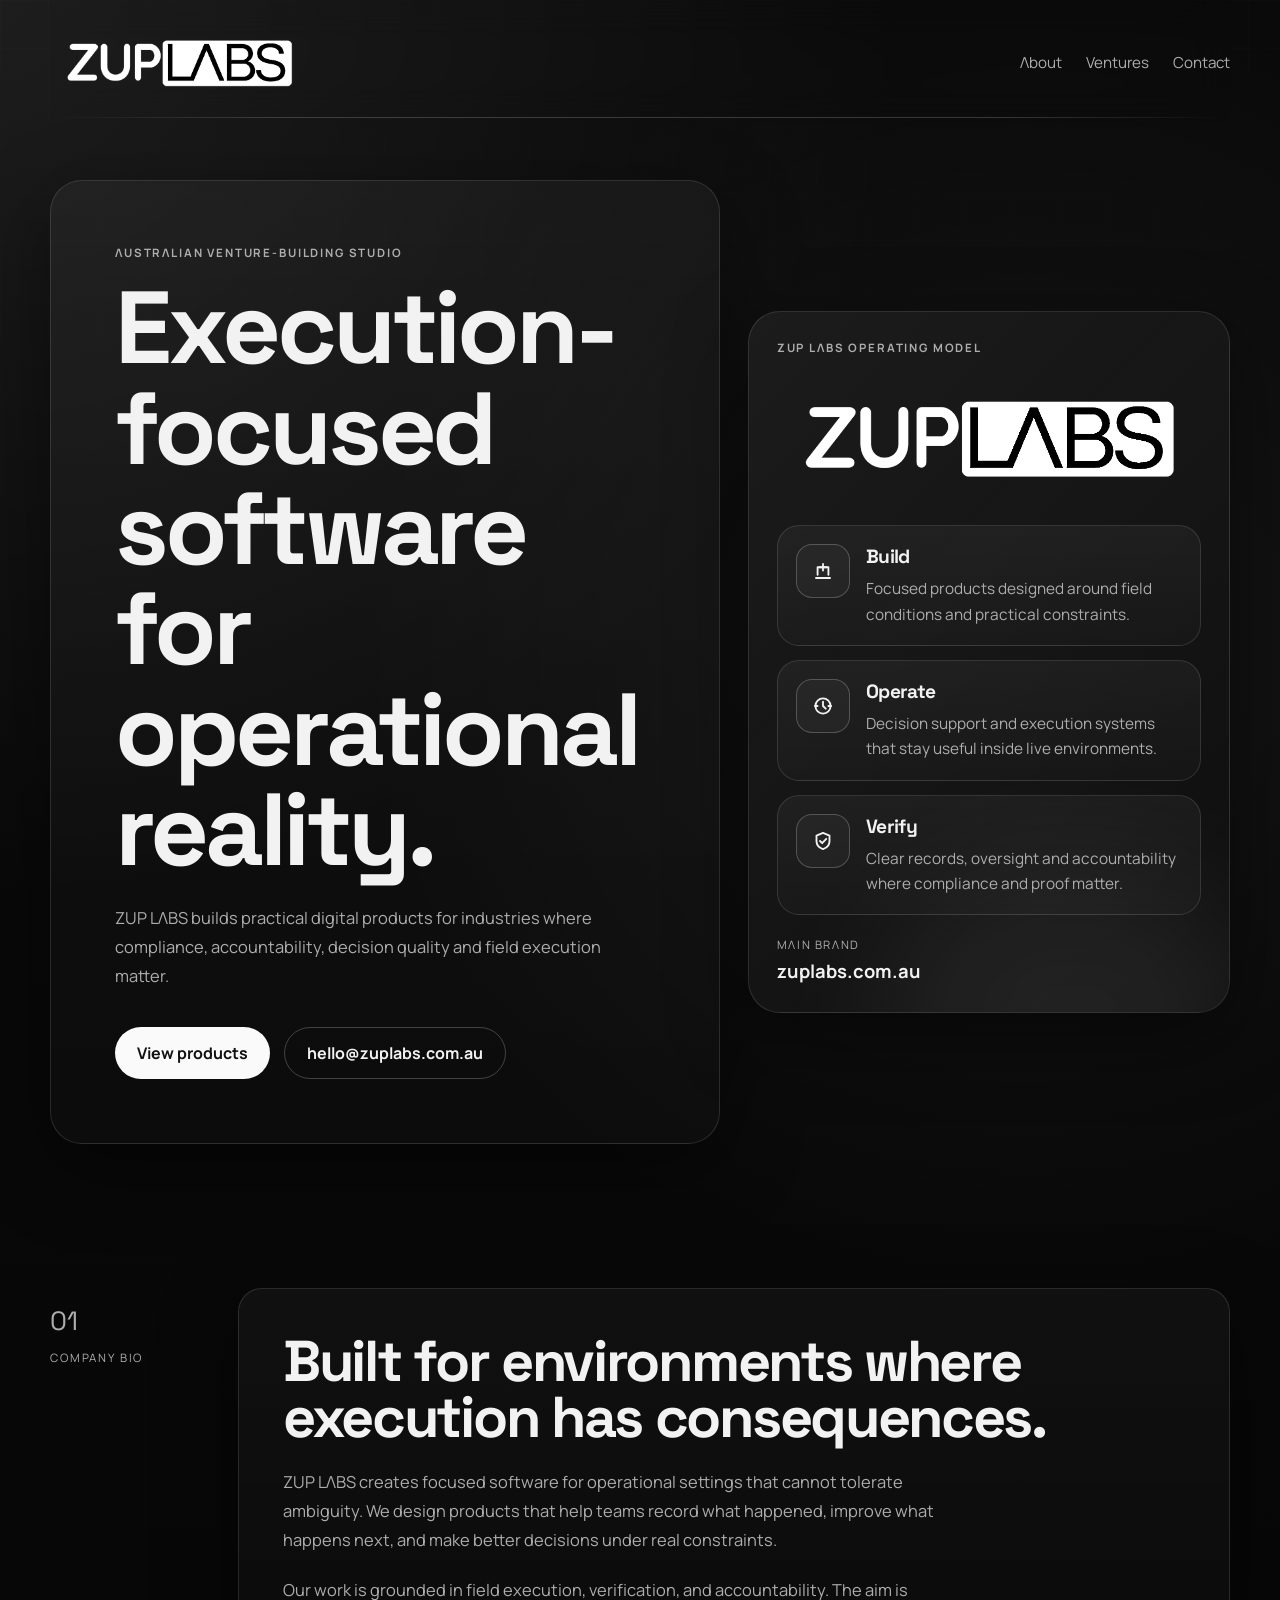
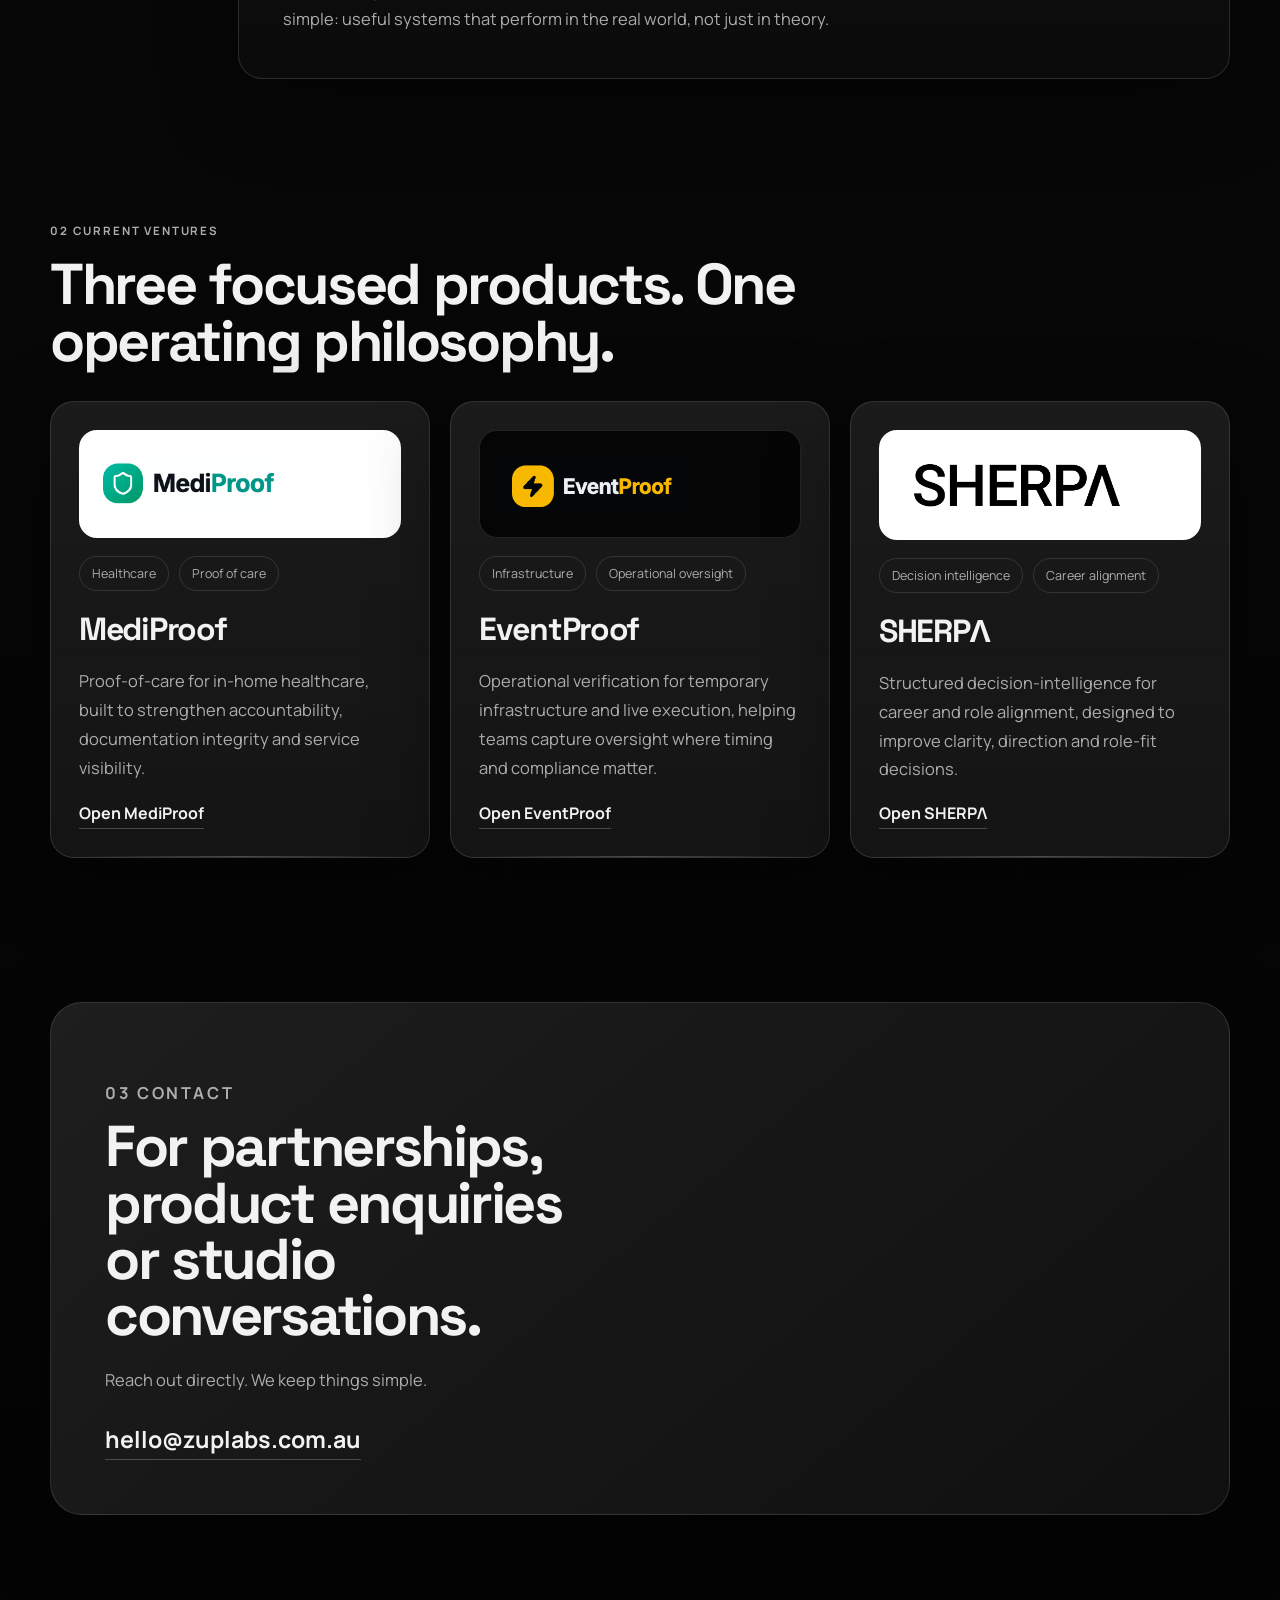
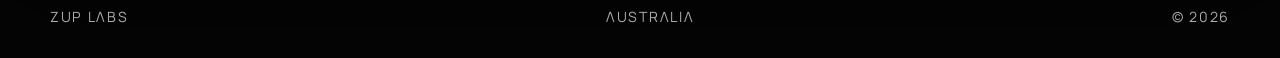
==== index.html @ 75ecc870 "Refine branding and add style guide" ====
<!DOCTYPE html>
<html lang="en">
  <head>
    <meta charset="UTF-8" />
    <meta name="viewport" content="width=device-width, initial-scale=1.0" />
    <meta
      name="description"
      content="ZUP LΛBS is an Australian venture-building studio creating execution-focused software for real-world operational problems."
    />
    <title>ZUP LΛBS</title>
    <link rel="preconnect" href="https://fonts.googleapis.com" />
    <link rel="preconnect" href="https://fonts.gstatic.com" crossorigin />
    <link
      href="https://fonts.googleapis.com/css2?family=Manrope:wght@400;500;600;700;800&amp;family=Space+Grotesk:wght@500;700&amp;display=swap"
      rel="stylesheet"
    />
    <link rel="stylesheet" href="style.css" />
  </head>
  <body>
    <div class="page-shell">
      <header class="site-header">
        <a class="brand" href="#top" aria-label="ZUP LΛBS home">
          <img src="assets/zup-labs-logo-white.png" alt="ZUP LΛBS" />
        </a>
        <nav class="site-nav" aria-label="Primary navigation">
          <a href="#about">Λbout</a>
          <a href="#ventures">Ventures</a>
          <a href="#contact">Contact</a>
        </nav>
      </header>

      <main id="top">
        <section class="hero section reveal">
          <div class="hero-copy">
            <p class="eyebrow">ΛUSTRΛLIAN VENTURE-BUILDING STUDIO</p>
            <h1>Execution-focused software for operational reality.</h1>
            <p class="hero-text">
              ZUP LΛBS builds practical digital products for industries where
              compliance, accountability, decision quality and field execution
              matter.
            </p>
            <div class="hero-actions">
              <a class="button button-primary" href="#ventures">View products</a>
              <a class="button button-secondary" href="mailto:hello@zuplabs.com.au"
                >hello@zuplabs.com.au</a
              >
            </div>
          </div>

          <aside class="hero-panel" aria-label="Brand positioning">
            <div class="hero-panel-header">
              <p class="eyebrow hero-panel-eyebrow">ZUP LΛBS operating model</p>
              <img
                class="hero-panel-brandmark"
                src="assets/zup-labs-logo-white.png"
                alt="ZUP LΛBS logo"
              />
            </div>

            <div class="hero-system-grid">
              <article class="hero-system-card">
                <div class="system-icon" aria-hidden="true">
                  <svg viewBox="0 0 24 24" fill="none">
                    <path d="M5.5 18.5h13" />
                    <path d="M7 15.5V8.5h10v7" />
                    <path d="M12 5.5v6" />
                    <path d="M9 8.5h6" />
                  </svg>
                </div>
                <div>
                  <h3>Build</h3>
                  <p>Focused products designed around field conditions and practical constraints.</p>
                </div>
              </article>

              <article class="hero-system-card">
                <div class="system-icon" aria-hidden="true">
                  <svg viewBox="0 0 24 24" fill="none">
                    <circle cx="12" cy="12" r="7" />
                    <path d="M12 8v4l2.5 2.5" />
                    <path d="M4.5 12h2.5" />
                    <path d="M17 12h2.5" />
                  </svg>
                </div>
                <div>
                  <h3>Operate</h3>
                  <p>Decision support and execution systems that stay useful inside live environments.</p>
                </div>
              </article>

              <article class="hero-system-card">
                <div class="system-icon" aria-hidden="true">
                  <svg viewBox="0 0 24 24" fill="none">
                    <path d="M12 4.5 18 7v5c0 3.7-2.2 6.3-6 7.5-3.8-1.2-6-3.8-6-7.5V7l6-2.5Z" />
                    <path d="m9.25 12 2 2 3.75-4" />
                  </svg>
                </div>
                <div>
                  <h3>Verify</h3>
                  <p>Clear records, oversight and accountability where compliance and proof matter.</p>
                </div>
              </article>
            </div>

            <div class="hero-panel-copy">
              <p>MΛIN BRΛND</p>
              <strong>zuplabs.com.au</strong>
            </div>
          </aside>
        </section>

        <section id="about" class="section section-grid reveal">
          <div class="section-label">
            <p>01</p>
            <span>Company bio</span>
          </div>
          <div class="section-content">
            <h2>Built for environments where execution has consequences.</h2>
            <p>
              ZUP LΛBS creates focused software for operational settings that
              cannot tolerate ambiguity. We design products that help teams
              record what happened, improve what happens next, and make better
              decisions under real constraints.
            </p>
            <p>
              Our work is grounded in field execution, verification, and
              accountability. The aim is simple: useful systems that perform in
              the real world, not just in theory.
            </p>
          </div>
        </section>

        <section id="ventures" class="section ventures reveal">
          <div class="section-heading">
            <p class="eyebrow">02 Current ventures</p>
            <h2>Three focused products. One operating philosophy.</h2>
          </div>

          <div class="venture-grid">
            <article class="venture-card">
              <div class="venture-logo-wrap venture-logo-wrap-light">
                <img
                  class="venture-logo venture-logo-mediproof"
                  src="assets/mediproof-logo.png"
                  alt="MediProof logo"
                />
              </div>
              <div class="venture-meta">
                <span>Healthcare</span>
                <span>Proof of care</span>
              </div>
              <h3>MediProof</h3>
              <p>
                Proof-of-care for in-home healthcare, built to strengthen
                accountability, documentation integrity and service visibility.
              </p>
              <a href="https://mediproof.zuplabs.com.au" target="_blank" rel="noreferrer"
                >Open MediProof</a
              >
            </article>

            <article class="venture-card">
              <div class="venture-logo-wrap venture-logo-wrap-dark">
                <img
                  class="venture-logo venture-logo-eventproof"
                  src="assets/eventproof-logo.png"
                  alt="EventProof logo"
                />
              </div>
              <div class="venture-meta">
                <span>Infrastructure</span>
                <span>Operational oversight</span>
              </div>
              <h3>EventProof</h3>
              <p>
                Operational verification for temporary infrastructure and live
                execution, helping teams capture oversight where timing and
                compliance matter.
              </p>
              <a
                href="https://eventproof.zuplabs.com.au"
                target="_blank"
                rel="noreferrer"
                >Open EventProof</a
              >
            </article>

            <article class="venture-card">
              <div class="venture-logo-wrap venture-logo-wrap-light">
                <img
                  class="venture-logo venture-logo-sherpa"
                  src="assets/sherpa-logo-clean.png"
                  alt="SHERPΛ logo"
                />
              </div>
              <div class="venture-meta">
                <span>Decision intelligence</span>
                <span>Career alignment</span>
              </div>
              <h3>SHERPΛ</h3>
              <p>
                Structured decision-intelligence for career and role alignment,
                designed to improve clarity, direction and role-fit decisions.
              </p>
              <a href="https://yoursherpa.app" target="_blank" rel="noreferrer"
                >Open SHERPΛ</a
              >
            </article>
          </div>
        </section>

        <section id="contact" class="section contact reveal">
          <div class="contact-card">
            <p class="eyebrow">03 Contact</p>
            <h2>For partnerships, product enquiries or studio conversations.</h2>
            <p>
              Reach out directly. We keep things simple.
            </p>
            <a class="contact-link" href="mailto:hello@zuplabs.com.au"
              >hello@zuplabs.com.au</a
            >
          </div>
        </section>
      </main>

      <footer class="site-footer">
        <p>ZUP LΛBS</p>
        <p>ΛUSTRΛLIΛ</p>
        <p>&copy; <span id="year"></span></p>
      </footer>
    </div>

    <script src="script.js"></script>
  </body>
</html>
---- style.css ----
:root {
  --bg: #050505;
  --surface: #0f0f0f;
  --surface-strong: #141414;
  --surface-soft: #1b1b1b;
  --text: #f2f2f2;
  --text-muted: #adadad;
  --line: rgba(255, 255, 255, 0.12);
  --line-strong: rgba(255, 255, 255, 0.22);
  --shadow: 0 24px 80px rgba(0, 0, 0, 0.45);
  --radius-xl: 32px;
  --radius-lg: 24px;
  --radius-md: 18px;
  --container: 1180px;
}

* {
  box-sizing: border-box;
}

html {
  scroll-behavior: smooth;
}

body {
  margin: 0;
  min-width: 320px;
  background:
    radial-gradient(circle at top left, rgba(255, 255, 255, 0.08), transparent 26%),
    radial-gradient(circle at 80% 20%, rgba(255, 255, 255, 0.05), transparent 24%),
    linear-gradient(180deg, #0a0a0a 0%, #040404 100%);
  color: var(--text);
  font-family: "Manrope", sans-serif;
}

img {
  display: block;
  max-width: 100%;
}

a {
  color: inherit;
  text-decoration: none;
}

.page-shell {
  position: relative;
  overflow: hidden;
}

.page-shell::before {
  content: "";
  position: fixed;
  inset: 0;
  pointer-events: none;
  background-image:
    linear-gradient(rgba(255, 255, 255, 0.03) 1px, transparent 1px),
    linear-gradient(90deg, rgba(255, 255, 255, 0.03) 1px, transparent 1px);
  background-size: 48px 48px;
  mask-image: linear-gradient(180deg, rgba(0, 0, 0, 0.35), transparent 80%);
}

.site-header,
.section,
.site-footer {
  width: min(calc(100% - 32px), var(--container));
  margin: 0 auto;
}

.site-header {
  position: sticky;
  top: 0;
  z-index: 10;
  display: flex;
  align-items: center;
  justify-content: space-between;
  gap: 24px;
  padding: 22px 0;
  backdrop-filter: blur(18px);
}

.site-header::after {
  content: "";
  position: absolute;
  left: 0;
  right: 0;
  bottom: 6px;
  height: 1px;
  background: linear-gradient(
    90deg,
    transparent 0%,
    rgba(255, 255, 255, 0.18) 20%,
    rgba(255, 255, 255, 0.18) 80%,
    transparent 100%
  );
}

.brand {
  width: clamp(205px, 20vw, 320px);
}

.brand img {
  width: 100%;
}

.site-nav {
  display: flex;
  gap: 24px;
  color: var(--text-muted);
  font-size: 0.95rem;
}

.site-nav a {
  transition: color 180ms ease;
}

.site-nav a:hover,
.site-nav a:focus-visible {
  color: var(--text);
}

.section {
  padding: 72px 0;
}

.hero {
  display: grid;
  grid-template-columns: minmax(0, 1.25fr) minmax(300px, 0.9fr);
  gap: 28px;
  padding-top: 56px;
  min-height: calc(100vh - 96px);
  align-items: center;
}

.hero-copy,
.hero-panel,
.venture-card,
.contact-card,
.section-content {
  background: linear-gradient(180deg, rgba(255, 255, 255, 0.04), rgba(255, 255, 255, 0.02));
  border: 1px solid var(--line);
  box-shadow: var(--shadow);
}

.hero-copy {
  padding: clamp(32px, 5vw, 64px);
  border-radius: var(--radius-xl);
}

.eyebrow {
  margin: 0 0 18px;
  color: var(--text-muted);
  text-transform: uppercase;
  letter-spacing: 0.16em;
  font-size: 0.72rem;
  font-weight: 700;
}

.hero h1,
.section-content h2,
.section-heading h2,
.contact-card h2 {
  margin: 0;
  font-family: "Space Grotesk", sans-serif;
  letter-spacing: -0.04em;
  line-height: 0.98;
}

.hero h1 {
  max-width: 12ch;
  font-size: clamp(3.4rem, 8vw, 7rem);
}

.hero-text,
.section-content p,
.venture-card p,
.contact-card p {
  color: var(--text-muted);
  line-height: 1.75;
  font-size: 1.03rem;
}

.hero-text {
  max-width: 58ch;
  margin: 24px 0 0;
}

.hero-actions {
  display: flex;
  flex-wrap: wrap;
  gap: 14px;
  margin-top: 36px;
}

.button {
  display: inline-flex;
  align-items: center;
  justify-content: center;
  min-height: 52px;
  padding: 0 22px;
  border-radius: 999px;
  font-weight: 700;
  transition:
    transform 180ms ease,
    border-color 180ms ease,
    background 180ms ease;
}

.button:hover,
.button:focus-visible,
.venture-card a:hover,
.venture-card a:focus-visible,
.contact-link:hover,
.contact-link:focus-visible {
  transform: translateY(-2px);
}

.button-primary {
  background: #fafafa;
  color: #111111;
}

.button-secondary {
  border: 1px solid var(--line-strong);
  color: var(--text);
}

.hero-panel {
  position: relative;
  display: grid;
  grid-template-rows: auto 1fr auto;
  gap: 22px;
  min-height: 560px;
  padding: 28px;
  border-radius: var(--radius-xl);
  overflow: hidden;
  background:
    linear-gradient(135deg, rgba(255, 255, 255, 0.08), rgba(255, 255, 255, 0.02)),
    #090909;
}

.hero-panel::before {
  content: "";
  position: absolute;
  inset: auto -8% -20% 28%;
  height: 280px;
  border-radius: 50%;
  background: rgba(255, 255, 255, 0.08);
  filter: blur(72px);
}

.hero-panel-header {
  position: relative;
  z-index: 1;
  display: grid;
  gap: 16px;
}

.hero-panel-eyebrow {
  margin-bottom: 0;
}

.hero-panel-brandmark {
  position: relative;
  z-index: 1;
  width: min(100%, 420px);
}

.hero-system-grid {
  position: relative;
  z-index: 1;
  display: grid;
  gap: 14px;
  align-content: center;
}

.hero-system-card {
  display: grid;
  grid-template-columns: 54px minmax(0, 1fr);
  gap: 16px;
  align-items: start;
  padding: 18px;
  border: 1px solid var(--line);
  border-radius: 22px;
  background: linear-gradient(180deg, rgba(255, 255, 255, 0.045), rgba(255, 255, 255, 0.02));
}

.system-icon {
  display: grid;
  place-items: center;
  width: 54px;
  height: 54px;
  border: 1px solid var(--line-strong);
  border-radius: 16px;
  color: var(--text);
  background: rgba(255, 255, 255, 0.03);
}

.system-icon svg {
  width: 26px;
  height: 26px;
  stroke: currentColor;
  stroke-width: 1.7;
  stroke-linecap: round;
  stroke-linejoin: round;
}

.hero-system-card h3,
.hero-system-card p {
  margin: 0;
}

.hero-system-card h3 {
  font-family: "Space Grotesk", sans-serif;
  font-size: 1.2rem;
  letter-spacing: -0.03em;
}

.hero-system-card p {
  margin-top: 7px;
  color: var(--text-muted);
  line-height: 1.65;
  font-size: 0.96rem;
}

.hero-panel-copy {
  position: relative;
  z-index: 1;
  display: grid;
  gap: 6px;
  align-self: end;
}

.hero-panel-copy p,
.hero-panel-copy strong {
  margin: 0;
}

.hero-panel-copy p {
  color: var(--text-muted);
  letter-spacing: 0.14em;
  font-size: 0.72rem;
}

.hero-panel-copy strong {
  font-size: 1.15rem;
  font-weight: 700;
}

.section-grid {
  display: grid;
  grid-template-columns: 160px minmax(0, 1fr);
  gap: 28px;
  align-items: start;
}

.section-label {
  padding-top: 16px;
  color: var(--text-muted);
}

.section-label p,
.section-label span {
  margin: 0;
}

.section-label p {
  font-family: "Space Grotesk", sans-serif;
  font-size: 1.65rem;
}

.section-label span {
  display: block;
  margin-top: 12px;
  text-transform: uppercase;
  letter-spacing: 0.16em;
  font-size: 0.72rem;
}

.section-content {
  padding: clamp(28px, 4vw, 44px);
  border-radius: var(--radius-lg);
}

.section-content h2,
.section-heading h2,
.contact-card h2 {
  font-size: clamp(2rem, 4.5vw, 3.6rem);
}

.section-content p {
  max-width: 68ch;
  margin: 22px 0 0;
}

.section-heading {
  max-width: 780px;
}

.section-heading h2 {
  margin-top: 8px;
}

.venture-grid {
  display: grid;
  grid-template-columns: repeat(3, minmax(0, 1fr));
  gap: 20px;
  margin-top: 32px;
}

.venture-card {
  position: relative;
  display: flex;
  flex-direction: column;
  gap: 18px;
  padding: 28px;
  border-radius: var(--radius-lg);
  min-height: 320px;
  background:
    linear-gradient(180deg, rgba(255, 255, 255, 0.05), rgba(255, 255, 255, 0.02)),
    var(--surface);
}

.venture-logo-wrap {
  display: flex;
  align-items: center;
  min-height: 108px;
  padding: 18px;
  border: 1px solid var(--line);
  border-radius: 18px;
  overflow: hidden;
}

.venture-logo-wrap-light {
  background: #ffffff;
}

.venture-logo-wrap-dark {
  background: #050505;
}

.venture-logo {
  width: auto;
  max-width: 100%;
  height: auto;
}

.venture-logo-mediproof {
  max-height: 56px;
}

.venture-logo-eventproof {
  max-height: 58px;
}

.venture-logo-sherpa {
  max-height: 72px;
}

.venture-card::after {
  content: "";
  position: absolute;
  inset: auto 28px 0;
  height: 1px;
  background: linear-gradient(90deg, transparent, rgba(255, 255, 255, 0.24), transparent);
}

.venture-meta {
  display: flex;
  flex-wrap: wrap;
  gap: 10px;
}

.venture-meta span {
  display: inline-flex;
  padding: 8px 12px;
  border: 1px solid var(--line);
  border-radius: 999px;
  font-size: 0.78rem;
  color: var(--text-muted);
}

.venture-card h3 {
  margin: 0;
  font-family: "Space Grotesk", sans-serif;
  font-size: 2rem;
  letter-spacing: -0.04em;
}

.venture-card p {
  margin: 0;
  flex: 1;
}

.venture-card a,
.contact-link {
  display: inline-flex;
  width: fit-content;
  padding-bottom: 4px;
  border-bottom: 1px solid var(--line-strong);
  font-weight: 700;
  transition:
    transform 180ms ease,
    border-color 180ms ease,
    color 180ms ease;
}

.venture-card a:hover,
.venture-card a:focus-visible,
.contact-link:hover,
.contact-link:focus-visible {
  border-color: rgba(255, 255, 255, 0.9);
  color: #ffffff;
}

.contact {
  padding-bottom: 92px;
}

.contact-card {
  padding: clamp(30px, 5vw, 54px);
  border-radius: var(--radius-xl);
  background:
    linear-gradient(140deg, rgba(255, 255, 255, 0.08), rgba(255, 255, 255, 0.02)),
    #0b0b0b;
}

.contact-card h2 {
  max-width: 14ch;
  margin-top: 10px;
}

.contact-card p {
  max-width: 56ch;
  margin: 22px 0 0;
}

.contact-link {
  margin-top: 28px;
  font-size: clamp(1.1rem, 2vw, 1.45rem);
}

.site-footer {
  display: flex;
  justify-content: space-between;
  gap: 12px;
  padding: 0 0 32px;
  color: var(--text-muted);
  font-size: 0.88rem;
  text-transform: uppercase;
  letter-spacing: 0.12em;
}

.site-footer p {
  margin: 0;
}

.reveal {
  opacity: 0;
  transform: translateY(24px);
  transition:
    opacity 700ms ease,
    transform 700ms ease;
}

.reveal.is-visible {
  opacity: 1;
  transform: translateY(0);
}

@media (max-width: 1080px) {
  .hero,
  .section-grid,
  .venture-grid {
    grid-template-columns: 1fr;
  }

  .hero {
    min-height: auto;
  }

  .hero-panel {
    min-height: auto;
  }

  .section-label {
    padding-top: 0;
  }

  .hero-system-grid {
    grid-template-columns: repeat(3, minmax(0, 1fr));
  }

  .hero-system-card {
    grid-template-columns: 1fr;
  }
}

@media (max-width: 720px) {
  .site-header {
    flex-direction: column;
    align-items: flex-start;
    padding: 18px 0;
  }

  .site-nav {
    gap: 18px;
    flex-wrap: wrap;
  }

  .section {
    padding: 54px 0;
  }

  .hero {
    padding-top: 24px;
  }

  .hero-copy,
  .hero-panel,
  .section-content,
  .venture-card,
  .contact-card {
    padding: 24px;
    border-radius: 22px;
  }

  .site-footer {
    flex-direction: column;
    align-items: flex-start;
  }

  .hero-panel-brandmark {
    width: 100%;
  }

  .hero h1 {
    font-size: clamp(2.7rem, 16vw, 4.4rem);
  }

  .hero-system-grid {
    grid-template-columns: 1fr;
  }

  .hero-system-card {
    grid-template-columns: 54px minmax(0, 1fr);
  }
}

@media (prefers-reduced-motion: reduce) {
  html {
    scroll-behavior: auto;
  }

  *,
  *::before,
  *::after {
    animation: none !important;
    transition: none !important;
  }

  .reveal {
    opacity: 1;
    transform: none;
  }
}
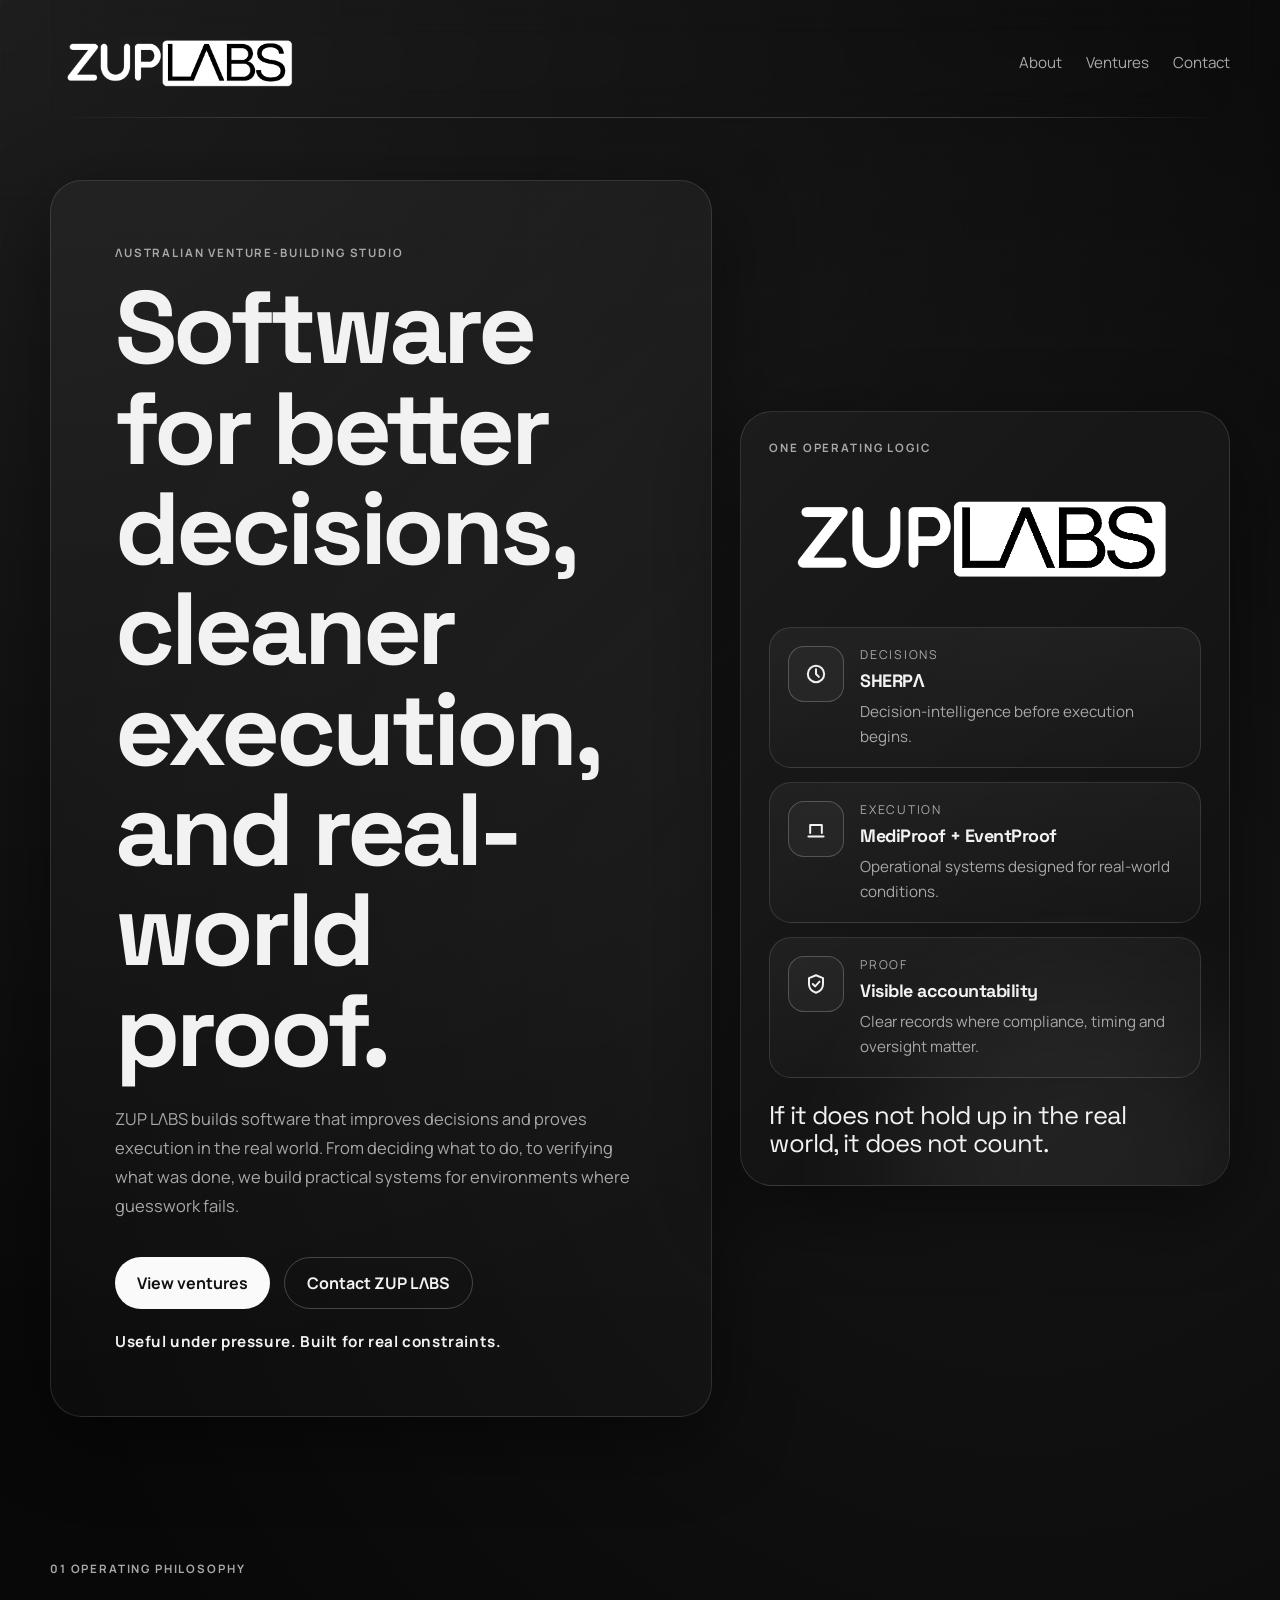
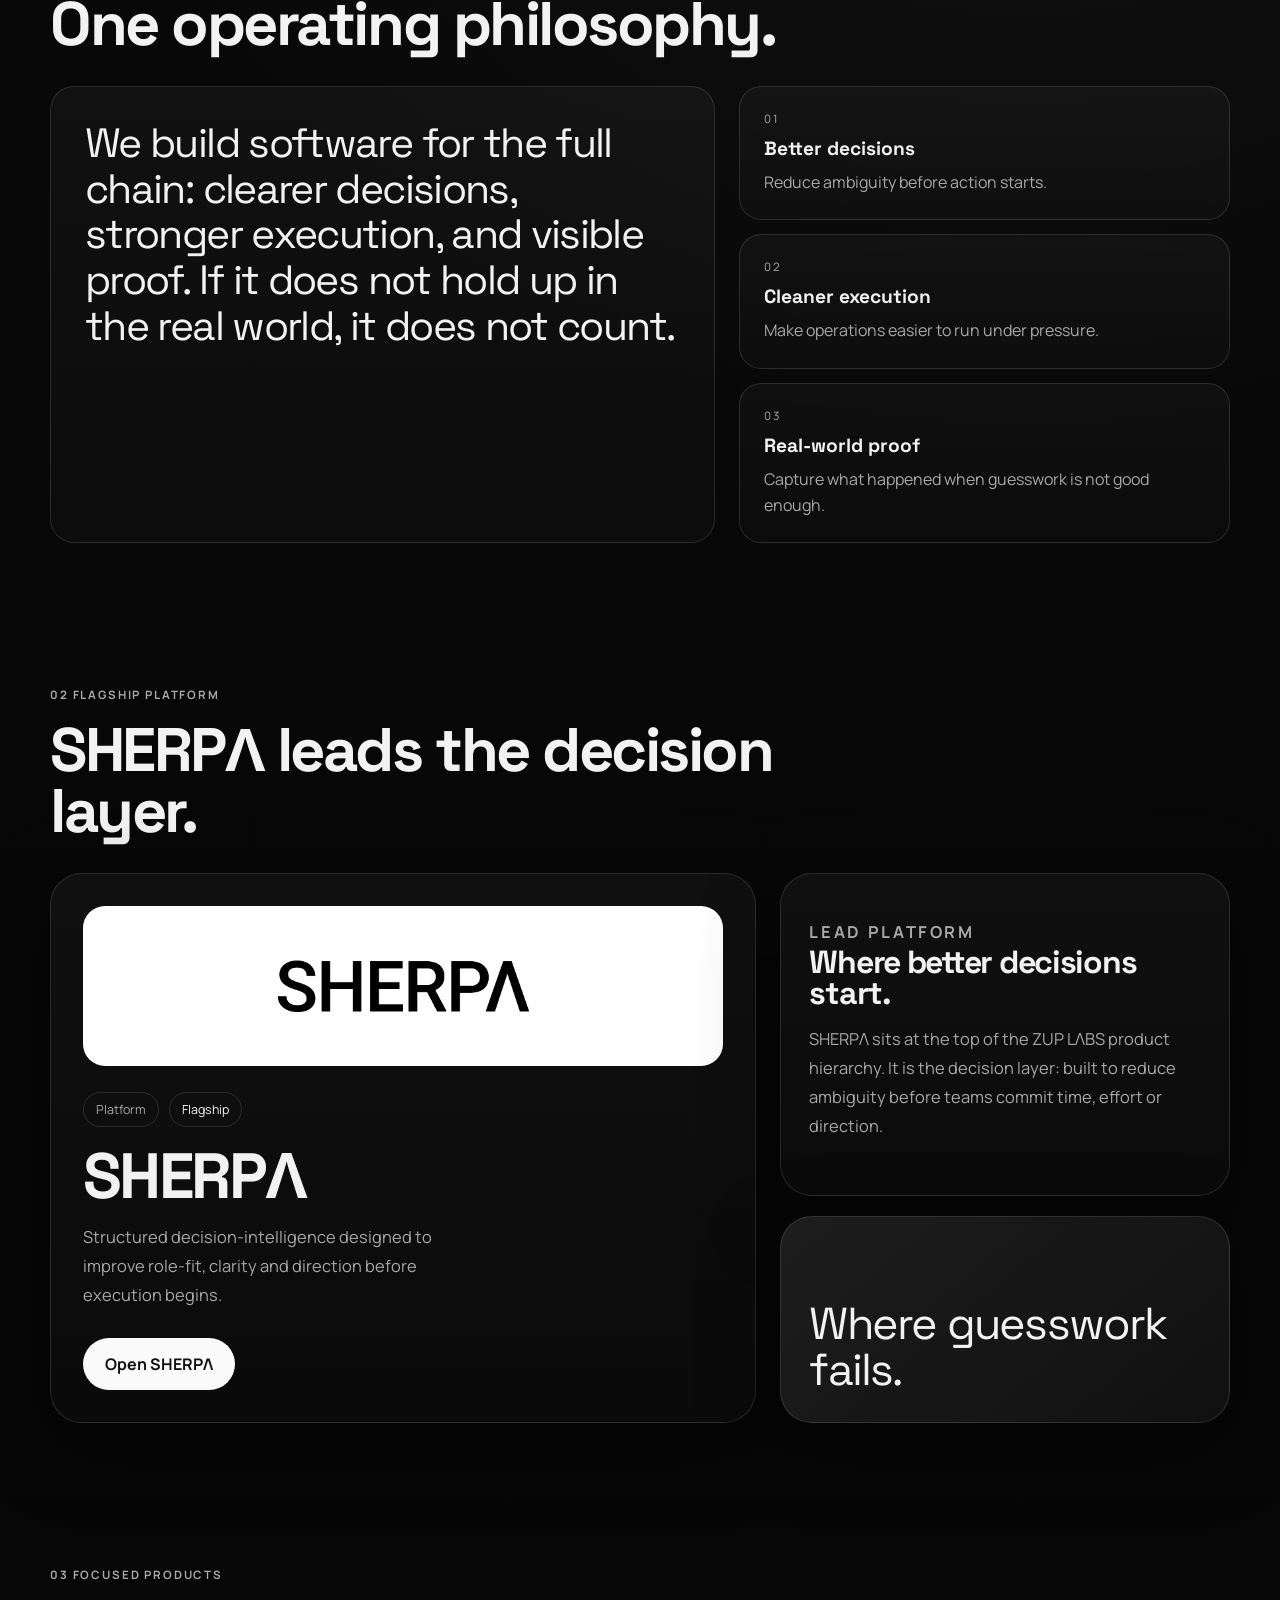
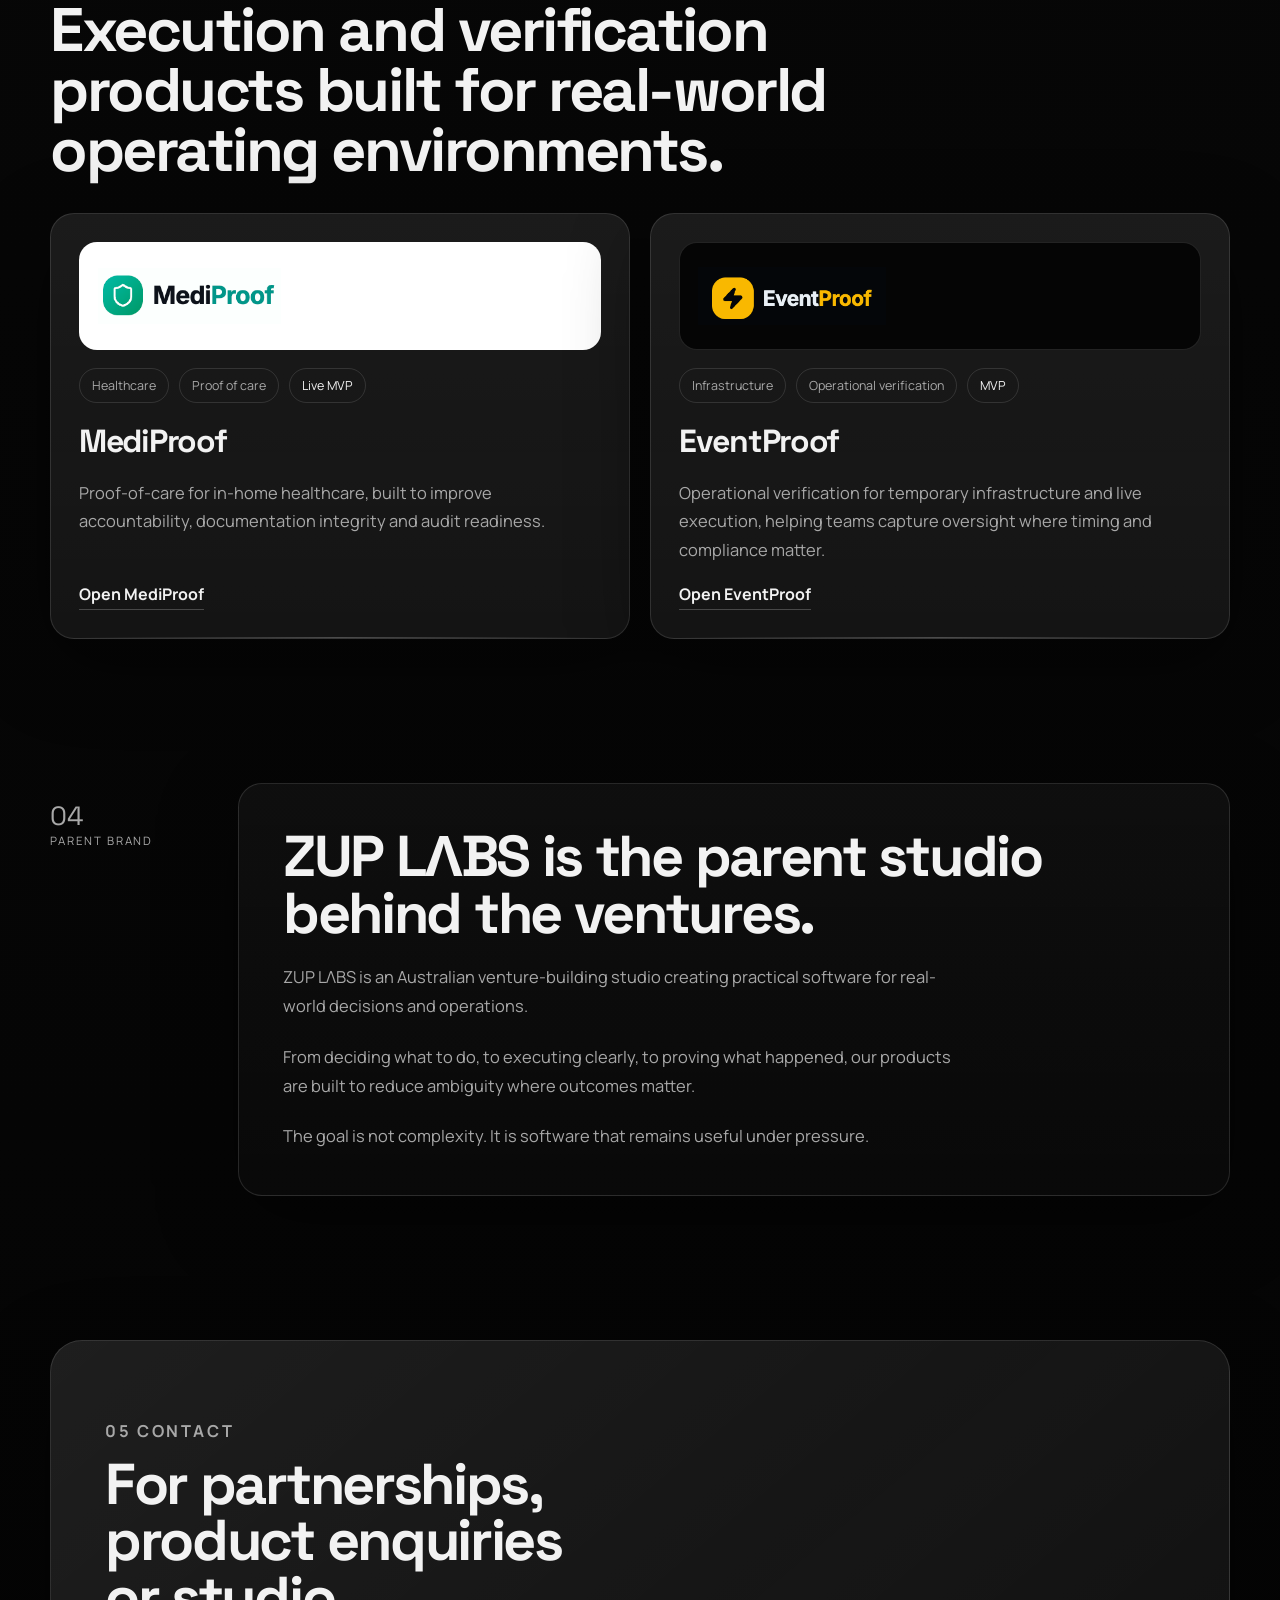
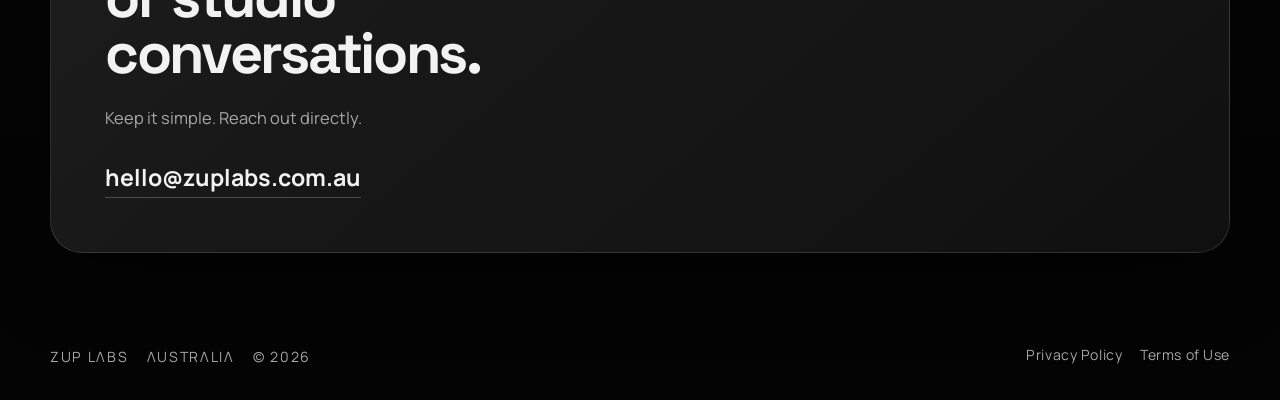
==== commit 5b21a115: "Refine hierarchy and add legal pages" ====
--- a/index.html
+++ b/index.html
@@ -5,7 +5,7 @@
     <meta name="viewport" content="width=device-width, initial-scale=1.0" />
     <meta
       name="description"
-      content="ZUP LΛBS is an Australian venture-building studio creating execution-focused software for real-world operational problems."
+      content="ZUP LΛBS builds software for better decisions, cleaner execution, and real-world proof."
     />
     <title>ZUP LΛBS</title>
     <link rel="preconnect" href="https://fonts.googleapis.com" />
@@ -23,7 +23,7 @@
           <img src="assets/zup-labs-logo-white.png" alt="ZUP LΛBS" />
         </a>
         <nav class="site-nav" aria-label="Primary navigation">
-          <a href="#about">Λbout</a>
+          <a href="#about">About</a>
           <a href="#ventures">Ventures</a>
           <a href="#contact">Contact</a>
         </nav>
@@ -32,24 +32,31 @@
       <main id="top">
         <section class="hero section reveal">
           <div class="hero-copy">
-            <p class="eyebrow">ΛUSTRΛLIAN VENTURE-BUILDING STUDIO</p>
-            <h1>Execution-focused software for operational reality.</h1>
+            <p class="eyebrow">Λustralian venture-building studio</p>
+            <h1>
+              Software for better decisions, cleaner execution, and real-world
+              proof.
+            </h1>
             <p class="hero-text">
-              ZUP LΛBS builds practical digital products for industries where
-              compliance, accountability, decision quality and field execution
-              matter.
+              ZUP LΛBS builds software that improves decisions and proves
+              execution in the real world. From deciding what to do, to
+              verifying what was done, we build practical systems for
+              environments where guesswork fails.
             </p>
             <div class="hero-actions">
-              <a class="button button-primary" href="#ventures">View products</a>
-              <a class="button button-secondary" href="mailto:hello@zuplabs.com.au"
-                >hello@zuplabs.com.au</a
+              <a class="button button-primary" href="#ventures">View ventures</a>
+              <a class="button button-secondary" href="#contact"
+                >Contact ZUP LΛBS</a
               >
             </div>
-          </div>
-
-          <aside class="hero-panel" aria-label="Brand positioning">
+            <p class="hero-kicker">
+              Useful under pressure. Built for real constraints.
+            </p>
+          </div>
+
+          <aside class="hero-panel" aria-label="Operating model">
             <div class="hero-panel-header">
-              <p class="eyebrow hero-panel-eyebrow">ZUP LΛBS operating model</p>
+              <p class="eyebrow hero-panel-eyebrow">One operating logic</p>
               <img
                 class="hero-panel-brandmark"
                 src="assets/zup-labs-logo-white.png"
@@ -57,86 +64,142 @@
               />
             </div>
 
-            <div class="hero-system-grid">
-              <article class="hero-system-card">
-                <div class="system-icon" aria-hidden="true">
+            <div class="chain-list">
+              <article class="chain-card">
+                <div class="chain-icon" aria-hidden="true">
+                  <svg viewBox="0 0 24 24" fill="none">
+                    <circle cx="12" cy="12" r="7" />
+                    <path d="M12 8v4l2.5 2.5" />
+                  </svg>
+                </div>
+                <div>
+                  <p class="chain-label">Decisions</p>
+                  <strong>SHERPΛ</strong>
+                  <span>Decision-intelligence before execution begins.</span>
+                </div>
+              </article>
+
+              <article class="chain-card">
+                <div class="chain-icon" aria-hidden="true">
                   <svg viewBox="0 0 24 24" fill="none">
                     <path d="M5.5 18.5h13" />
                     <path d="M7 15.5V8.5h10v7" />
-                    <path d="M12 5.5v6" />
                     <path d="M9 8.5h6" />
                   </svg>
                 </div>
                 <div>
-                  <h3>Build</h3>
-                  <p>Focused products designed around field conditions and practical constraints.</p>
-                </div>
-              </article>
-
-              <article class="hero-system-card">
-                <div class="system-icon" aria-hidden="true">
-                  <svg viewBox="0 0 24 24" fill="none">
-                    <circle cx="12" cy="12" r="7" />
-                    <path d="M12 8v4l2.5 2.5" />
-                    <path d="M4.5 12h2.5" />
-                    <path d="M17 12h2.5" />
-                  </svg>
-                </div>
-                <div>
-                  <h3>Operate</h3>
-                  <p>Decision support and execution systems that stay useful inside live environments.</p>
-                </div>
-              </article>
-
-              <article class="hero-system-card">
-                <div class="system-icon" aria-hidden="true">
+                  <p class="chain-label">Execution</p>
+                  <strong>MediProof + EventProof</strong>
+                  <span>Operational systems designed for real-world conditions.</span>
+                </div>
+              </article>
+
+              <article class="chain-card">
+                <div class="chain-icon" aria-hidden="true">
                   <svg viewBox="0 0 24 24" fill="none">
                     <path d="M12 4.5 18 7v5c0 3.7-2.2 6.3-6 7.5-3.8-1.2-6-3.8-6-7.5V7l6-2.5Z" />
                     <path d="m9.25 12 2 2 3.75-4" />
                   </svg>
                 </div>
                 <div>
-                  <h3>Verify</h3>
-                  <p>Clear records, oversight and accountability where compliance and proof matter.</p>
+                  <p class="chain-label">Proof</p>
+                  <strong>Visible accountability</strong>
+                  <span>Clear records where compliance, timing and oversight matter.</span>
                 </div>
               </article>
             </div>
 
             <div class="hero-panel-copy">
-              <p>MΛIN BRΛND</p>
-              <strong>zuplabs.com.au</strong>
+              <p>If it does not hold up in the real world, it does not count.</p>
             </div>
           </aside>
         </section>
 
-        <section id="about" class="section section-grid reveal">
-          <div class="section-label">
-            <p>01</p>
-            <span>Company bio</span>
-          </div>
-          <div class="section-content">
-            <h2>Built for environments where execution has consequences.</h2>
-            <p>
-              ZUP LΛBS creates focused software for operational settings that
-              cannot tolerate ambiguity. We design products that help teams
-              record what happened, improve what happens next, and make better
-              decisions under real constraints.
-            </p>
-            <p>
-              Our work is grounded in field execution, verification, and
-              accountability. The aim is simple: useful systems that perform in
-              the real world, not just in theory.
-            </p>
-          </div>
-        </section>
-
-        <section id="ventures" class="section ventures reveal">
+        <section class="section philosophy reveal">
           <div class="section-heading">
-            <p class="eyebrow">02 Current ventures</p>
-            <h2>Three focused products. One operating philosophy.</h2>
-          </div>
-
-          <div class="venture-grid">
+            <p class="eyebrow">01 Operating philosophy</p>
+            <h2>One operating philosophy.</h2>
+          </div>
+
+          <div class="philosophy-grid">
+            <p class="philosophy-lead">
+              We build software for the full chain: clearer decisions, stronger
+              execution, and visible proof. If it does not hold up in the real
+              world, it does not count.
+            </p>
+            <div class="philosophy-points">
+              <article class="philosophy-point">
+                <span>01</span>
+                <strong>Better decisions</strong>
+                <p>Reduce ambiguity before action starts.</p>
+              </article>
+              <article class="philosophy-point">
+                <span>02</span>
+                <strong>Cleaner execution</strong>
+                <p>Make operations easier to run under pressure.</p>
+              </article>
+              <article class="philosophy-point">
+                <span>03</span>
+                <strong>Real-world proof</strong>
+                <p>Capture what happened when guesswork is not good enough.</p>
+              </article>
+            </div>
+          </div>
+        </section>
+
+        <section id="ventures" class="section flagship reveal">
+          <div class="section-heading">
+            <p class="eyebrow">02 Flagship platform</p>
+            <h2>SHERPΛ leads the decision layer.</h2>
+          </div>
+
+          <div class="flagship-layout">
+            <article class="flagship-card">
+              <div class="flagship-logo-wrap">
+                <img
+                  class="flagship-logo"
+                  src="assets/sherpa-logo-clean.png"
+                  alt="SHERPΛ logo"
+                />
+              </div>
+              <div class="flagship-meta">
+                <span class="tag">Platform</span>
+                <span class="tag status-platform">Flagship</span>
+              </div>
+              <h3>SHERPΛ</h3>
+              <p>
+                Structured decision-intelligence designed to improve role-fit,
+                clarity and direction before execution begins.
+              </p>
+              <a class="button button-primary" href="https://yoursherpa.app" target="_blank" rel="noreferrer"
+                >Open SHERPΛ</a
+              >
+            </article>
+
+            <aside class="flagship-side">
+              <div class="flagship-note">
+                <p class="eyebrow">Lead platform</p>
+                <h3>Where better decisions start.</h3>
+                <p>
+                  SHERPΛ sits at the top of the ZUP LΛBS product hierarchy. It
+                  is the decision layer: built to reduce ambiguity before teams
+                  commit time, effort or direction.
+                </p>
+              </div>
+              <div class="flagship-quote">
+                <p>Where guesswork fails.</p>
+              </div>
+            </aside>
+          </div>
+        </section>
+
+        <section class="section products reveal">
+          <div class="section-heading">
+            <p class="eyebrow">03 Focused products</p>
+            <h2>Execution and verification products built for real-world operating environments.</h2>
+          </div>
+
+          <div class="products-grid">
             <article class="venture-card">
               <div class="venture-logo-wrap venture-logo-wrap-light">
                 <img
@@ -146,13 +209,14 @@
                 />
               </div>
               <div class="venture-meta">
-                <span>Healthcare</span>
-                <span>Proof of care</span>
+                <span class="tag">Healthcare</span>
+                <span class="tag">Proof of care</span>
+                <span class="tag status-live">Live MVP</span>
               </div>
               <h3>MediProof</h3>
               <p>
-                Proof-of-care for in-home healthcare, built to strengthen
-                accountability, documentation integrity and service visibility.
+                Proof-of-care for in-home healthcare, built to improve
+                accountability, documentation integrity and audit readiness.
               </p>
               <a href="https://mediproof.zuplabs.com.au" target="_blank" rel="noreferrer"
                 >Open MediProof</a
@@ -168,8 +232,9 @@
                 />
               </div>
               <div class="venture-meta">
-                <span>Infrastructure</span>
-                <span>Operational oversight</span>
+                <span class="tag">Infrastructure</span>
+                <span class="tag">Operational verification</span>
+                <span class="tag status-mvp">MVP</span>
               </div>
               <h3>EventProof</h3>
               <p>
@@ -177,45 +242,41 @@
                 execution, helping teams capture oversight where timing and
                 compliance matter.
               </p>
-              <a
-                href="https://eventproof.zuplabs.com.au"
-                target="_blank"
-                rel="noreferrer"
+              <a href="https://eventproof.zuplabs.com.au" target="_blank" rel="noreferrer"
                 >Open EventProof</a
               >
             </article>
-
-            <article class="venture-card">
-              <div class="venture-logo-wrap venture-logo-wrap-light">
-                <img
-                  class="venture-logo venture-logo-sherpa"
-                  src="assets/sherpa-logo-clean.png"
-                  alt="SHERPΛ logo"
-                />
-              </div>
-              <div class="venture-meta">
-                <span>Decision intelligence</span>
-                <span>Career alignment</span>
-              </div>
-              <h3>SHERPΛ</h3>
-              <p>
-                Structured decision-intelligence for career and role alignment,
-                designed to improve clarity, direction and role-fit decisions.
-              </p>
-              <a href="https://yoursherpa.app" target="_blank" rel="noreferrer"
-                >Open SHERPΛ</a
-              >
-            </article>
+          </div>
+        </section>
+
+        <section id="about" class="section section-grid reveal">
+          <div class="section-label">
+            <p>04</p>
+            <span>Parent brand</span>
+          </div>
+          <div class="section-content">
+            <h2>ZUP LΛBS is the parent studio behind the ventures.</h2>
+            <p>
+              ZUP LΛBS is an Australian venture-building studio creating
+              practical software for real-world decisions and operations.
+            </p>
+            <p>
+              From deciding what to do, to executing clearly, to proving what
+              happened, our products are built to reduce ambiguity where
+              outcomes matter.
+            </p>
+            <p>
+              The goal is not complexity. It is software that remains useful
+              under pressure.
+            </p>
           </div>
         </section>
 
         <section id="contact" class="section contact reveal">
           <div class="contact-card">
-            <p class="eyebrow">03 Contact</p>
+            <p class="eyebrow">05 Contact</p>
             <h2>For partnerships, product enquiries or studio conversations.</h2>
-            <p>
-              Reach out directly. We keep things simple.
-            </p>
+            <p>Keep it simple. Reach out directly.</p>
             <a class="contact-link" href="mailto:hello@zuplabs.com.au"
               >hello@zuplabs.com.au</a
             >
@@ -224,9 +285,15 @@
       </main>
 
       <footer class="site-footer">
-        <p>ZUP LΛBS</p>
-        <p>ΛUSTRΛLIΛ</p>
-        <p>&copy; <span id="year"></span></p>
+        <div class="footer-brand">
+          <p>ZUP LΛBS</p>
+          <p>ΛUSTRΛLIΛ</p>
+          <p>&copy; <span id="year"></span></p>
+        </div>
+        <div class="footer-links">
+          <a href="privacy.html">Privacy Policy</a>
+          <a href="terms.html">Terms of Use</a>
+        </div>
       </footer>
     </div>
 
--- a/style.css
+++ b/style.css
@@ -1,10 +1,11 @@
 :root {
   --bg: #050505;
   --surface: #0f0f0f;
-  --surface-strong: #141414;
+  --surface-strong: #151515;
   --surface-soft: #1b1b1b;
+  --surface-ink: #090909;
   --text: #f2f2f2;
-  --text-muted: #adadad;
+  --text-muted: #a8a8a8;
   --line: rgba(255, 255, 255, 0.12);
   --line-strong: rgba(255, 255, 255, 0.22);
   --shadow: 0 24px 80px rgba(0, 0, 0, 0.45);
@@ -62,7 +63,8 @@
 
 .site-header,
 .section,
-.site-footer {
+.site-footer,
+.legal-shell {
   width: min(calc(100% - 32px), var(--container));
   margin: 0 auto;
 }
@@ -110,12 +112,21 @@
   font-size: 0.95rem;
 }
 
-.site-nav a {
-  transition: color 180ms ease;
+.site-nav a,
+.footer-links a,
+.brand-back {
+  transition:
+    color 180ms ease,
+    border-color 180ms ease,
+    transform 180ms ease;
 }
 
 .site-nav a:hover,
-.site-nav a:focus-visible {
+.site-nav a:focus-visible,
+.footer-links a:hover,
+.footer-links a:focus-visible,
+.brand-back:hover,
+.brand-back:focus-visible {
   color: var(--text);
 }
 
@@ -125,7 +136,7 @@
 
 .hero {
   display: grid;
-  grid-template-columns: minmax(0, 1.25fr) minmax(300px, 0.9fr);
+  grid-template-columns: minmax(0, 1.15fr) minmax(320px, 0.85fr);
   gap: 28px;
   padding-top: 56px;
   min-height: calc(100vh - 96px);
@@ -136,15 +147,28 @@
 .hero-panel,
 .venture-card,
 .contact-card,
-.section-content {
+.section-content,
+.flagship-card,
+.flagship-note,
+.flagship-quote,
+.legal-article {
   background: linear-gradient(180deg, rgba(255, 255, 255, 0.04), rgba(255, 255, 255, 0.02));
   border: 1px solid var(--line);
   box-shadow: var(--shadow);
 }
 
+.hero-copy,
+.hero-panel,
+.contact-card,
+.flagship-card,
+.flagship-note,
+.flagship-quote,
+.legal-article {
+  border-radius: var(--radius-xl);
+}
+
 .hero-copy {
   padding: clamp(32px, 5vw, 64px);
-  border-radius: var(--radius-xl);
 }
 
 .eyebrow {
@@ -159,7 +183,10 @@
 .hero h1,
 .section-content h2,
 .section-heading h2,
-.contact-card h2 {
+.contact-card h2,
+.flagship-card h3,
+.flagship-note h3,
+.legal-hero h1 {
   margin: 0;
   font-family: "Space Grotesk", sans-serif;
   letter-spacing: -0.04em;
@@ -167,21 +194,26 @@
 }
 
 .hero h1 {
-  max-width: 12ch;
-  font-size: clamp(3.4rem, 8vw, 7rem);
+  max-width: 11ch;
+  font-size: clamp(3.5rem, 8vw, 7rem);
 }
 
 .hero-text,
 .section-content p,
 .venture-card p,
-.contact-card p {
+.contact-card p,
+.flagship-card p,
+.flagship-note p,
+.legal-hero p,
+.legal-article p,
+.legal-article li {
   color: var(--text-muted);
   line-height: 1.75;
   font-size: 1.03rem;
 }
 
 .hero-text {
-  max-width: 58ch;
+  max-width: 60ch;
   margin: 24px 0 0;
 }
 
@@ -203,7 +235,8 @@
   transition:
     transform 180ms ease,
     border-color 180ms ease,
-    background 180ms ease;
+    background 180ms ease,
+    color 180ms ease;
 }
 
 .button:hover,
@@ -225,33 +258,45 @@
   color: var(--text);
 }
 
+.hero-kicker {
+  margin: 22px 0 0;
+  color: var(--text);
+  font-size: 0.95rem;
+  font-weight: 700;
+  letter-spacing: 0.04em;
+}
+
 .hero-panel {
   position: relative;
   display: grid;
   grid-template-rows: auto 1fr auto;
-  gap: 22px;
-  min-height: 560px;
+  gap: 24px;
+  min-height: 620px;
   padding: 28px;
-  border-radius: var(--radius-xl);
   overflow: hidden;
   background:
     linear-gradient(135deg, rgba(255, 255, 255, 0.08), rgba(255, 255, 255, 0.02)),
-    #090909;
+    var(--surface-ink);
 }
 
 .hero-panel::before {
   content: "";
   position: absolute;
-  inset: auto -8% -20% 28%;
-  height: 280px;
+  inset: auto -8% -18% 30%;
+  height: 320px;
   border-radius: 50%;
   background: rgba(255, 255, 255, 0.08);
   filter: blur(72px);
 }
 
-.hero-panel-header {
+.hero-panel-header,
+.hero-panel-copy,
+.chain-list {
   position: relative;
   z-index: 1;
+}
+
+.hero-panel-header {
   display: grid;
   gap: 16px;
 }
@@ -261,149 +306,249 @@
 }
 
 .hero-panel-brandmark {
-  position: relative;
-  z-index: 1;
   width: min(100%, 420px);
 }
 
-.hero-system-grid {
-  position: relative;
-  z-index: 1;
+.chain-list {
   display: grid;
   gap: 14px;
   align-content: center;
 }
 
-.hero-system-card {
-  display: grid;
-  grid-template-columns: 54px minmax(0, 1fr);
+.chain-card {
+  display: grid;
+  grid-template-columns: 56px minmax(0, 1fr);
   gap: 16px;
-  align-items: start;
   padding: 18px;
   border: 1px solid var(--line);
   border-radius: 22px;
   background: linear-gradient(180deg, rgba(255, 255, 255, 0.045), rgba(255, 255, 255, 0.02));
 }
 
-.system-icon {
+.chain-icon {
   display: grid;
   place-items: center;
-  width: 54px;
-  height: 54px;
+  width: 56px;
+  height: 56px;
   border: 1px solid var(--line-strong);
   border-radius: 16px;
   color: var(--text);
   background: rgba(255, 255, 255, 0.03);
 }
 
-.system-icon svg {
-  width: 26px;
-  height: 26px;
+.chain-icon svg {
+  width: 28px;
+  height: 28px;
   stroke: currentColor;
   stroke-width: 1.7;
   stroke-linecap: round;
   stroke-linejoin: round;
 }
 
-.hero-system-card h3,
-.hero-system-card p {
+.chain-card strong,
+.chain-card span,
+.chain-label {
+  display: block;
+}
+
+.chain-label {
+  margin: 0 0 6px;
+  color: var(--text-muted);
+  font-size: 0.76rem;
+  text-transform: uppercase;
+  letter-spacing: 0.14em;
+}
+
+.chain-card strong {
+  font-family: "Space Grotesk", sans-serif;
+  font-size: 1.12rem;
+  letter-spacing: -0.03em;
+}
+
+.chain-card span {
+  margin-top: 7px;
+  color: var(--text-muted);
+  line-height: 1.65;
+  font-size: 0.95rem;
+}
+
+.hero-panel-copy p {
   margin: 0;
-}
-
-.hero-system-card h3 {
+  max-width: 26ch;
+  color: var(--text);
   font-family: "Space Grotesk", sans-serif;
-  font-size: 1.2rem;
-  letter-spacing: -0.03em;
-}
-
-.hero-system-card p {
-  margin-top: 7px;
-  color: var(--text-muted);
-  line-height: 1.65;
-  font-size: 0.96rem;
-}
-
-.hero-panel-copy {
-  position: relative;
-  z-index: 1;
-  display: grid;
-  gap: 6px;
-  align-self: end;
-}
-
-.hero-panel-copy p,
-.hero-panel-copy strong {
+  font-size: 1.6rem;
+  line-height: 1.08;
+  letter-spacing: -0.04em;
+}
+
+.section-heading {
+  max-width: 840px;
+}
+
+.section-heading h2 {
+  margin-top: 8px;
+  font-size: clamp(2.2rem, 4.8vw, 4rem);
+}
+
+.philosophy-grid {
+  display: grid;
+  grid-template-columns: minmax(0, 1.15fr) minmax(320px, 0.85fr);
+  gap: 24px;
+  margin-top: 32px;
+}
+
+.philosophy-lead {
   margin: 0;
-}
-
-.hero-panel-copy p {
-  color: var(--text-muted);
-  letter-spacing: 0.14em;
-  font-size: 0.72rem;
-}
-
-.hero-panel-copy strong {
-  font-size: 1.15rem;
-  font-weight: 700;
-}
-
-.section-grid {
-  display: grid;
-  grid-template-columns: 160px minmax(0, 1fr);
-  gap: 28px;
-  align-items: start;
-}
-
-.section-label {
-  padding-top: 16px;
-  color: var(--text-muted);
-}
-
-.section-label p,
-.section-label span {
-  margin: 0;
-}
-
-.section-label p {
+  padding: 34px;
+  border: 1px solid var(--line);
+  border-radius: var(--radius-lg);
+  background: linear-gradient(180deg, rgba(255, 255, 255, 0.04), rgba(255, 255, 255, 0.02));
   font-family: "Space Grotesk", sans-serif;
-  font-size: 1.65rem;
-}
-
+  font-size: clamp(1.6rem, 3.2vw, 2.8rem);
+  line-height: 1.12;
+  letter-spacing: -0.04em;
+}
+
+.philosophy-points {
+  display: grid;
+  gap: 14px;
+}
+
+.philosophy-point {
+  padding: 24px;
+  border: 1px solid var(--line);
+  border-radius: 22px;
+  background: linear-gradient(180deg, rgba(255, 255, 255, 0.035), rgba(255, 255, 255, 0.02));
+}
+
+.philosophy-point span,
 .section-label span {
   display: block;
-  margin-top: 12px;
+  color: var(--text-muted);
   text-transform: uppercase;
   letter-spacing: 0.16em;
   font-size: 0.72rem;
 }
 
-.section-content {
-  padding: clamp(28px, 4vw, 44px);
-  border-radius: var(--radius-lg);
-}
-
-.section-content h2,
-.section-heading h2,
-.contact-card h2 {
-  font-size: clamp(2rem, 4.5vw, 3.6rem);
-}
-
-.section-content p {
-  max-width: 68ch;
-  margin: 22px 0 0;
-}
-
-.section-heading {
-  max-width: 780px;
-}
-
-.section-heading h2 {
-  margin-top: 8px;
-}
-
-.venture-grid {
-  display: grid;
-  grid-template-columns: repeat(3, minmax(0, 1fr));
+.philosophy-point strong {
+  display: block;
+  margin-top: 10px;
+  font-family: "Space Grotesk", sans-serif;
+  font-size: 1.2rem;
+}
+
+.philosophy-point p {
+  margin: 8px 0 0;
+  color: var(--text-muted);
+  line-height: 1.65;
+}
+
+.flagship-layout {
+  display: grid;
+  grid-template-columns: minmax(0, 1.1fr) minmax(280px, 0.7fr);
+  gap: 24px;
+  margin-top: 32px;
+}
+
+.flagship-card {
+  padding: 32px;
+}
+
+.flagship-logo-wrap {
+  display: flex;
+  align-items: center;
+  justify-content: center;
+  min-height: 160px;
+  padding: 24px;
+  border: 1px solid var(--line);
+  border-radius: 22px;
+  background: #ffffff;
+}
+
+.flagship-logo {
+  max-height: 88px;
+  width: auto;
+}
+
+.flagship-meta,
+.venture-meta {
+  display: flex;
+  flex-wrap: wrap;
+  gap: 10px;
+}
+
+.flagship-meta {
+  margin-top: 26px;
+}
+
+.tag {
+  display: inline-flex;
+  padding: 8px 12px;
+  border: 1px solid var(--line);
+  border-radius: 999px;
+  font-size: 0.78rem;
+  color: var(--text-muted);
+}
+
+.status-platform,
+.status-live,
+.status-mvp {
+  color: var(--text);
+}
+
+.flagship-card h3 {
+  margin-top: 18px;
+  font-size: clamp(2.7rem, 5vw, 4rem);
+}
+
+.flagship-card p {
+  max-width: 36ch;
+  margin: 16px 0 0;
+}
+
+.flagship-card .button {
+  margin-top: 28px;
+}
+
+.flagship-side {
+  display: grid;
+  gap: 20px;
+}
+
+.flagship-note,
+.flagship-quote {
+  padding: 28px;
+}
+
+.flagship-note h3 {
+  font-size: 2rem;
+}
+
+.flagship-note p {
+  margin: 16px 0 0;
+}
+
+.flagship-quote {
+  display: grid;
+  align-content: end;
+  min-height: 180px;
+  background:
+    linear-gradient(140deg, rgba(255, 255, 255, 0.08), rgba(255, 255, 255, 0.02)),
+    #0b0b0b;
+}
+
+.flagship-quote p {
+  margin: 0;
+  font-family: "Space Grotesk", sans-serif;
+  font-size: clamp(1.8rem, 4vw, 2.8rem);
+  line-height: 1.04;
+  letter-spacing: -0.04em;
+}
+
+.products-grid {
+  display: grid;
+  grid-template-columns: repeat(2, minmax(0, 1fr));
   gap: 20px;
   margin-top: 32px;
 }
@@ -421,6 +566,14 @@
     var(--surface);
 }
 
+.venture-card::after {
+  content: "";
+  position: absolute;
+  inset: auto 28px 0;
+  height: 1px;
+  background: linear-gradient(90deg, transparent, rgba(255, 255, 255, 0.24), transparent);
+}
+
 .venture-logo-wrap {
   display: flex;
   align-items: center;
@@ -451,33 +604,6 @@
 
 .venture-logo-eventproof {
   max-height: 58px;
-}
-
-.venture-logo-sherpa {
-  max-height: 72px;
-}
-
-.venture-card::after {
-  content: "";
-  position: absolute;
-  inset: auto 28px 0;
-  height: 1px;
-  background: linear-gradient(90deg, transparent, rgba(255, 255, 255, 0.24), transparent);
-}
-
-.venture-meta {
-  display: flex;
-  flex-wrap: wrap;
-  gap: 10px;
-}
-
-.venture-meta span {
-  display: inline-flex;
-  padding: 8px 12px;
-  border: 1px solid var(--line);
-  border-radius: 999px;
-  font-size: 0.78rem;
-  color: var(--text-muted);
 }
 
 .venture-card h3 {
@@ -513,13 +639,49 @@
   color: #ffffff;
 }
 
+.section-grid {
+  display: grid;
+  grid-template-columns: 160px minmax(0, 1fr);
+  gap: 28px;
+  align-items: start;
+}
+
+.section-label {
+  padding-top: 16px;
+  color: var(--text-muted);
+}
+
+.section-label p,
+.section-label span {
+  margin: 0;
+}
+
+.section-label p {
+  font-family: "Space Grotesk", sans-serif;
+  font-size: 1.65rem;
+}
+
+.section-content {
+  padding: clamp(28px, 4vw, 44px);
+  border-radius: var(--radius-lg);
+}
+
+.section-content h2,
+.contact-card h2 {
+  font-size: clamp(2rem, 4.5vw, 3.6rem);
+}
+
+.section-content p {
+  max-width: 68ch;
+  margin: 22px 0 0;
+}
+
 .contact {
   padding-bottom: 92px;
 }
 
 .contact-card {
   padding: clamp(30px, 5vw, 54px);
-  border-radius: var(--radius-xl);
   background:
     linear-gradient(140deg, rgba(255, 255, 255, 0.08), rgba(255, 255, 255, 0.02)),
     #0b0b0b;
@@ -543,7 +705,8 @@
 .site-footer {
   display: flex;
   justify-content: space-between;
-  gap: 12px;
+  align-items: center;
+  gap: 18px;
   padding: 0 0 32px;
   color: var(--text-muted);
   font-size: 0.88rem;
@@ -551,8 +714,89 @@
   letter-spacing: 0.12em;
 }
 
+.footer-brand,
+.footer-links {
+  display: flex;
+  gap: 18px;
+  flex-wrap: wrap;
+  align-items: center;
+}
+
+.footer-links {
+  text-transform: none;
+  letter-spacing: 0.04em;
+}
+
 .site-footer p {
   margin: 0;
+}
+
+.footer-links a {
+  padding-bottom: 3px;
+  border-bottom: 1px solid transparent;
+}
+
+.footer-links a:hover,
+.footer-links a:focus-visible {
+  border-color: var(--line-strong);
+}
+
+.legal-page .site-header {
+  position: relative;
+}
+
+.brand-back {
+  color: var(--text-muted);
+  border-bottom: 1px solid transparent;
+  padding-bottom: 3px;
+}
+
+.brand-back:hover,
+.brand-back:focus-visible {
+  border-color: var(--line-strong);
+}
+
+.legal-shell {
+  padding: 72px 0 96px;
+}
+
+.legal-hero {
+  max-width: 860px;
+}
+
+.legal-hero h1 {
+  font-size: clamp(2.8rem, 6vw, 5rem);
+}
+
+.legal-hero p {
+  max-width: 60ch;
+  margin: 20px 0 0;
+}
+
+.legal-stack {
+  display: grid;
+  gap: 20px;
+  margin-top: 32px;
+}
+
+.legal-article {
+  padding: 30px;
+}
+
+.legal-article h2 {
+  margin: 0;
+  font-family: "Space Grotesk", sans-serif;
+  font-size: 1.7rem;
+  letter-spacing: -0.03em;
+}
+
+.legal-article p,
+.legal-article ul {
+  margin: 16px 0 0;
+}
+
+.legal-article ul {
+  padding-left: 20px;
 }
 
 .reveal {
@@ -570,29 +814,20 @@
 
 @media (max-width: 1080px) {
   .hero,
+  .philosophy-grid,
+  .flagship-layout,
   .section-grid,
-  .venture-grid {
+  .products-grid {
     grid-template-columns: 1fr;
   }
 
-  .hero {
-    min-height: auto;
-  }
-
+  .hero,
   .hero-panel {
     min-height: auto;
   }
 
   .section-label {
     padding-top: 0;
-  }
-
-  .hero-system-grid {
-    grid-template-columns: repeat(3, minmax(0, 1fr));
-  }
-
-  .hero-system-card {
-    grid-template-columns: 1fr;
   }
 }
 
@@ -603,12 +838,16 @@
     padding: 18px 0;
   }
 
-  .site-nav {
-    gap: 18px;
+  .site-nav,
+  .footer-brand,
+  .footer-links,
+  .site-footer {
+    gap: 14px;
     flex-wrap: wrap;
   }
 
-  .section {
+  .section,
+  .legal-shell {
     padding: 54px 0;
   }
 
@@ -620,30 +859,31 @@
   .hero-panel,
   .section-content,
   .venture-card,
-  .contact-card {
+  .contact-card,
+  .flagship-card,
+  .flagship-note,
+  .flagship-quote,
+  .legal-article,
+  .philosophy-lead,
+  .philosophy-point {
     padding: 24px;
     border-radius: 22px;
   }
 
+  .hero h1 {
+    font-size: clamp(2.9rem, 16vw, 4.8rem);
+  }
+
+  .chain-card {
+    grid-template-columns: 56px minmax(0, 1fr);
+  }
+
+  .flagship-logo {
+    max-height: 64px;
+  }
+
   .site-footer {
-    flex-direction: column;
     align-items: flex-start;
-  }
-
-  .hero-panel-brandmark {
-    width: 100%;
-  }
-
-  .hero h1 {
-    font-size: clamp(2.7rem, 16vw, 4.4rem);
-  }
-
-  .hero-system-grid {
-    grid-template-columns: 1fr;
-  }
-
-  .hero-system-card {
-    grid-template-columns: 54px minmax(0, 1fr);
   }
 }
 
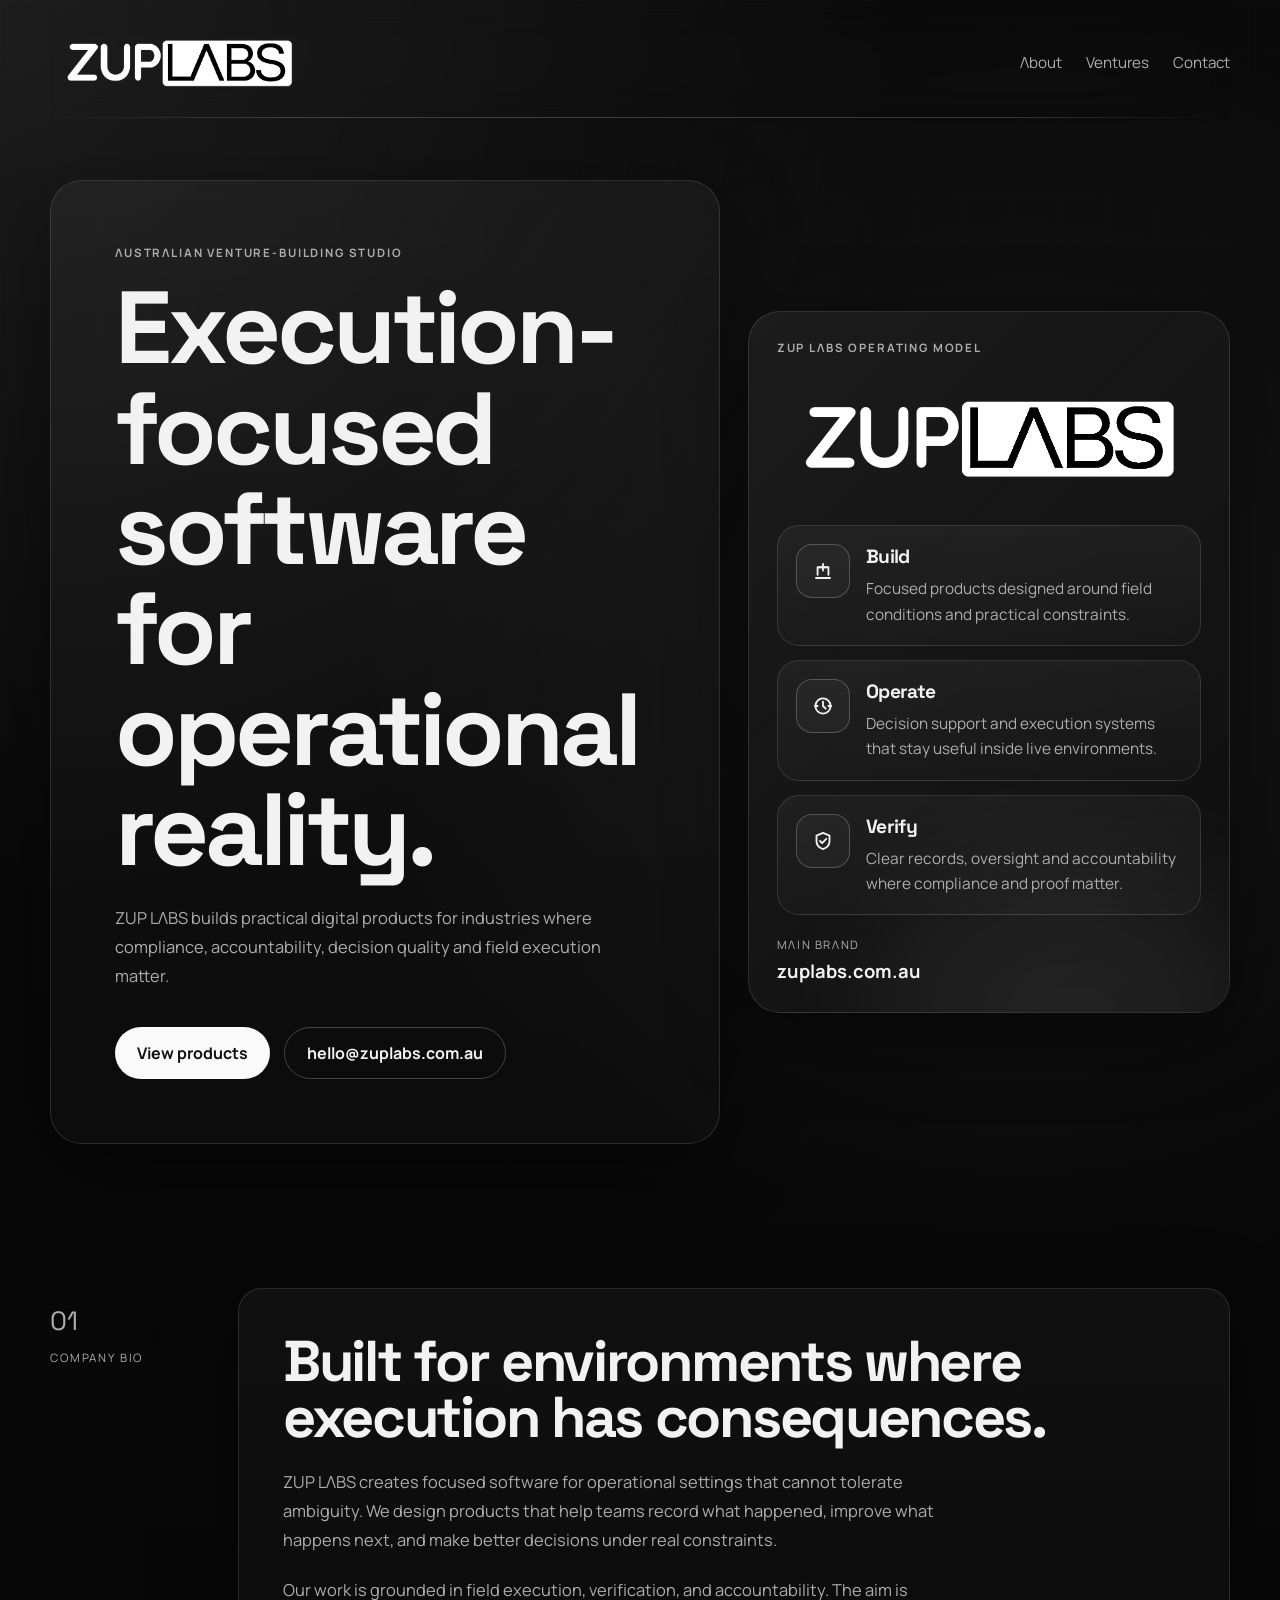
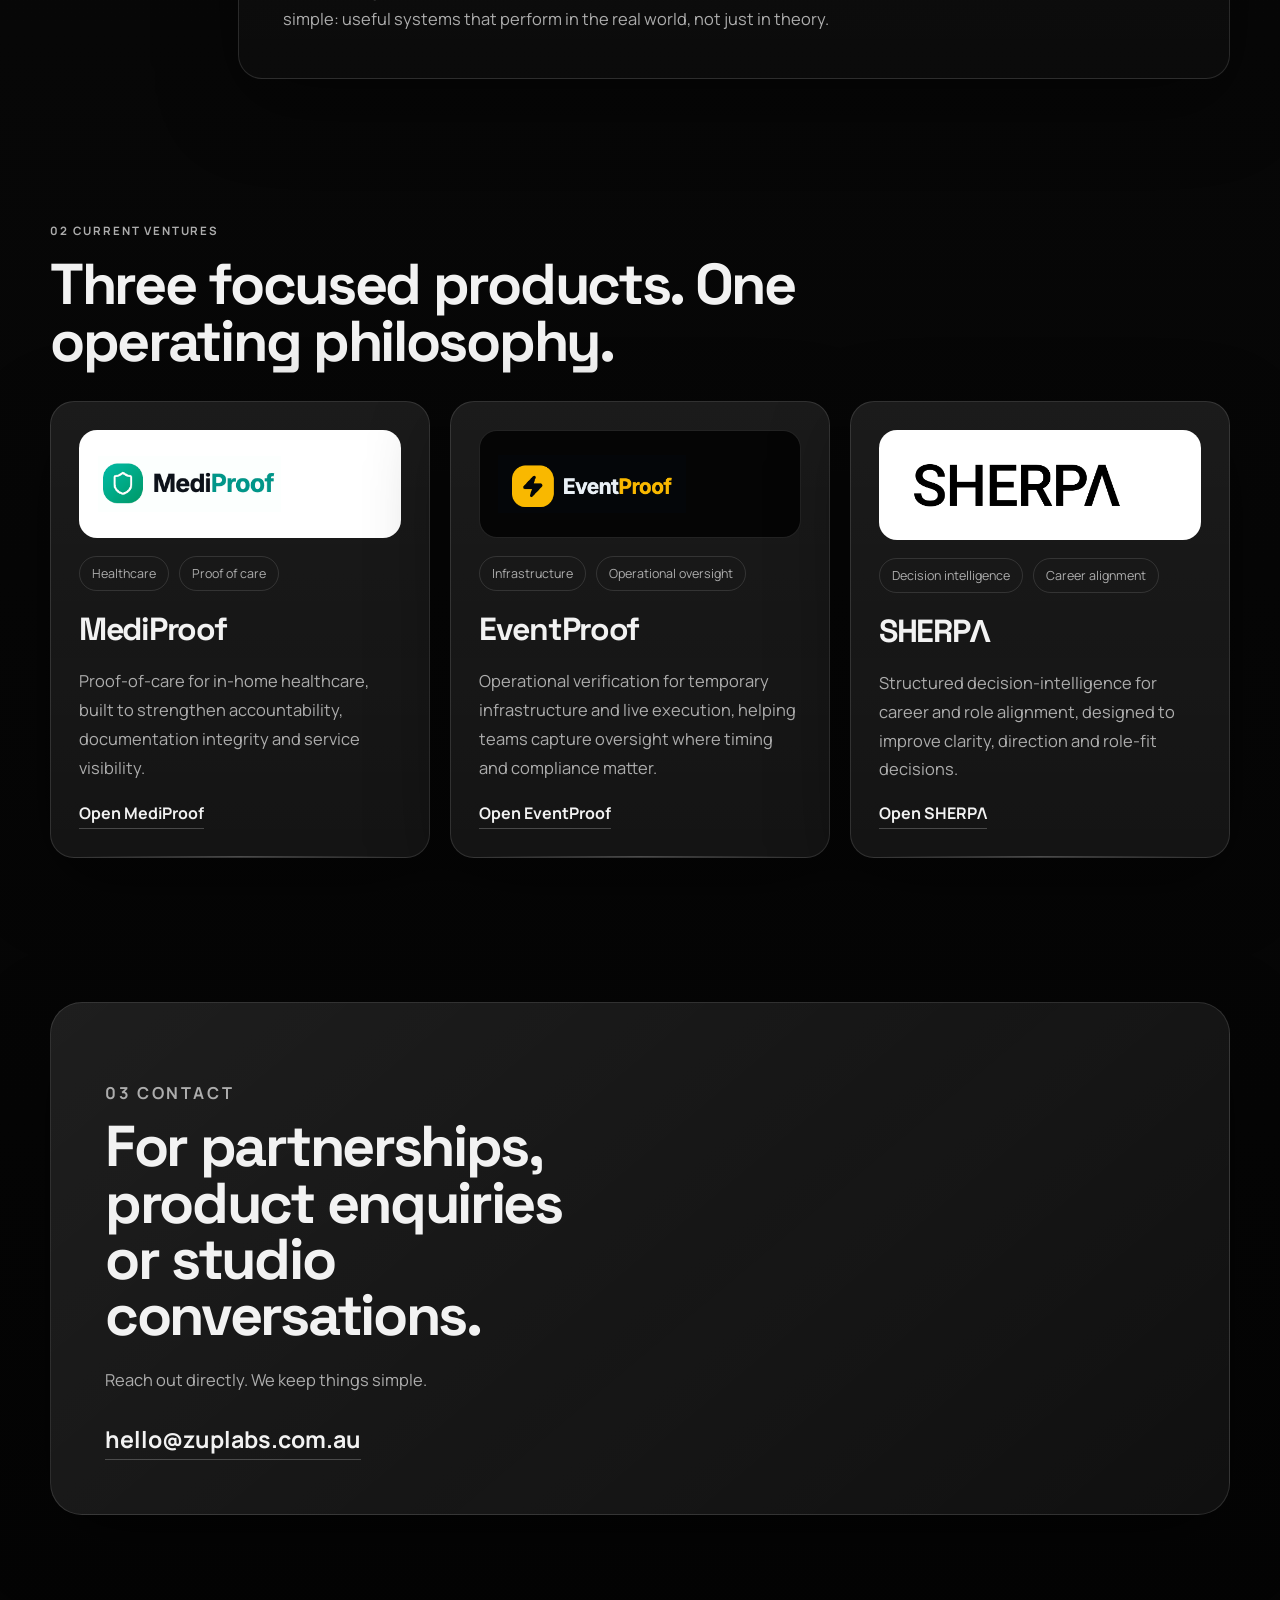
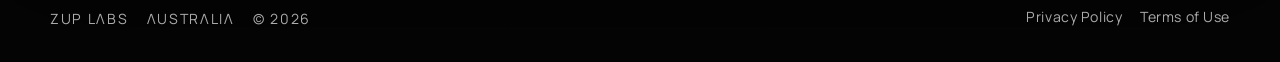
==== commit e59ede97: "Restore simpler landing page layout" ====
--- a/index.html
+++ b/index.html
@@ -5,7 +5,7 @@
     <meta name="viewport" content="width=device-width, initial-scale=1.0" />
     <meta
       name="description"
-      content="ZUP LΛBS builds software for better decisions, cleaner execution, and real-world proof."
+      content="ZUP LΛBS is an Australian venture-building studio creating execution-focused software for real-world operational problems."
     />
     <title>ZUP LΛBS</title>
     <link rel="preconnect" href="https://fonts.googleapis.com" />
@@ -23,7 +23,7 @@
           <img src="assets/zup-labs-logo-white.png" alt="ZUP LΛBS" />
         </a>
         <nav class="site-nav" aria-label="Primary navigation">
-          <a href="#about">About</a>
+          <a href="#about">Λbout</a>
           <a href="#ventures">Ventures</a>
           <a href="#contact">Contact</a>
         </nav>
@@ -32,31 +32,24 @@
       <main id="top">
         <section class="hero section reveal">
           <div class="hero-copy">
-            <p class="eyebrow">Λustralian venture-building studio</p>
-            <h1>
-              Software for better decisions, cleaner execution, and real-world
-              proof.
-            </h1>
+            <p class="eyebrow">ΛUSTRΛLIAN VENTURE-BUILDING STUDIO</p>
+            <h1>Execution-focused software for operational reality.</h1>
             <p class="hero-text">
-              ZUP LΛBS builds software that improves decisions and proves
-              execution in the real world. From deciding what to do, to
-              verifying what was done, we build practical systems for
-              environments where guesswork fails.
+              ZUP LΛBS builds practical digital products for industries where
+              compliance, accountability, decision quality and field execution
+              matter.
             </p>
             <div class="hero-actions">
-              <a class="button button-primary" href="#ventures">View ventures</a>
-              <a class="button button-secondary" href="#contact"
-                >Contact ZUP LΛBS</a
-              >
-            </div>
-            <p class="hero-kicker">
-              Useful under pressure. Built for real constraints.
-            </p>
-          </div>
-
-          <aside class="hero-panel" aria-label="Operating model">
+              <a class="button button-primary" href="#ventures">View products</a>
+              <a class="button button-secondary" href="mailto:hello@zuplabs.com.au"
+                >hello@zuplabs.com.au</a
+              >
+            </div>
+          </div>
+
+          <aside class="hero-panel" aria-label="Brand positioning">
             <div class="hero-panel-header">
-              <p class="eyebrow hero-panel-eyebrow">One operating logic</p>
+              <p class="eyebrow hero-panel-eyebrow">ZUP LΛBS operating model</p>
               <img
                 class="hero-panel-brandmark"
                 src="assets/zup-labs-logo-white.png"
@@ -64,142 +57,86 @@
               />
             </div>
 
-            <div class="chain-list">
-              <article class="chain-card">
-                <div class="chain-icon" aria-hidden="true">
+            <div class="hero-system-grid">
+              <article class="hero-system-card">
+                <div class="system-icon" aria-hidden="true">
+                  <svg viewBox="0 0 24 24" fill="none">
+                    <path d="M5.5 18.5h13" />
+                    <path d="M7 15.5V8.5h10v7" />
+                    <path d="M12 5.5v6" />
+                    <path d="M9 8.5h6" />
+                  </svg>
+                </div>
+                <div>
+                  <h3>Build</h3>
+                  <p>Focused products designed around field conditions and practical constraints.</p>
+                </div>
+              </article>
+
+              <article class="hero-system-card">
+                <div class="system-icon" aria-hidden="true">
                   <svg viewBox="0 0 24 24" fill="none">
                     <circle cx="12" cy="12" r="7" />
                     <path d="M12 8v4l2.5 2.5" />
+                    <path d="M4.5 12h2.5" />
+                    <path d="M17 12h2.5" />
                   </svg>
                 </div>
                 <div>
-                  <p class="chain-label">Decisions</p>
-                  <strong>SHERPΛ</strong>
-                  <span>Decision-intelligence before execution begins.</span>
+                  <h3>Operate</h3>
+                  <p>Decision support and execution systems that stay useful inside live environments.</p>
                 </div>
               </article>
 
-              <article class="chain-card">
-                <div class="chain-icon" aria-hidden="true">
-                  <svg viewBox="0 0 24 24" fill="none">
-                    <path d="M5.5 18.5h13" />
-                    <path d="M7 15.5V8.5h10v7" />
-                    <path d="M9 8.5h6" />
-                  </svg>
-                </div>
-                <div>
-                  <p class="chain-label">Execution</p>
-                  <strong>MediProof + EventProof</strong>
-                  <span>Operational systems designed for real-world conditions.</span>
-                </div>
-              </article>
-
-              <article class="chain-card">
-                <div class="chain-icon" aria-hidden="true">
+              <article class="hero-system-card">
+                <div class="system-icon" aria-hidden="true">
                   <svg viewBox="0 0 24 24" fill="none">
                     <path d="M12 4.5 18 7v5c0 3.7-2.2 6.3-6 7.5-3.8-1.2-6-3.8-6-7.5V7l6-2.5Z" />
                     <path d="m9.25 12 2 2 3.75-4" />
                   </svg>
                 </div>
                 <div>
-                  <p class="chain-label">Proof</p>
-                  <strong>Visible accountability</strong>
-                  <span>Clear records where compliance, timing and oversight matter.</span>
+                  <h3>Verify</h3>
+                  <p>Clear records, oversight and accountability where compliance and proof matter.</p>
                 </div>
               </article>
             </div>
 
             <div class="hero-panel-copy">
-              <p>If it does not hold up in the real world, it does not count.</p>
+              <p>MΛIN BRΛND</p>
+              <strong>zuplabs.com.au</strong>
             </div>
           </aside>
         </section>
 
-        <section class="section philosophy reveal">
+        <section id="about" class="section section-grid reveal">
+          <div class="section-label">
+            <p>01</p>
+            <span>Company bio</span>
+          </div>
+          <div class="section-content">
+            <h2>Built for environments where execution has consequences.</h2>
+            <p>
+              ZUP LΛBS creates focused software for operational settings that
+              cannot tolerate ambiguity. We design products that help teams
+              record what happened, improve what happens next, and make better
+              decisions under real constraints.
+            </p>
+            <p>
+              Our work is grounded in field execution, verification, and
+              accountability. The aim is simple: useful systems that perform in
+              the real world, not just in theory.
+            </p>
+          </div>
+        </section>
+
+        <section id="ventures" class="section ventures reveal">
           <div class="section-heading">
-            <p class="eyebrow">01 Operating philosophy</p>
-            <h2>One operating philosophy.</h2>
-          </div>
-
-          <div class="philosophy-grid">
-            <p class="philosophy-lead">
-              We build software for the full chain: clearer decisions, stronger
-              execution, and visible proof. If it does not hold up in the real
-              world, it does not count.
-            </p>
-            <div class="philosophy-points">
-              <article class="philosophy-point">
-                <span>01</span>
-                <strong>Better decisions</strong>
-                <p>Reduce ambiguity before action starts.</p>
-              </article>
-              <article class="philosophy-point">
-                <span>02</span>
-                <strong>Cleaner execution</strong>
-                <p>Make operations easier to run under pressure.</p>
-              </article>
-              <article class="philosophy-point">
-                <span>03</span>
-                <strong>Real-world proof</strong>
-                <p>Capture what happened when guesswork is not good enough.</p>
-              </article>
-            </div>
-          </div>
-        </section>
-
-        <section id="ventures" class="section flagship reveal">
-          <div class="section-heading">
-            <p class="eyebrow">02 Flagship platform</p>
-            <h2>SHERPΛ leads the decision layer.</h2>
-          </div>
-
-          <div class="flagship-layout">
-            <article class="flagship-card">
-              <div class="flagship-logo-wrap">
-                <img
-                  class="flagship-logo"
-                  src="assets/sherpa-logo-clean.png"
-                  alt="SHERPΛ logo"
-                />
-              </div>
-              <div class="flagship-meta">
-                <span class="tag">Platform</span>
-                <span class="tag status-platform">Flagship</span>
-              </div>
-              <h3>SHERPΛ</h3>
-              <p>
-                Structured decision-intelligence designed to improve role-fit,
-                clarity and direction before execution begins.
-              </p>
-              <a class="button button-primary" href="https://yoursherpa.app" target="_blank" rel="noreferrer"
-                >Open SHERPΛ</a
-              >
-            </article>
-
-            <aside class="flagship-side">
-              <div class="flagship-note">
-                <p class="eyebrow">Lead platform</p>
-                <h3>Where better decisions start.</h3>
-                <p>
-                  SHERPΛ sits at the top of the ZUP LΛBS product hierarchy. It
-                  is the decision layer: built to reduce ambiguity before teams
-                  commit time, effort or direction.
-                </p>
-              </div>
-              <div class="flagship-quote">
-                <p>Where guesswork fails.</p>
-              </div>
-            </aside>
-          </div>
-        </section>
-
-        <section class="section products reveal">
-          <div class="section-heading">
-            <p class="eyebrow">03 Focused products</p>
-            <h2>Execution and verification products built for real-world operating environments.</h2>
-          </div>
-
-          <div class="products-grid">
+            <p class="eyebrow">02 Current ventures</p>
+            <h2>Three focused products. One operating philosophy.</h2>
+          </div>
+
+          <div class="venture-grid">
             <article class="venture-card">
               <div class="venture-logo-wrap venture-logo-wrap-light">
                 <img
@@ -209,14 +146,13 @@
                 />
               </div>
               <div class="venture-meta">
-                <span class="tag">Healthcare</span>
-                <span class="tag">Proof of care</span>
-                <span class="tag status-live">Live MVP</span>
+                <span>Healthcare</span>
+                <span>Proof of care</span>
               </div>
               <h3>MediProof</h3>
               <p>
-                Proof-of-care for in-home healthcare, built to improve
-                accountability, documentation integrity and audit readiness.
+                Proof-of-care for in-home healthcare, built to strengthen
+                accountability, documentation integrity and service visibility.
               </p>
               <a href="https://mediproof.zuplabs.com.au" target="_blank" rel="noreferrer"
                 >Open MediProof</a
@@ -232,9 +168,8 @@
                 />
               </div>
               <div class="venture-meta">
-                <span class="tag">Infrastructure</span>
-                <span class="tag">Operational verification</span>
-                <span class="tag status-mvp">MVP</span>
+                <span>Infrastructure</span>
+                <span>Operational oversight</span>
               </div>
               <h3>EventProof</h3>
               <p>
@@ -242,41 +177,45 @@
                 execution, helping teams capture oversight where timing and
                 compliance matter.
               </p>
-              <a href="https://eventproof.zuplabs.com.au" target="_blank" rel="noreferrer"
+              <a
+                href="https://eventproof.zuplabs.com.au"
+                target="_blank"
+                rel="noreferrer"
                 >Open EventProof</a
               >
             </article>
-          </div>
-        </section>
-
-        <section id="about" class="section section-grid reveal">
-          <div class="section-label">
-            <p>04</p>
-            <span>Parent brand</span>
-          </div>
-          <div class="section-content">
-            <h2>ZUP LΛBS is the parent studio behind the ventures.</h2>
-            <p>
-              ZUP LΛBS is an Australian venture-building studio creating
-              practical software for real-world decisions and operations.
-            </p>
-            <p>
-              From deciding what to do, to executing clearly, to proving what
-              happened, our products are built to reduce ambiguity where
-              outcomes matter.
-            </p>
-            <p>
-              The goal is not complexity. It is software that remains useful
-              under pressure.
-            </p>
+
+            <article class="venture-card">
+              <div class="venture-logo-wrap venture-logo-wrap-light">
+                <img
+                  class="venture-logo venture-logo-sherpa"
+                  src="assets/sherpa-logo-clean.png"
+                  alt="SHERPΛ logo"
+                />
+              </div>
+              <div class="venture-meta">
+                <span>Decision intelligence</span>
+                <span>Career alignment</span>
+              </div>
+              <h3>SHERPΛ</h3>
+              <p>
+                Structured decision-intelligence for career and role alignment,
+                designed to improve clarity, direction and role-fit decisions.
+              </p>
+              <a href="https://yoursherpa.app" target="_blank" rel="noreferrer"
+                >Open SHERPΛ</a
+              >
+            </article>
           </div>
         </section>
 
         <section id="contact" class="section contact reveal">
           <div class="contact-card">
-            <p class="eyebrow">05 Contact</p>
+            <p class="eyebrow">03 Contact</p>
             <h2>For partnerships, product enquiries or studio conversations.</h2>
-            <p>Keep it simple. Reach out directly.</p>
+            <p>
+              Reach out directly. We keep things simple.
+            </p>
             <a class="contact-link" href="mailto:hello@zuplabs.com.au"
               >hello@zuplabs.com.au</a
             >
--- a/style.css
+++ b/style.css
@@ -1,11 +1,10 @@
 :root {
   --bg: #050505;
   --surface: #0f0f0f;
-  --surface-strong: #151515;
+  --surface-strong: #141414;
   --surface-soft: #1b1b1b;
-  --surface-ink: #090909;
   --text: #f2f2f2;
-  --text-muted: #a8a8a8;
+  --text-muted: #adadad;
   --line: rgba(255, 255, 255, 0.12);
   --line-strong: rgba(255, 255, 255, 0.22);
   --shadow: 0 24px 80px rgba(0, 0, 0, 0.45);
@@ -136,7 +135,7 @@
 
 .hero {
   display: grid;
-  grid-template-columns: minmax(0, 1.15fr) minmax(320px, 0.85fr);
+  grid-template-columns: minmax(0, 1.25fr) minmax(300px, 0.9fr);
   gap: 28px;
   padding-top: 56px;
   min-height: calc(100vh - 96px);
@@ -148,27 +147,15 @@
 .venture-card,
 .contact-card,
 .section-content,
-.flagship-card,
-.flagship-note,
-.flagship-quote,
 .legal-article {
   background: linear-gradient(180deg, rgba(255, 255, 255, 0.04), rgba(255, 255, 255, 0.02));
   border: 1px solid var(--line);
   box-shadow: var(--shadow);
 }
 
-.hero-copy,
-.hero-panel,
-.contact-card,
-.flagship-card,
-.flagship-note,
-.flagship-quote,
-.legal-article {
-  border-radius: var(--radius-xl);
-}
-
 .hero-copy {
   padding: clamp(32px, 5vw, 64px);
+  border-radius: var(--radius-xl);
 }
 
 .eyebrow {
@@ -184,9 +171,8 @@
 .section-content h2,
 .section-heading h2,
 .contact-card h2,
-.flagship-card h3,
-.flagship-note h3,
-.legal-hero h1 {
+.legal-hero h1,
+.legal-article h2 {
   margin: 0;
   font-family: "Space Grotesk", sans-serif;
   letter-spacing: -0.04em;
@@ -194,16 +180,14 @@
 }
 
 .hero h1 {
-  max-width: 11ch;
-  font-size: clamp(3.5rem, 8vw, 7rem);
+  max-width: 12ch;
+  font-size: clamp(3.4rem, 8vw, 7rem);
 }
 
 .hero-text,
 .section-content p,
 .venture-card p,
 .contact-card p,
-.flagship-card p,
-.flagship-note p,
 .legal-hero p,
 .legal-article p,
 .legal-article li {
@@ -213,7 +197,7 @@
 }
 
 .hero-text {
-  max-width: 60ch;
+  max-width: 58ch;
   margin: 24px 0 0;
 }
 
@@ -235,8 +219,7 @@
   transition:
     transform 180ms ease,
     border-color 180ms ease,
-    background 180ms ease,
-    color 180ms ease;
+    background 180ms ease;
 }
 
 .button:hover,
@@ -258,45 +241,33 @@
   color: var(--text);
 }
 
-.hero-kicker {
-  margin: 22px 0 0;
-  color: var(--text);
-  font-size: 0.95rem;
-  font-weight: 700;
-  letter-spacing: 0.04em;
-}
-
 .hero-panel {
   position: relative;
   display: grid;
   grid-template-rows: auto 1fr auto;
-  gap: 24px;
-  min-height: 620px;
+  gap: 22px;
+  min-height: 560px;
   padding: 28px;
+  border-radius: var(--radius-xl);
   overflow: hidden;
   background:
     linear-gradient(135deg, rgba(255, 255, 255, 0.08), rgba(255, 255, 255, 0.02)),
-    var(--surface-ink);
+    #090909;
 }
 
 .hero-panel::before {
   content: "";
   position: absolute;
-  inset: auto -8% -18% 30%;
-  height: 320px;
+  inset: auto -8% -20% 28%;
+  height: 280px;
   border-radius: 50%;
   background: rgba(255, 255, 255, 0.08);
   filter: blur(72px);
 }
 
-.hero-panel-header,
-.hero-panel-copy,
-.chain-list {
+.hero-panel-header {
   position: relative;
   z-index: 1;
-}
-
-.hero-panel-header {
   display: grid;
   gap: 16px;
 }
@@ -306,249 +277,149 @@
 }
 
 .hero-panel-brandmark {
+  position: relative;
+  z-index: 1;
   width: min(100%, 420px);
 }
 
-.chain-list {
+.hero-system-grid {
+  position: relative;
+  z-index: 1;
   display: grid;
   gap: 14px;
   align-content: center;
 }
 
-.chain-card {
-  display: grid;
-  grid-template-columns: 56px minmax(0, 1fr);
+.hero-system-card {
+  display: grid;
+  grid-template-columns: 54px minmax(0, 1fr);
   gap: 16px;
+  align-items: start;
   padding: 18px;
   border: 1px solid var(--line);
   border-radius: 22px;
   background: linear-gradient(180deg, rgba(255, 255, 255, 0.045), rgba(255, 255, 255, 0.02));
 }
 
-.chain-icon {
+.system-icon {
   display: grid;
   place-items: center;
-  width: 56px;
-  height: 56px;
+  width: 54px;
+  height: 54px;
   border: 1px solid var(--line-strong);
   border-radius: 16px;
   color: var(--text);
   background: rgba(255, 255, 255, 0.03);
 }
 
-.chain-icon svg {
-  width: 28px;
-  height: 28px;
+.system-icon svg {
+  width: 26px;
+  height: 26px;
   stroke: currentColor;
   stroke-width: 1.7;
   stroke-linecap: round;
   stroke-linejoin: round;
 }
 
-.chain-card strong,
-.chain-card span,
-.chain-label {
-  display: block;
-}
-
-.chain-label {
-  margin: 0 0 6px;
-  color: var(--text-muted);
-  font-size: 0.76rem;
-  text-transform: uppercase;
+.hero-system-card h3,
+.hero-system-card p {
+  margin: 0;
+}
+
+.hero-system-card h3 {
+  font-family: "Space Grotesk", sans-serif;
+  font-size: 1.2rem;
+  letter-spacing: -0.03em;
+}
+
+.hero-system-card p {
+  margin-top: 7px;
+  color: var(--text-muted);
+  line-height: 1.65;
+  font-size: 0.96rem;
+}
+
+.hero-panel-copy {
+  position: relative;
+  z-index: 1;
+  display: grid;
+  gap: 6px;
+  align-self: end;
+}
+
+.hero-panel-copy p,
+.hero-panel-copy strong {
+  margin: 0;
+}
+
+.hero-panel-copy p {
+  color: var(--text-muted);
   letter-spacing: 0.14em;
-}
-
-.chain-card strong {
+  font-size: 0.72rem;
+}
+
+.hero-panel-copy strong {
+  font-size: 1.15rem;
+  font-weight: 700;
+}
+
+.section-grid {
+  display: grid;
+  grid-template-columns: 160px minmax(0, 1fr);
+  gap: 28px;
+  align-items: start;
+}
+
+.section-label {
+  padding-top: 16px;
+  color: var(--text-muted);
+}
+
+.section-label p,
+.section-label span {
+  margin: 0;
+}
+
+.section-label p {
   font-family: "Space Grotesk", sans-serif;
-  font-size: 1.12rem;
-  letter-spacing: -0.03em;
-}
-
-.chain-card span {
-  margin-top: 7px;
-  color: var(--text-muted);
-  line-height: 1.65;
-  font-size: 0.95rem;
-}
-
-.hero-panel-copy p {
-  margin: 0;
-  max-width: 26ch;
-  color: var(--text);
-  font-family: "Space Grotesk", sans-serif;
-  font-size: 1.6rem;
-  line-height: 1.08;
-  letter-spacing: -0.04em;
-}
-
-.section-heading {
-  max-width: 840px;
-}
-
-.section-heading h2 {
-  margin-top: 8px;
-  font-size: clamp(2.2rem, 4.8vw, 4rem);
-}
-
-.philosophy-grid {
-  display: grid;
-  grid-template-columns: minmax(0, 1.15fr) minmax(320px, 0.85fr);
-  gap: 24px;
-  margin-top: 32px;
-}
-
-.philosophy-lead {
-  margin: 0;
-  padding: 34px;
-  border: 1px solid var(--line);
-  border-radius: var(--radius-lg);
-  background: linear-gradient(180deg, rgba(255, 255, 255, 0.04), rgba(255, 255, 255, 0.02));
-  font-family: "Space Grotesk", sans-serif;
-  font-size: clamp(1.6rem, 3.2vw, 2.8rem);
-  line-height: 1.12;
-  letter-spacing: -0.04em;
-}
-
-.philosophy-points {
-  display: grid;
-  gap: 14px;
-}
-
-.philosophy-point {
-  padding: 24px;
-  border: 1px solid var(--line);
-  border-radius: 22px;
-  background: linear-gradient(180deg, rgba(255, 255, 255, 0.035), rgba(255, 255, 255, 0.02));
-}
-
-.philosophy-point span,
+  font-size: 1.65rem;
+}
+
 .section-label span {
   display: block;
-  color: var(--text-muted);
+  margin-top: 12px;
   text-transform: uppercase;
   letter-spacing: 0.16em;
   font-size: 0.72rem;
 }
 
-.philosophy-point strong {
-  display: block;
-  margin-top: 10px;
-  font-family: "Space Grotesk", sans-serif;
-  font-size: 1.2rem;
-}
-
-.philosophy-point p {
-  margin: 8px 0 0;
-  color: var(--text-muted);
-  line-height: 1.65;
-}
-
-.flagship-layout {
-  display: grid;
-  grid-template-columns: minmax(0, 1.1fr) minmax(280px, 0.7fr);
-  gap: 24px;
-  margin-top: 32px;
-}
-
-.flagship-card {
-  padding: 32px;
-}
-
-.flagship-logo-wrap {
-  display: flex;
-  align-items: center;
-  justify-content: center;
-  min-height: 160px;
-  padding: 24px;
-  border: 1px solid var(--line);
-  border-radius: 22px;
-  background: #ffffff;
-}
-
-.flagship-logo {
-  max-height: 88px;
-  width: auto;
-}
-
-.flagship-meta,
-.venture-meta {
-  display: flex;
-  flex-wrap: wrap;
-  gap: 10px;
-}
-
-.flagship-meta {
-  margin-top: 26px;
-}
-
-.tag {
-  display: inline-flex;
-  padding: 8px 12px;
-  border: 1px solid var(--line);
-  border-radius: 999px;
-  font-size: 0.78rem;
-  color: var(--text-muted);
-}
-
-.status-platform,
-.status-live,
-.status-mvp {
-  color: var(--text);
-}
-
-.flagship-card h3 {
-  margin-top: 18px;
-  font-size: clamp(2.7rem, 5vw, 4rem);
-}
-
-.flagship-card p {
-  max-width: 36ch;
-  margin: 16px 0 0;
-}
-
-.flagship-card .button {
-  margin-top: 28px;
-}
-
-.flagship-side {
-  display: grid;
-  gap: 20px;
-}
-
-.flagship-note,
-.flagship-quote {
-  padding: 28px;
-}
-
-.flagship-note h3 {
-  font-size: 2rem;
-}
-
-.flagship-note p {
-  margin: 16px 0 0;
-}
-
-.flagship-quote {
-  display: grid;
-  align-content: end;
-  min-height: 180px;
-  background:
-    linear-gradient(140deg, rgba(255, 255, 255, 0.08), rgba(255, 255, 255, 0.02)),
-    #0b0b0b;
-}
-
-.flagship-quote p {
-  margin: 0;
-  font-family: "Space Grotesk", sans-serif;
-  font-size: clamp(1.8rem, 4vw, 2.8rem);
-  line-height: 1.04;
-  letter-spacing: -0.04em;
-}
-
-.products-grid {
-  display: grid;
-  grid-template-columns: repeat(2, minmax(0, 1fr));
+.section-content {
+  padding: clamp(28px, 4vw, 44px);
+  border-radius: var(--radius-lg);
+}
+
+.section-content h2,
+.section-heading h2,
+.contact-card h2 {
+  font-size: clamp(2rem, 4.5vw, 3.6rem);
+}
+
+.section-content p {
+  max-width: 68ch;
+  margin: 22px 0 0;
+}
+
+.section-heading {
+  max-width: 780px;
+}
+
+.section-heading h2 {
+  margin-top: 8px;
+}
+
+.venture-grid {
+  display: grid;
+  grid-template-columns: repeat(3, minmax(0, 1fr));
   gap: 20px;
   margin-top: 32px;
 }
@@ -566,14 +437,6 @@
     var(--surface);
 }
 
-.venture-card::after {
-  content: "";
-  position: absolute;
-  inset: auto 28px 0;
-  height: 1px;
-  background: linear-gradient(90deg, transparent, rgba(255, 255, 255, 0.24), transparent);
-}
-
 .venture-logo-wrap {
   display: flex;
   align-items: center;
@@ -604,6 +467,33 @@
 
 .venture-logo-eventproof {
   max-height: 58px;
+}
+
+.venture-logo-sherpa {
+  max-height: 72px;
+}
+
+.venture-card::after {
+  content: "";
+  position: absolute;
+  inset: auto 28px 0;
+  height: 1px;
+  background: linear-gradient(90deg, transparent, rgba(255, 255, 255, 0.24), transparent);
+}
+
+.venture-meta {
+  display: flex;
+  flex-wrap: wrap;
+  gap: 10px;
+}
+
+.venture-meta span {
+  display: inline-flex;
+  padding: 8px 12px;
+  border: 1px solid var(--line);
+  border-radius: 999px;
+  font-size: 0.78rem;
+  color: var(--text-muted);
 }
 
 .venture-card h3 {
@@ -639,49 +529,13 @@
   color: #ffffff;
 }
 
-.section-grid {
-  display: grid;
-  grid-template-columns: 160px minmax(0, 1fr);
-  gap: 28px;
-  align-items: start;
-}
-
-.section-label {
-  padding-top: 16px;
-  color: var(--text-muted);
-}
-
-.section-label p,
-.section-label span {
-  margin: 0;
-}
-
-.section-label p {
-  font-family: "Space Grotesk", sans-serif;
-  font-size: 1.65rem;
-}
-
-.section-content {
-  padding: clamp(28px, 4vw, 44px);
-  border-radius: var(--radius-lg);
-}
-
-.section-content h2,
-.contact-card h2 {
-  font-size: clamp(2rem, 4.5vw, 3.6rem);
-}
-
-.section-content p {
-  max-width: 68ch;
-  margin: 22px 0 0;
-}
-
 .contact {
   padding-bottom: 92px;
 }
 
 .contact-card {
   padding: clamp(30px, 5vw, 54px);
+  border-radius: var(--radius-xl);
   background:
     linear-gradient(140deg, rgba(255, 255, 255, 0.08), rgba(255, 255, 255, 0.02)),
     #0b0b0b;
@@ -781,11 +635,10 @@
 
 .legal-article {
   padding: 30px;
+  border-radius: var(--radius-xl);
 }
 
 .legal-article h2 {
-  margin: 0;
-  font-family: "Space Grotesk", sans-serif;
   font-size: 1.7rem;
   letter-spacing: -0.03em;
 }
@@ -814,20 +667,29 @@
 
 @media (max-width: 1080px) {
   .hero,
-  .philosophy-grid,
-  .flagship-layout,
   .section-grid,
-  .products-grid {
+  .venture-grid {
     grid-template-columns: 1fr;
   }
 
-  .hero,
+  .hero {
+    min-height: auto;
+  }
+
   .hero-panel {
     min-height: auto;
   }
 
   .section-label {
     padding-top: 0;
+  }
+
+  .hero-system-grid {
+    grid-template-columns: repeat(3, minmax(0, 1fr));
+  }
+
+  .hero-system-card {
+    grid-template-columns: 1fr;
   }
 }
 
@@ -840,9 +702,8 @@
 
   .site-nav,
   .footer-brand,
-  .footer-links,
-  .site-footer {
-    gap: 14px;
+  .footer-links {
+    gap: 18px;
     flex-wrap: wrap;
   }
 
@@ -860,30 +721,30 @@
   .section-content,
   .venture-card,
   .contact-card,
-  .flagship-card,
-  .flagship-note,
-  .flagship-quote,
-  .legal-article,
-  .philosophy-lead,
-  .philosophy-point {
+  .legal-article {
     padding: 24px;
     border-radius: 22px;
   }
 
+  .site-footer {
+    flex-direction: column;
+    align-items: flex-start;
+  }
+
+  .hero-panel-brandmark {
+    width: 100%;
+  }
+
   .hero h1 {
-    font-size: clamp(2.9rem, 16vw, 4.8rem);
-  }
-
-  .chain-card {
-    grid-template-columns: 56px minmax(0, 1fr);
-  }
-
-  .flagship-logo {
-    max-height: 64px;
-  }
-
-  .site-footer {
-    align-items: flex-start;
+    font-size: clamp(2.7rem, 16vw, 4.4rem);
+  }
+
+  .hero-system-grid {
+    grid-template-columns: 1fr;
+  }
+
+  .hero-system-card {
+    grid-template-columns: 54px minmax(0, 1fr);
   }
 }
 
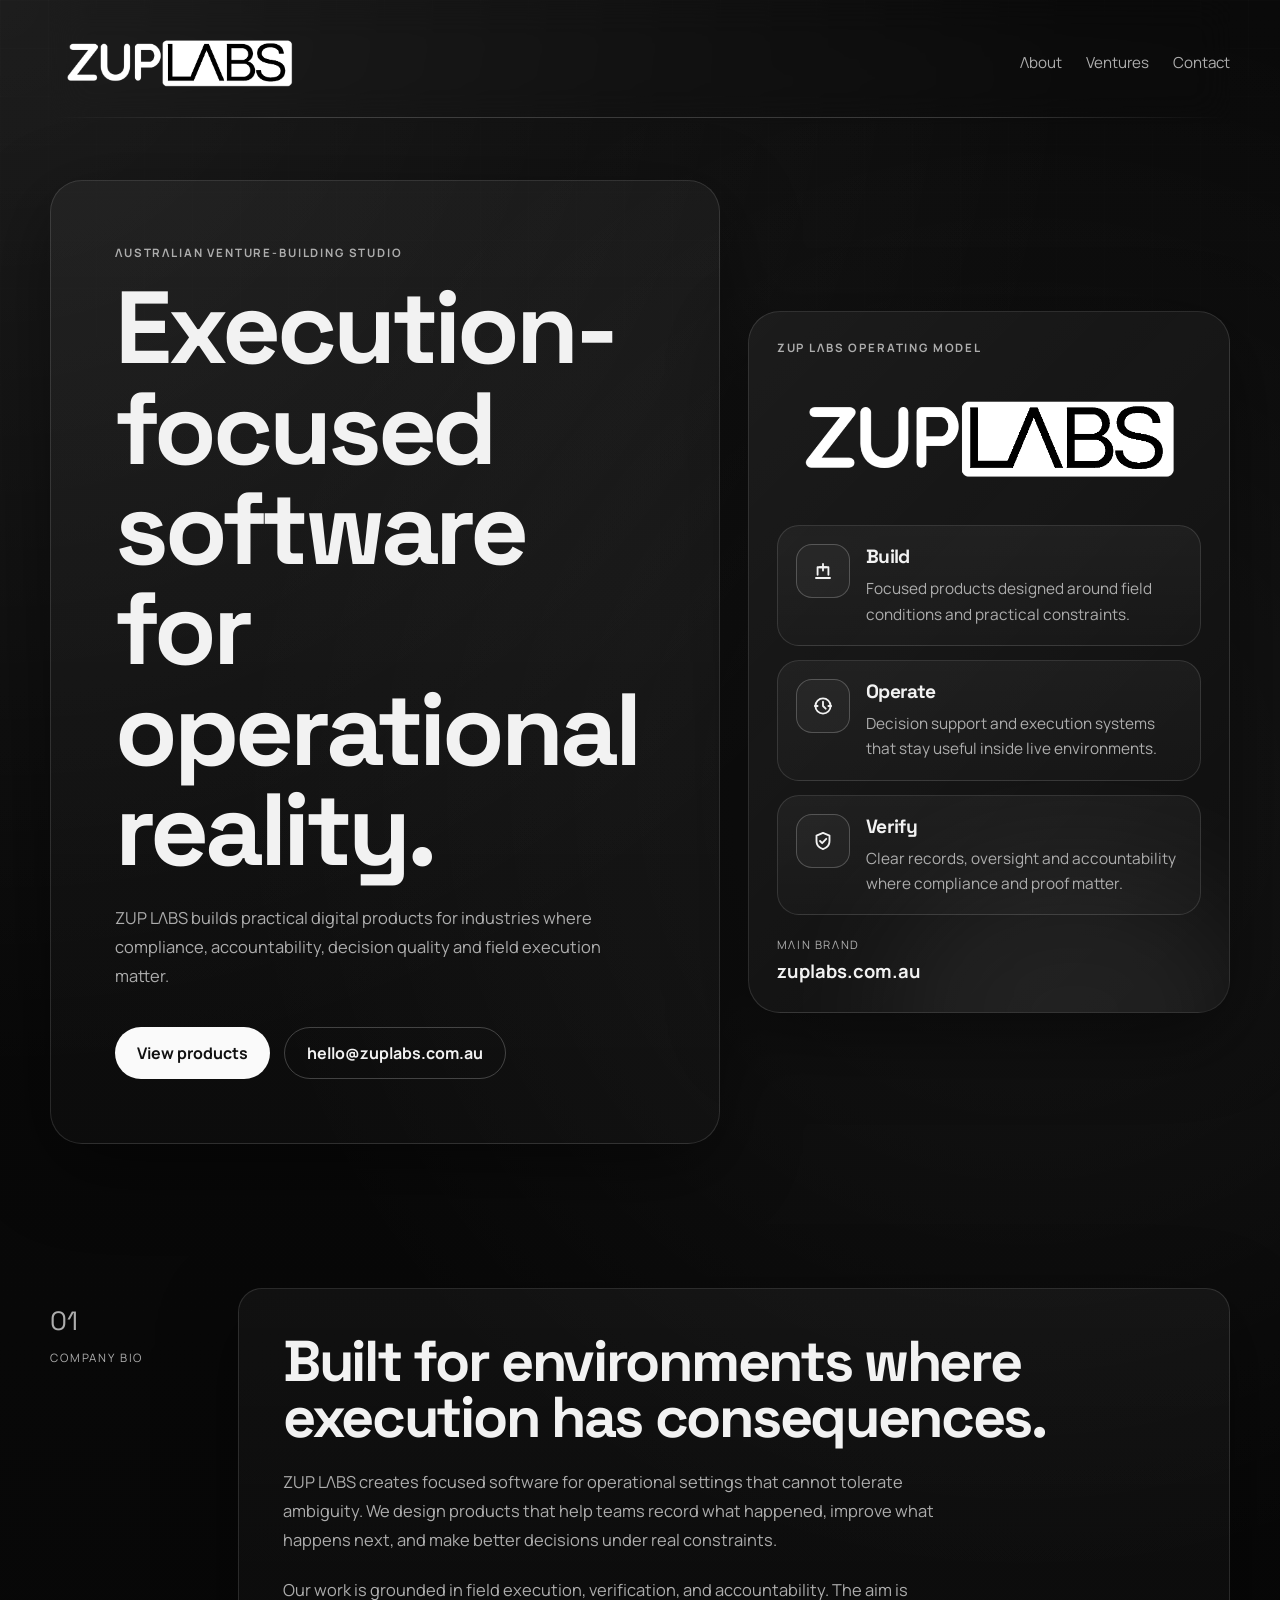
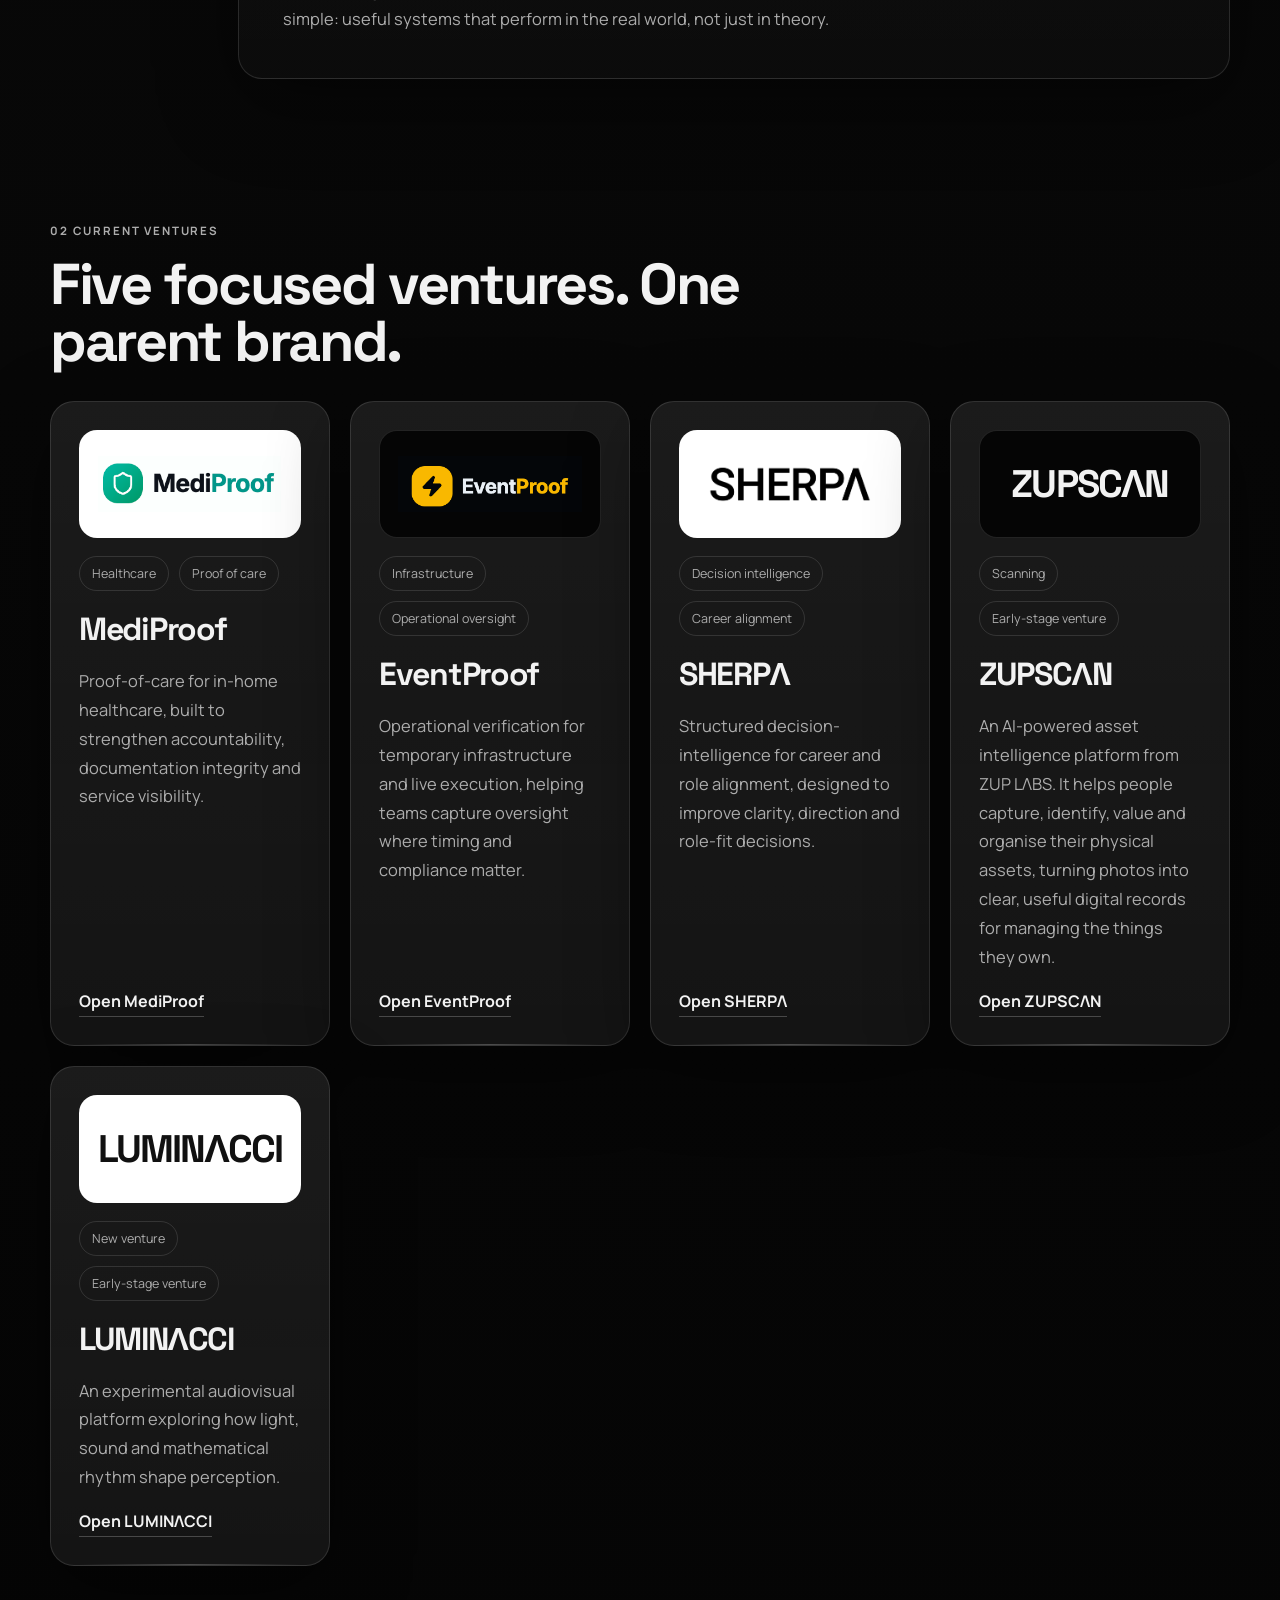
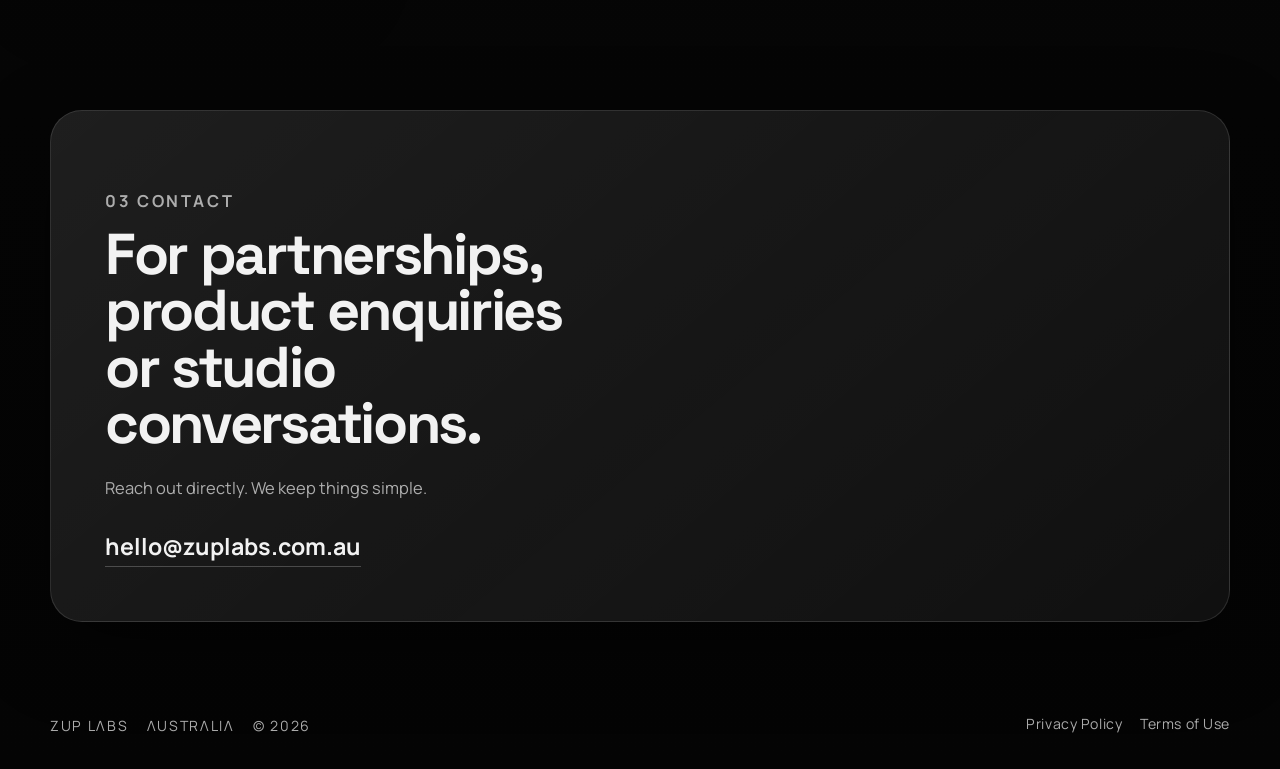
==== commit 8bd92e61: "Add ZUPSCAN and LUMINACCI venture profiles" ====
--- a/index.html
+++ b/index.html
@@ -133,7 +133,7 @@
         <section id="ventures" class="section ventures reveal">
           <div class="section-heading">
             <p class="eyebrow">02 Current ventures</p>
-            <h2>Three focused products. One operating philosophy.</h2>
+            <h2>Five focused ventures. One parent brand.</h2>
           </div>
 
           <div class="venture-grid">
@@ -204,6 +204,44 @@
               </p>
               <a href="https://yoursherpa.app" target="_blank" rel="noreferrer"
                 >Open SHERPΛ</a
+              >
+            </article>
+
+            <article class="venture-card">
+              <div class="venture-wordmark-wrap venture-wordmark-wrap-dark">
+                <span class="venture-wordmark">ZUPSCΛN</span>
+              </div>
+              <div class="venture-meta">
+                <span>Scanning</span>
+                <span>Early-stage venture</span>
+              </div>
+              <h3>ZUPSCΛN</h3>
+              <p>
+                An AI-powered asset intelligence platform from ZUP LΛBS. It
+                helps people capture, identify, value and organise their
+                physical assets, turning photos into clear, useful digital
+                records for managing the things they own.
+              </p>
+              <a href="https://scan.zuplabs.com.au" target="_blank" rel="noreferrer"
+                >Open ZUPSCΛN</a
+              >
+            </article>
+
+            <article class="venture-card">
+              <div class="venture-wordmark-wrap venture-wordmark-wrap-light">
+                <span class="venture-wordmark venture-wordmark-dark">LUMINΛCCI</span>
+              </div>
+              <div class="venture-meta">
+                <span>New venture</span>
+                <span>Early-stage venture</span>
+              </div>
+              <h3>LUMINΛCCI</h3>
+              <p>
+                An experimental audiovisual platform exploring how light, sound
+                and mathematical rhythm shape perception.
+              </p>
+              <a href="https://luminacci.zuplabs.com.au" target="_blank" rel="noreferrer"
+                >Open LUMINΛCCI</a
               >
             </article>
           </div>
--- a/style.css
+++ b/style.css
@@ -419,7 +419,7 @@
 
 .venture-grid {
   display: grid;
-  grid-template-columns: repeat(3, minmax(0, 1fr));
+  grid-template-columns: repeat(auto-fit, minmax(250px, 1fr));
   gap: 20px;
   margin-top: 32px;
 }
@@ -453,6 +453,37 @@
 
 .venture-logo-wrap-dark {
   background: #050505;
+}
+
+.venture-wordmark-wrap {
+  display: flex;
+  align-items: center;
+  justify-content: center;
+  min-height: 108px;
+  padding: 18px;
+  border: 1px solid var(--line);
+  border-radius: 18px;
+  overflow: hidden;
+}
+
+.venture-wordmark-wrap-dark {
+  background: #050505;
+}
+
+.venture-wordmark-wrap-light {
+  background: #ffffff;
+}
+
+.venture-wordmark {
+  color: #f2f2f2;
+  font-family: "Space Grotesk", sans-serif;
+  font-size: clamp(1.8rem, 3vw, 2.4rem);
+  font-weight: 700;
+  letter-spacing: -0.05em;
+}
+
+.venture-wordmark-dark {
+  color: #111111;
 }
 
 .venture-logo {
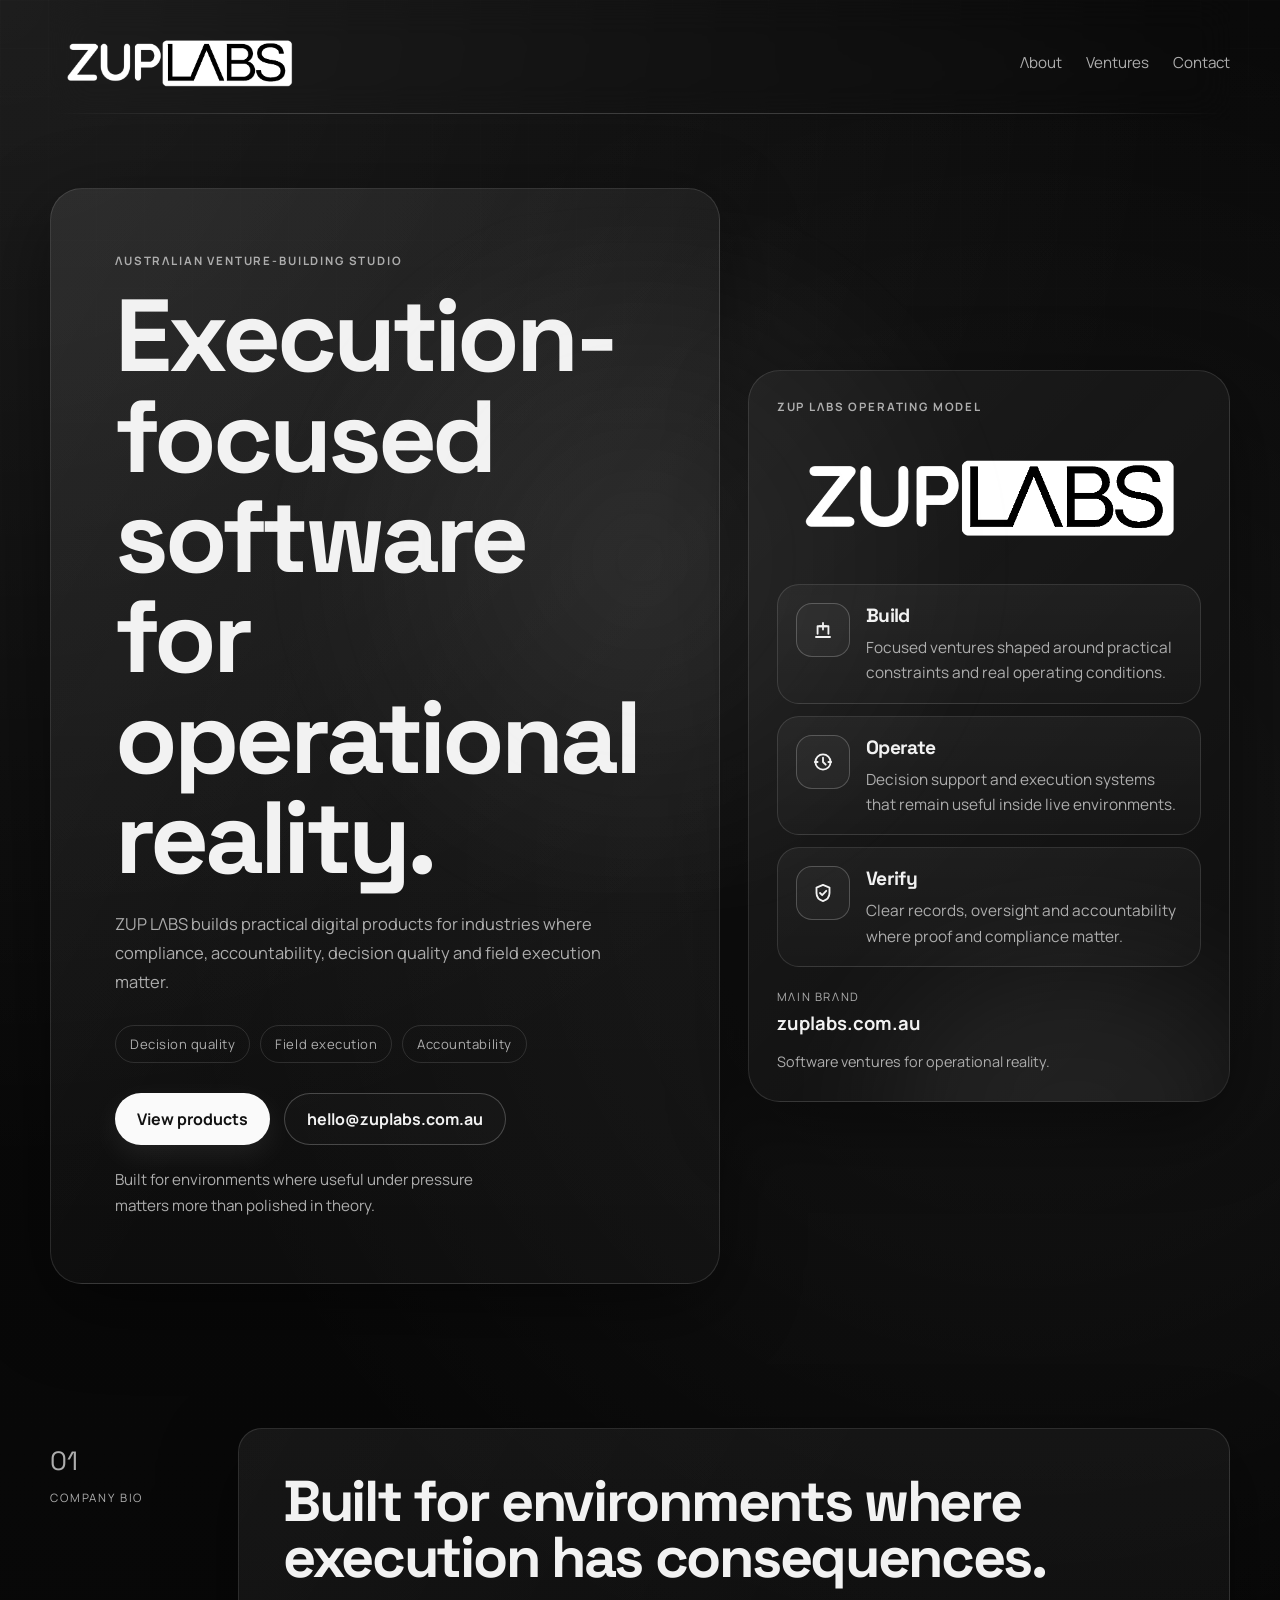
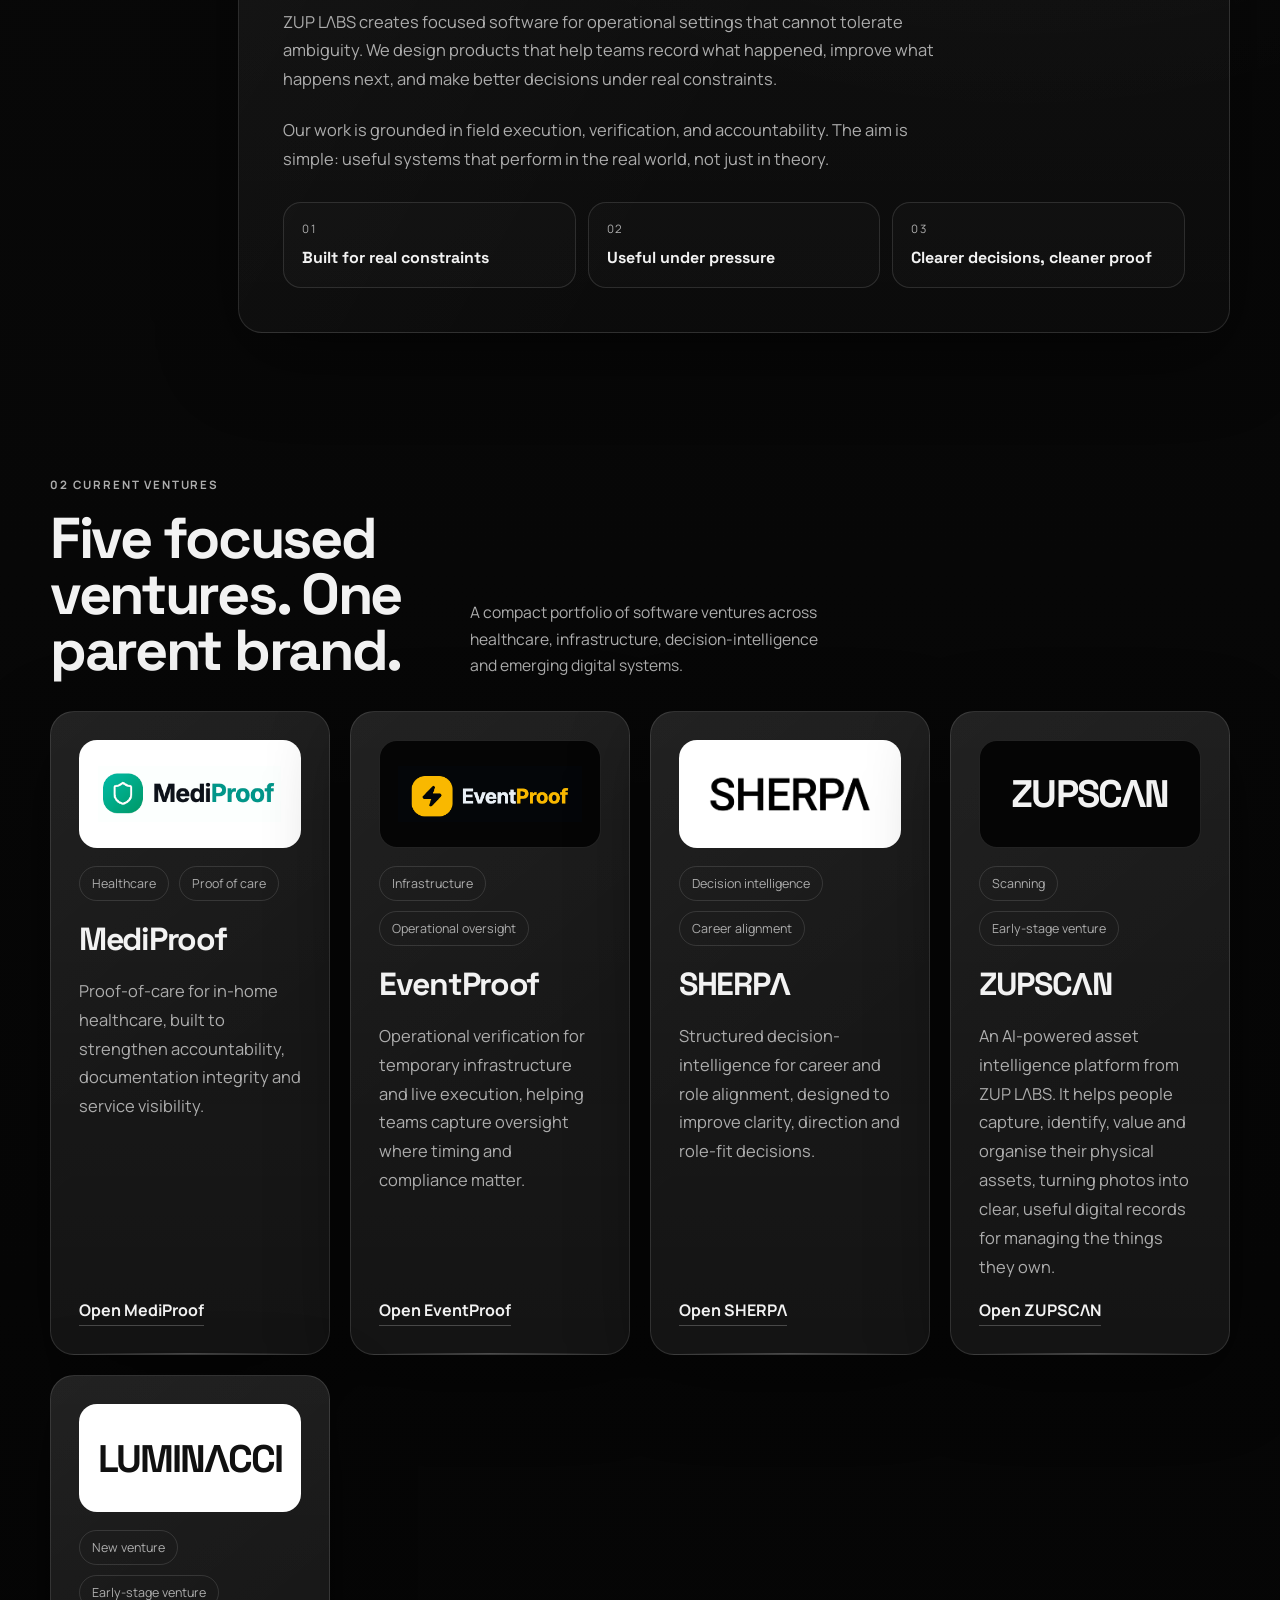
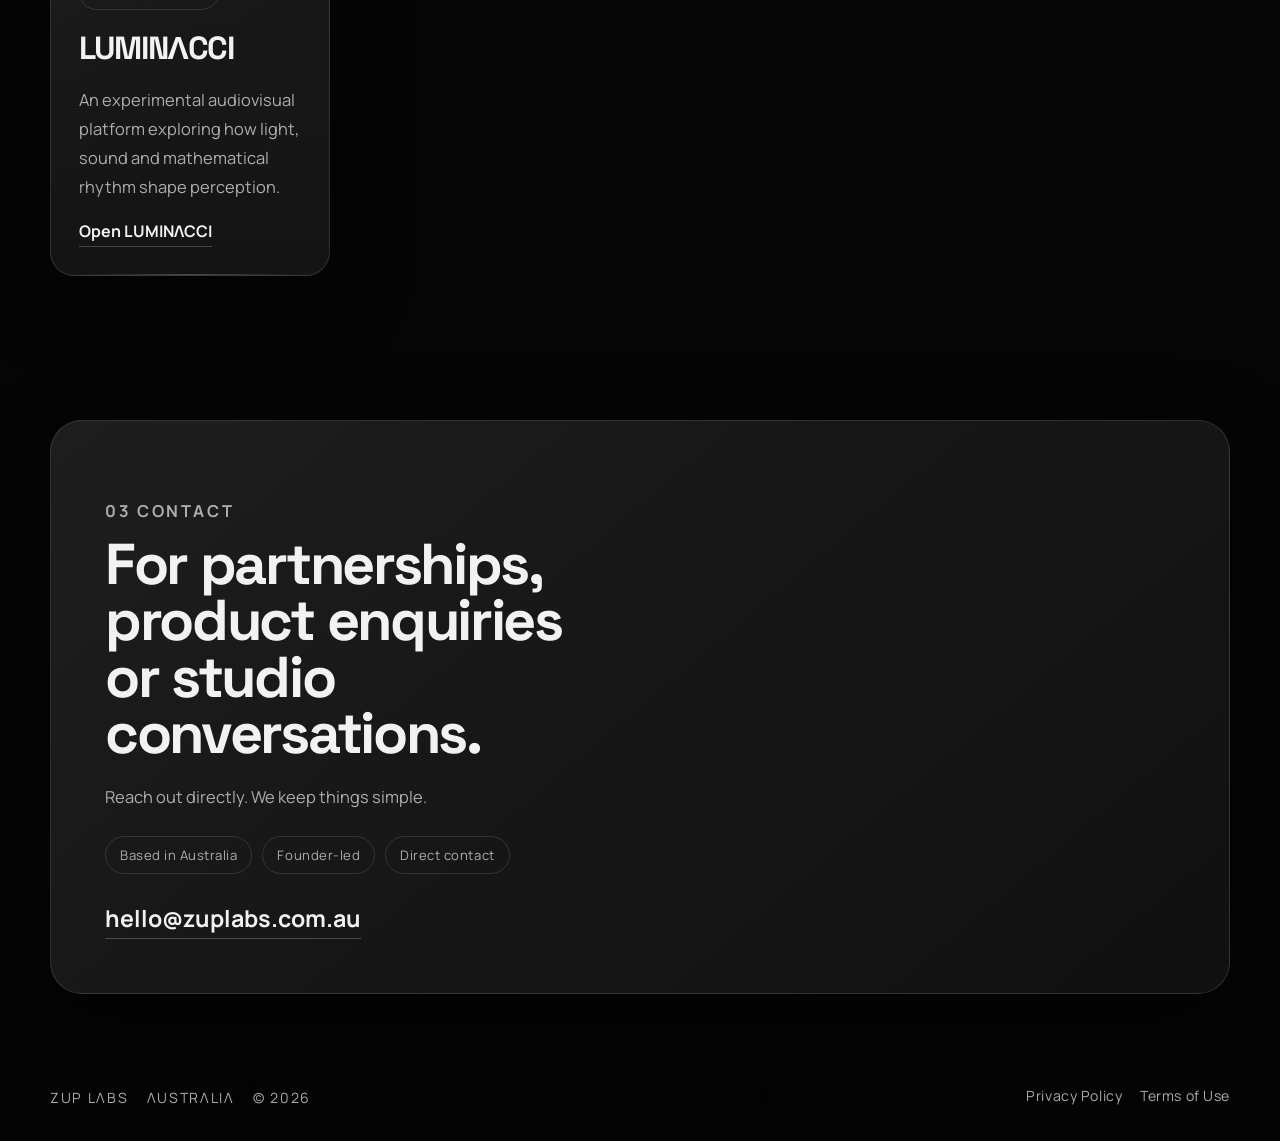
==== commit 03709873: "Refresh landing page design and UX" ====
--- a/index.html
+++ b/index.html
@@ -39,12 +39,21 @@
               compliance, accountability, decision quality and field execution
               matter.
             </p>
+            <div class="hero-signal-row" aria-label="Core focus areas">
+              <span>Decision quality</span>
+              <span>Field execution</span>
+              <span>Accountability</span>
+            </div>
             <div class="hero-actions">
               <a class="button button-primary" href="#ventures">View products</a>
               <a class="button button-secondary" href="mailto:hello@zuplabs.com.au"
                 >hello@zuplabs.com.au</a
               >
             </div>
+            <p class="hero-note">
+              Built for environments where useful under pressure matters more
+              than polished in theory.
+            </p>
           </div>
 
           <aside class="hero-panel" aria-label="Brand positioning">
@@ -69,7 +78,7 @@
                 </div>
                 <div>
                   <h3>Build</h3>
-                  <p>Focused products designed around field conditions and practical constraints.</p>
+                  <p>Focused ventures shaped around practical constraints and real operating conditions.</p>
                 </div>
               </article>
 
@@ -84,7 +93,7 @@
                 </div>
                 <div>
                   <h3>Operate</h3>
-                  <p>Decision support and execution systems that stay useful inside live environments.</p>
+                  <p>Decision support and execution systems that remain useful inside live environments.</p>
                 </div>
               </article>
 
@@ -97,7 +106,7 @@
                 </div>
                 <div>
                   <h3>Verify</h3>
-                  <p>Clear records, oversight and accountability where compliance and proof matter.</p>
+                  <p>Clear records, oversight and accountability where proof and compliance matter.</p>
                 </div>
               </article>
             </div>
@@ -105,6 +114,7 @@
             <div class="hero-panel-copy">
               <p>MΛIN BRΛND</p>
               <strong>zuplabs.com.au</strong>
+              <span>Software ventures for operational reality.</span>
             </div>
           </aside>
         </section>
@@ -127,13 +137,34 @@
               accountability. The aim is simple: useful systems that perform in
               the real world, not just in theory.
             </p>
+            <div class="about-principles">
+              <article class="about-principle">
+                <span>01</span>
+                <strong>Built for real constraints</strong>
+              </article>
+              <article class="about-principle">
+                <span>02</span>
+                <strong>Useful under pressure</strong>
+              </article>
+              <article class="about-principle">
+                <span>03</span>
+                <strong>Clearer decisions, cleaner proof</strong>
+              </article>
+            </div>
           </div>
         </section>
 
         <section id="ventures" class="section ventures reveal">
-          <div class="section-heading">
-            <p class="eyebrow">02 Current ventures</p>
-            <h2>Five focused ventures. One parent brand.</h2>
+          <div class="section-heading ventures-heading">
+            <div>
+              <p class="eyebrow">02 Current ventures</p>
+              <h2>Five focused ventures. One parent brand.</h2>
+            </div>
+            <p class="ventures-intro">
+              A compact portfolio of software ventures across healthcare,
+              infrastructure, decision-intelligence and emerging digital
+              systems.
+            </p>
           </div>
 
           <div class="venture-grid">
@@ -254,6 +285,11 @@
             <p>
               Reach out directly. We keep things simple.
             </p>
+            <div class="contact-rail">
+              <span>Based in Australia</span>
+              <span>Founder-led</span>
+              <span>Direct contact</span>
+            </div>
             <a class="contact-link" href="mailto:hello@zuplabs.com.au"
               >hello@zuplabs.com.au</a
             >
--- a/style.css
+++ b/style.css
@@ -31,6 +31,7 @@
     linear-gradient(180deg, #0a0a0a 0%, #040404 100%);
   color: var(--text);
   font-family: "Manrope", sans-serif;
+  -webkit-font-smoothing: antialiased;
 }
 
 img {
@@ -60,6 +61,20 @@
   mask-image: linear-gradient(180deg, rgba(0, 0, 0, 0.35), transparent 80%);
 }
 
+.page-shell::after {
+  content: "";
+  position: absolute;
+  inset: 220px auto auto 50%;
+  width: min(86vw, 1200px);
+  height: 680px;
+  transform: translateX(-50%);
+  border-radius: 999px;
+  background:
+    radial-gradient(circle at center, rgba(255, 255, 255, 0.07), transparent 58%);
+  pointer-events: none;
+  filter: blur(18px);
+}
+
 .site-header,
 .section,
 .site-footer,
@@ -76,7 +91,7 @@
   align-items: center;
   justify-content: space-between;
   gap: 24px;
-  padding: 22px 0;
+  padding: 22px 0 18px;
   backdrop-filter: blur(18px);
 }
 
@@ -137,7 +152,7 @@
   display: grid;
   grid-template-columns: minmax(0, 1.25fr) minmax(300px, 0.9fr);
   gap: 28px;
-  padding-top: 56px;
+  padding-top: 68px;
   min-height: calc(100vh - 96px);
   align-items: center;
 }
@@ -156,6 +171,9 @@
 .hero-copy {
   padding: clamp(32px, 5vw, 64px);
   border-radius: var(--radius-xl);
+  background:
+    linear-gradient(180deg, rgba(255, 255, 255, 0.05), rgba(255, 255, 255, 0.025)),
+    linear-gradient(120deg, rgba(255, 255, 255, 0.04), transparent 55%);
 }
 
 .eyebrow {
@@ -181,7 +199,7 @@
 
 .hero h1 {
   max-width: 12ch;
-  font-size: clamp(3.4rem, 8vw, 7rem);
+  font-size: clamp(3.7rem, 8vw, 7.4rem);
 }
 
 .hero-text,
@@ -198,14 +216,42 @@
 
 .hero-text {
   max-width: 58ch;
-  margin: 24px 0 0;
+  margin: 22px 0 0;
+}
+
+.hero-signal-row {
+  display: flex;
+  flex-wrap: wrap;
+  gap: 10px;
+  margin-top: 28px;
+}
+
+.hero-signal-row span,
+.contact-rail span {
+  display: inline-flex;
+  align-items: center;
+  min-height: 38px;
+  padding: 0 14px;
+  border: 1px solid var(--line);
+  border-radius: 999px;
+  color: var(--text-muted);
+  font-size: 0.82rem;
+  letter-spacing: 0.04em;
 }
 
 .hero-actions {
   display: flex;
   flex-wrap: wrap;
   gap: 14px;
-  margin-top: 36px;
+  margin-top: 30px;
+}
+
+.hero-note {
+  margin: 22px 0 0;
+  max-width: 46ch;
+  color: var(--text-muted);
+  font-size: 0.95rem;
+  line-height: 1.7;
 }
 
 .button {
@@ -234,11 +280,13 @@
 .button-primary {
   background: #fafafa;
   color: #111111;
+  box-shadow: 0 10px 30px rgba(255, 255, 255, 0.08);
 }
 
 .button-secondary {
   border: 1px solid var(--line-strong);
   color: var(--text);
+  background: rgba(255, 255, 255, 0.02);
 }
 
 .hero-panel {
@@ -286,7 +334,7 @@
   position: relative;
   z-index: 1;
   display: grid;
-  gap: 14px;
+  gap: 12px;
   align-content: center;
 }
 
@@ -295,7 +343,7 @@
   grid-template-columns: 54px minmax(0, 1fr);
   gap: 16px;
   align-items: start;
-  padding: 18px;
+  padding: 18px 18px 17px;
   border: 1px solid var(--line);
   border-radius: 22px;
   background: linear-gradient(180deg, rgba(255, 255, 255, 0.045), rgba(255, 255, 255, 0.02));
@@ -363,6 +411,13 @@
   font-weight: 700;
 }
 
+.hero-panel-copy span {
+  margin-top: 8px;
+  color: var(--text-muted);
+  font-size: 0.9rem;
+  line-height: 1.6;
+}
+
 .section-grid {
   display: grid;
   grid-template-columns: 160px minmax(0, 1fr);
@@ -396,6 +451,9 @@
 .section-content {
   padding: clamp(28px, 4vw, 44px);
   border-radius: var(--radius-lg);
+  background:
+    linear-gradient(180deg, rgba(255, 255, 255, 0.04), rgba(255, 255, 255, 0.02)),
+    linear-gradient(120deg, rgba(255, 255, 255, 0.025), transparent 52%);
 }
 
 .section-content h2,
@@ -409,12 +467,56 @@
   margin: 22px 0 0;
 }
 
+.about-principles {
+  display: grid;
+  grid-template-columns: repeat(3, minmax(0, 1fr));
+  gap: 12px;
+  margin-top: 28px;
+}
+
+.about-principle {
+  padding: 18px;
+  border: 1px solid var(--line);
+  border-radius: 18px;
+  background: rgba(255, 255, 255, 0.02);
+}
+
+.about-principle span {
+  display: block;
+  color: var(--text-muted);
+  font-size: 0.72rem;
+  letter-spacing: 0.14em;
+  text-transform: uppercase;
+}
+
+.about-principle strong {
+  display: block;
+  margin-top: 12px;
+  font-family: "Space Grotesk", sans-serif;
+  font-size: 1rem;
+  line-height: 1.3;
+}
+
 .section-heading {
   max-width: 780px;
 }
 
+.ventures-heading {
+  display: grid;
+  grid-template-columns: minmax(0, 1fr) minmax(260px, 360px);
+  gap: 24px;
+  align-items: end;
+}
+
 .section-heading h2 {
   margin-top: 8px;
+}
+
+.ventures-intro {
+  margin: 0;
+  color: var(--text-muted);
+  line-height: 1.7;
+  font-size: 0.98rem;
 }
 
 .venture-grid {
@@ -433,7 +535,8 @@
   border-radius: var(--radius-lg);
   min-height: 320px;
   background:
-    linear-gradient(180deg, rgba(255, 255, 255, 0.05), rgba(255, 255, 255, 0.02)),
+    linear-gradient(180deg, rgba(255, 255, 255, 0.055), rgba(255, 255, 255, 0.02)),
+    linear-gradient(140deg, rgba(255, 255, 255, 0.025), transparent 60%),
     var(--surface);
 }
 
@@ -510,6 +613,22 @@
   inset: auto 28px 0;
   height: 1px;
   background: linear-gradient(90deg, transparent, rgba(255, 255, 255, 0.24), transparent);
+}
+
+.venture-card::before {
+  content: "";
+  position: absolute;
+  inset: 0;
+  border-radius: inherit;
+  background: linear-gradient(180deg, rgba(255, 255, 255, 0.02), transparent 30%);
+  opacity: 0;
+  transition: opacity 180ms ease;
+  pointer-events: none;
+}
+
+.venture-card:hover::before,
+.venture-card:focus-within::before {
+  opacity: 1;
 }
 
 .venture-meta {
@@ -582,6 +701,13 @@
   margin: 22px 0 0;
 }
 
+.contact-rail {
+  display: flex;
+  flex-wrap: wrap;
+  gap: 10px;
+  margin-top: 24px;
+}
+
 .contact-link {
   margin-top: 28px;
   font-size: clamp(1.1rem, 2vw, 1.45rem);
@@ -699,7 +825,8 @@
 @media (max-width: 1080px) {
   .hero,
   .section-grid,
-  .venture-grid {
+  .venture-grid,
+  .ventures-heading {
     grid-template-columns: 1fr;
   }
 
@@ -713,6 +840,10 @@
 
   .section-label {
     padding-top: 0;
+  }
+
+  .about-principles {
+    grid-template-columns: 1fr;
   }
 
   .hero-system-grid {
@@ -770,6 +901,11 @@
     font-size: clamp(2.7rem, 16vw, 4.4rem);
   }
 
+  .hero-signal-row,
+  .contact-rail {
+    gap: 8px;
+  }
+
   .hero-system-grid {
     grid-template-columns: 1fr;
   }
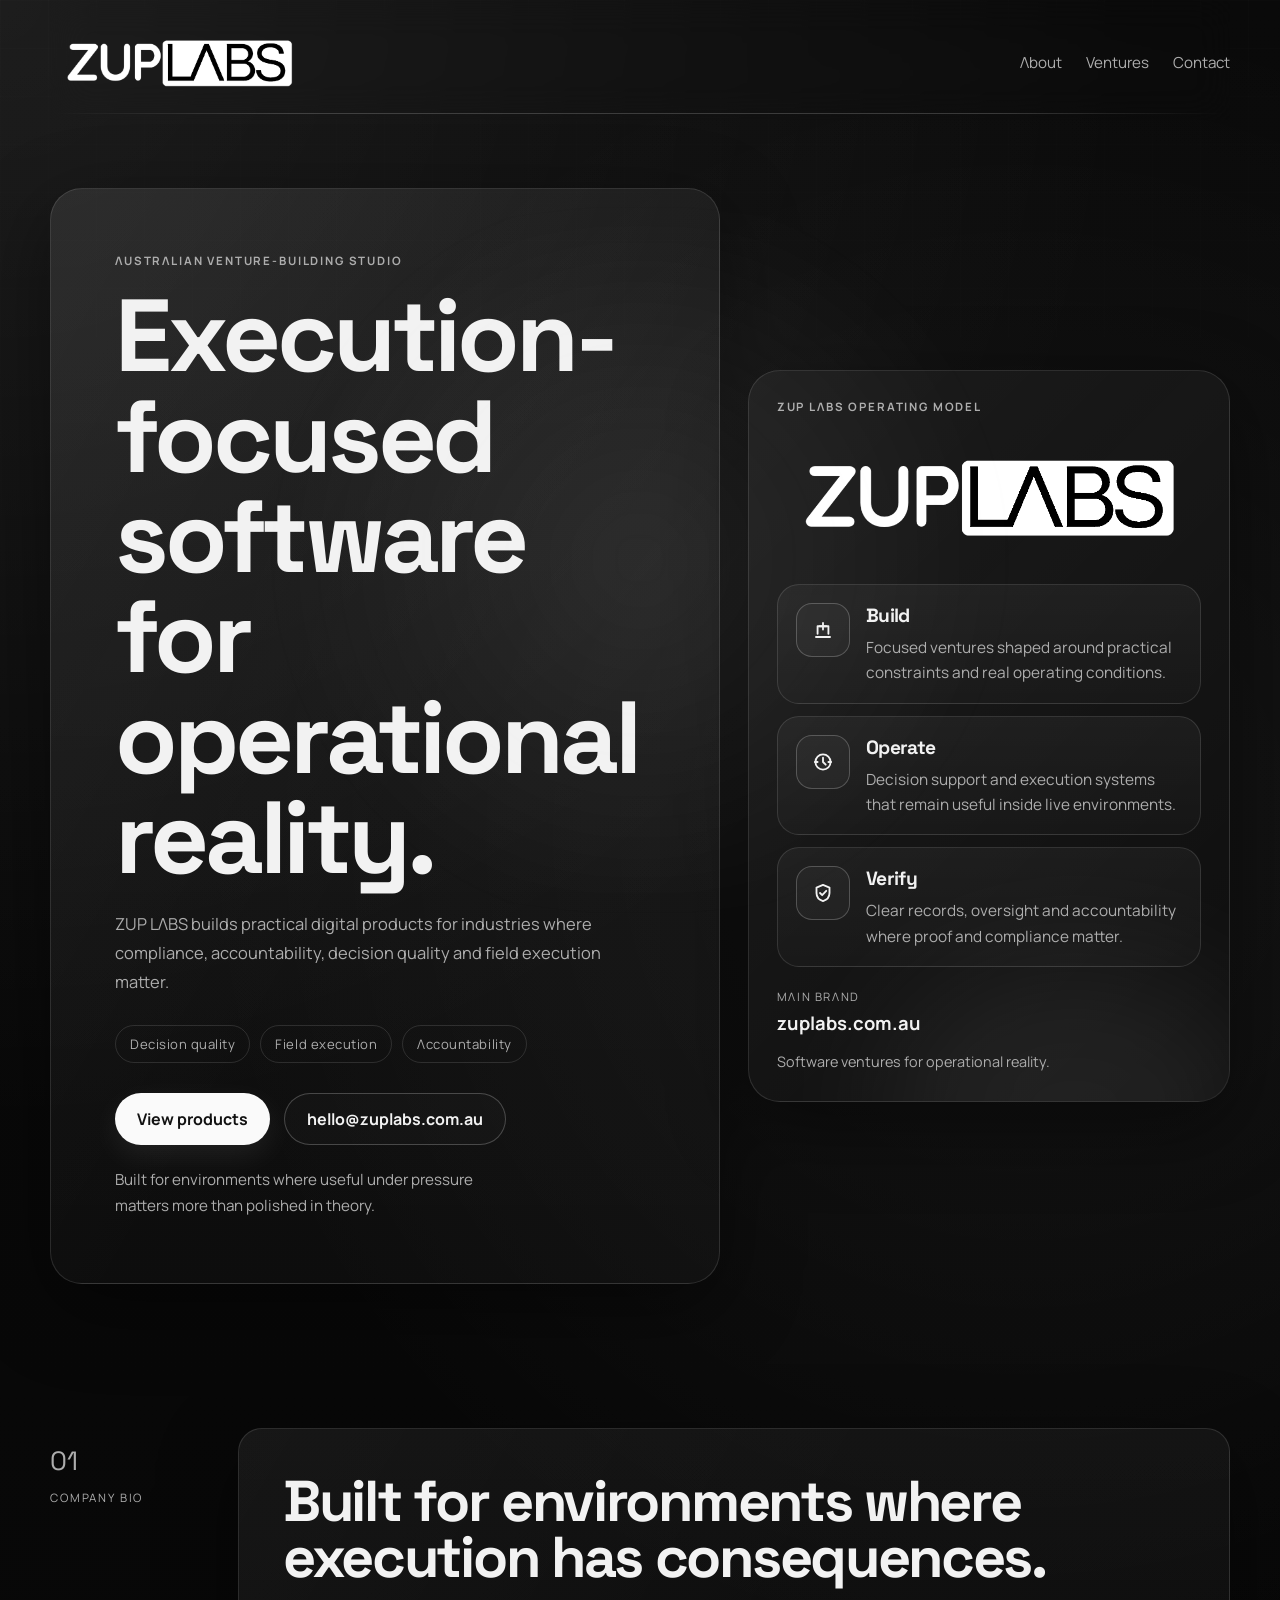
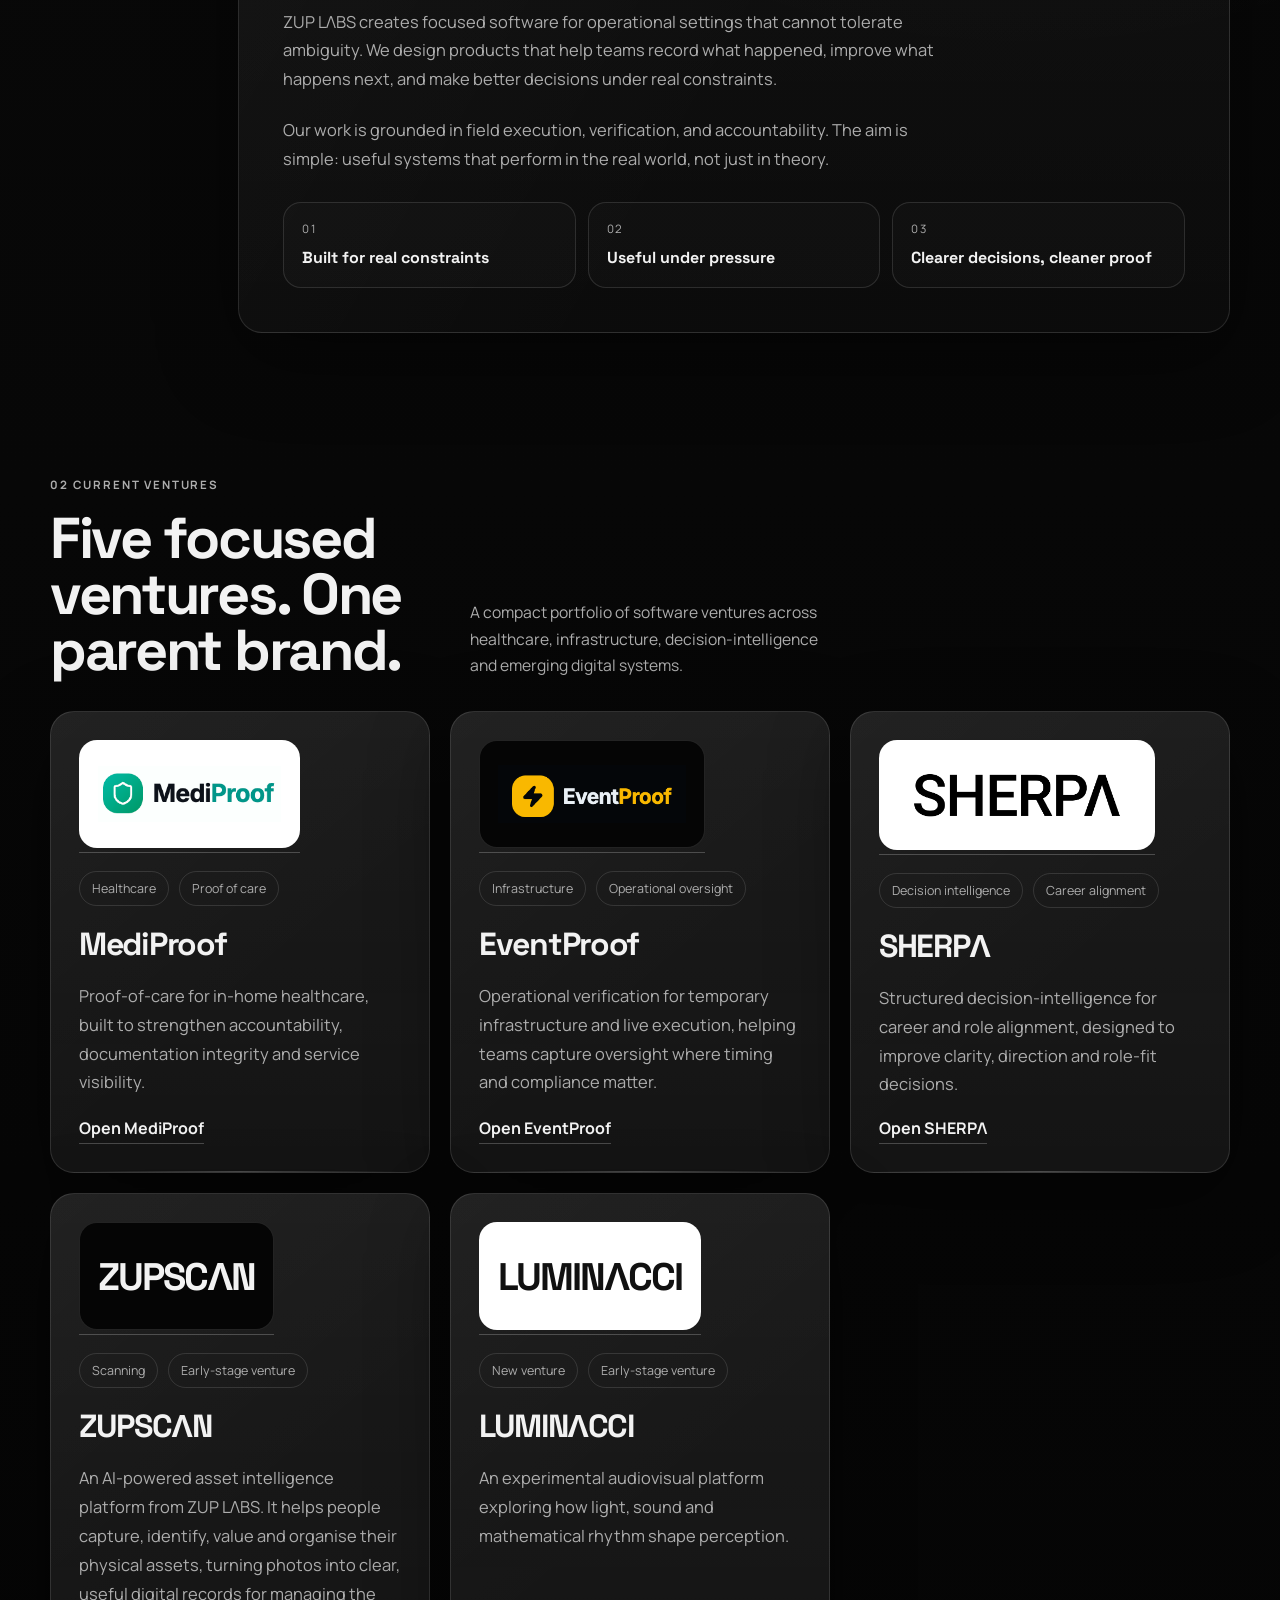
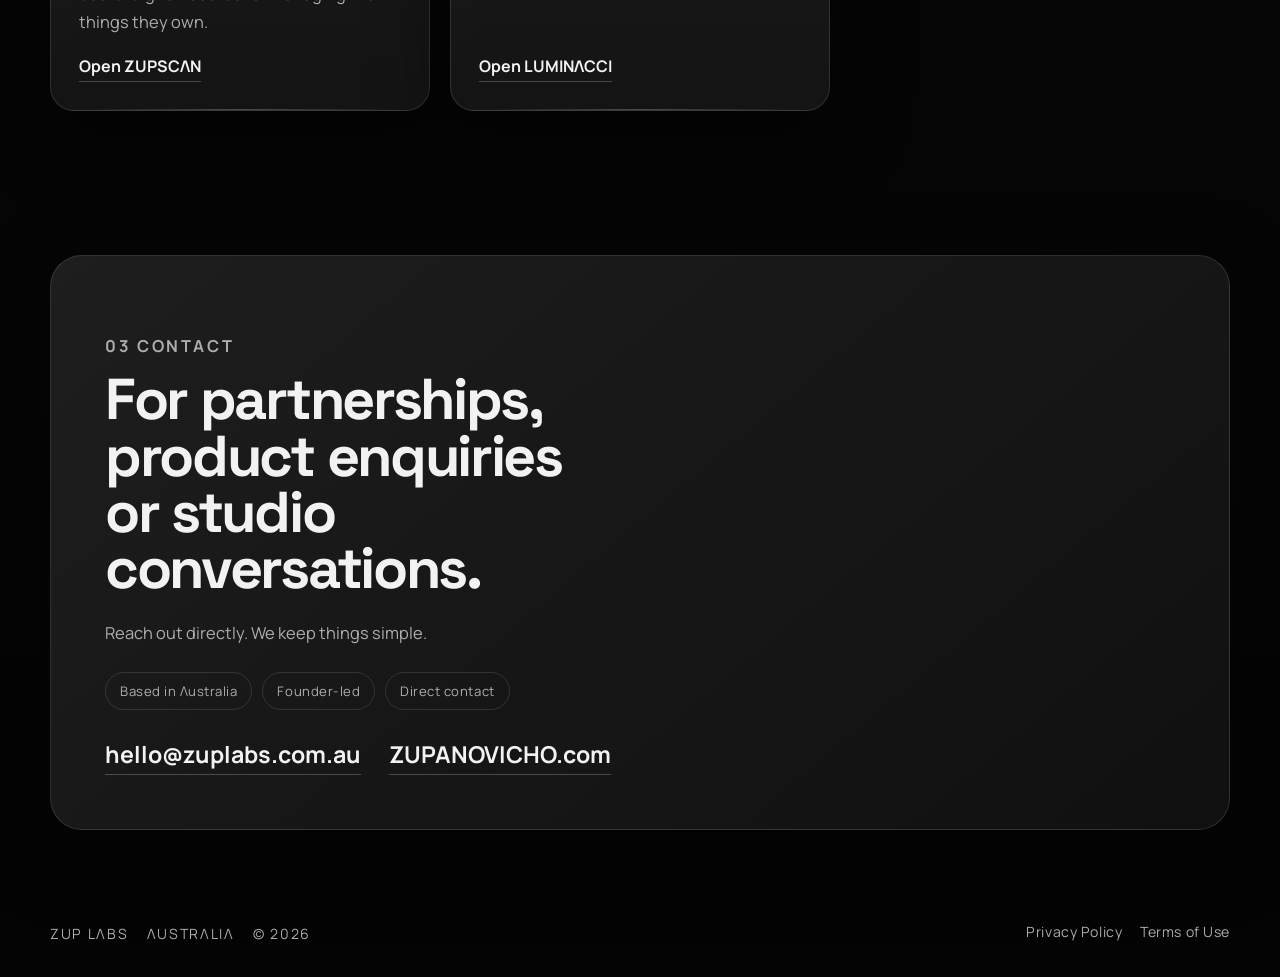
==== commit 473d3497: "Polish branding and add clickable site links" ====
--- a/index.html
+++ b/index.html
@@ -42,7 +42,7 @@
             <div class="hero-signal-row" aria-label="Core focus areas">
               <span>Decision quality</span>
               <span>Field execution</span>
-              <span>Accountability</span>
+              <span>Λccountability</span>
             </div>
             <div class="hero-actions">
               <a class="button button-primary" href="#ventures">View products</a>
@@ -59,11 +59,19 @@
           <aside class="hero-panel" aria-label="Brand positioning">
             <div class="hero-panel-header">
               <p class="eyebrow hero-panel-eyebrow">ZUP LΛBS operating model</p>
-              <img
-                class="hero-panel-brandmark"
-                src="assets/zup-labs-logo-white.png"
-                alt="ZUP LΛBS logo"
-              />
+              <a
+                class="brandmark-link"
+                href="https://zuplabs.com.au"
+                target="_blank"
+                rel="noreferrer"
+                aria-label="Open ZUP LΛBS"
+              >
+                <img
+                  class="hero-panel-brandmark"
+                  src="assets/zup-labs-logo-white.png"
+                  alt="ZUP LΛBS logo"
+                />
+              </a>
             </div>
 
             <div class="hero-system-grid">
@@ -169,13 +177,21 @@
 
           <div class="venture-grid">
             <article class="venture-card">
-              <div class="venture-logo-wrap venture-logo-wrap-light">
-                <img
-                  class="venture-logo venture-logo-mediproof"
-                  src="assets/mediproof-logo.png"
-                  alt="MediProof logo"
-                />
-              </div>
+              <a
+                class="venture-logo-link"
+                href="https://mediproof.zuplabs.com.au"
+                target="_blank"
+                rel="noreferrer"
+                aria-label="Open MediProof"
+              >
+                <div class="venture-logo-wrap venture-logo-wrap-light">
+                  <img
+                    class="venture-logo venture-logo-mediproof"
+                    src="assets/mediproof-logo.png"
+                    alt="MediProof logo"
+                  />
+                </div>
+              </a>
               <div class="venture-meta">
                 <span>Healthcare</span>
                 <span>Proof of care</span>
@@ -191,13 +207,21 @@
             </article>
 
             <article class="venture-card">
-              <div class="venture-logo-wrap venture-logo-wrap-dark">
-                <img
-                  class="venture-logo venture-logo-eventproof"
-                  src="assets/eventproof-logo.png"
-                  alt="EventProof logo"
-                />
-              </div>
+              <a
+                class="venture-logo-link"
+                href="https://eventproof.zuplabs.com.au"
+                target="_blank"
+                rel="noreferrer"
+                aria-label="Open EventProof"
+              >
+                <div class="venture-logo-wrap venture-logo-wrap-dark">
+                  <img
+                    class="venture-logo venture-logo-eventproof"
+                    src="assets/eventproof-logo.png"
+                    alt="EventProof logo"
+                  />
+                </div>
+              </a>
               <div class="venture-meta">
                 <span>Infrastructure</span>
                 <span>Operational oversight</span>
@@ -217,13 +241,21 @@
             </article>
 
             <article class="venture-card">
-              <div class="venture-logo-wrap venture-logo-wrap-light">
-                <img
-                  class="venture-logo venture-logo-sherpa"
-                  src="assets/sherpa-logo-clean.png"
-                  alt="SHERPΛ logo"
-                />
-              </div>
+              <a
+                class="venture-logo-link"
+                href="https://yoursherpa.app"
+                target="_blank"
+                rel="noreferrer"
+                aria-label="Open SHERPΛ"
+              >
+                <div class="venture-logo-wrap venture-logo-wrap-light">
+                  <img
+                    class="venture-logo venture-logo-sherpa"
+                    src="assets/sherpa-logo-clean.png"
+                    alt="SHERPΛ logo"
+                  />
+                </div>
+              </a>
               <div class="venture-meta">
                 <span>Decision intelligence</span>
                 <span>Career alignment</span>
@@ -239,9 +271,17 @@
             </article>
 
             <article class="venture-card">
-              <div class="venture-wordmark-wrap venture-wordmark-wrap-dark">
-                <span class="venture-wordmark">ZUPSCΛN</span>
-              </div>
+              <a
+                class="venture-logo-link"
+                href="https://scan.zuplabs.com.au"
+                target="_blank"
+                rel="noreferrer"
+                aria-label="Open ZUPSCΛN"
+              >
+                <div class="venture-wordmark-wrap venture-wordmark-wrap-dark">
+                  <span class="venture-wordmark">ZUPSCΛN</span>
+                </div>
+              </a>
               <div class="venture-meta">
                 <span>Scanning</span>
                 <span>Early-stage venture</span>
@@ -259,9 +299,17 @@
             </article>
 
             <article class="venture-card">
-              <div class="venture-wordmark-wrap venture-wordmark-wrap-light">
-                <span class="venture-wordmark venture-wordmark-dark">LUMINΛCCI</span>
-              </div>
+              <a
+                class="venture-logo-link"
+                href="https://luminacci.zuplabs.com.au"
+                target="_blank"
+                rel="noreferrer"
+                aria-label="Open LUMINΛCCI"
+              >
+                <div class="venture-wordmark-wrap venture-wordmark-wrap-light">
+                  <span class="venture-wordmark venture-wordmark-dark">LUMINΛCCI</span>
+                </div>
+              </a>
               <div class="venture-meta">
                 <span>New venture</span>
                 <span>Early-stage venture</span>
@@ -286,13 +334,22 @@
               Reach out directly. We keep things simple.
             </p>
             <div class="contact-rail">
-              <span>Based in Australia</span>
+              <span>Based in Λustralia</span>
               <span>Founder-led</span>
               <span>Direct contact</span>
             </div>
-            <a class="contact-link" href="mailto:hello@zuplabs.com.au"
-              >hello@zuplabs.com.au</a
-            >
+            <div class="contact-links">
+              <a class="contact-link" href="mailto:hello@zuplabs.com.au"
+                >hello@zuplabs.com.au</a
+              >
+              <a
+                class="contact-link"
+                href="https://zupanovicho.com"
+                target="_blank"
+                rel="noreferrer"
+                >ZUPANOVICHO.com</a
+              >
+            </div>
           </div>
         </section>
       </main>
--- a/style.css
+++ b/style.css
@@ -330,6 +330,22 @@
   width: min(100%, 420px);
 }
 
+.brandmark-link,
+.venture-logo-link {
+  display: block;
+  width: fit-content;
+  transition:
+    transform 180ms ease,
+    opacity 180ms ease;
+}
+
+.brandmark-link:hover,
+.brandmark-link:focus-visible,
+.venture-logo-link:hover,
+.venture-logo-link:focus-visible {
+  transform: translateY(-2px);
+}
+
 .hero-system-grid {
   position: relative;
   z-index: 1;
@@ -521,7 +537,7 @@
 
 .venture-grid {
   display: grid;
-  grid-template-columns: repeat(auto-fit, minmax(250px, 1fr));
+  grid-template-columns: repeat(3, minmax(0, 1fr));
   gap: 20px;
   margin-top: 32px;
 }
@@ -713,6 +729,17 @@
   font-size: clamp(1.1rem, 2vw, 1.45rem);
 }
 
+.contact-links {
+  display: flex;
+  flex-wrap: wrap;
+  gap: 18px 28px;
+  margin-top: 28px;
+}
+
+.contact-links .contact-link {
+  margin-top: 0;
+}
+
 .site-footer {
   display: flex;
   justify-content: space-between;
@@ -825,9 +852,12 @@
 @media (max-width: 1080px) {
   .hero,
   .section-grid,
-  .venture-grid,
   .ventures-heading {
     grid-template-columns: 1fr;
+  }
+
+  .venture-grid {
+    grid-template-columns: repeat(2, minmax(0, 1fr));
   }
 
   .hero {
@@ -893,6 +923,10 @@
     align-items: flex-start;
   }
 
+  .venture-grid {
+    grid-template-columns: 1fr;
+  }
+
   .hero-panel-brandmark {
     width: 100%;
   }
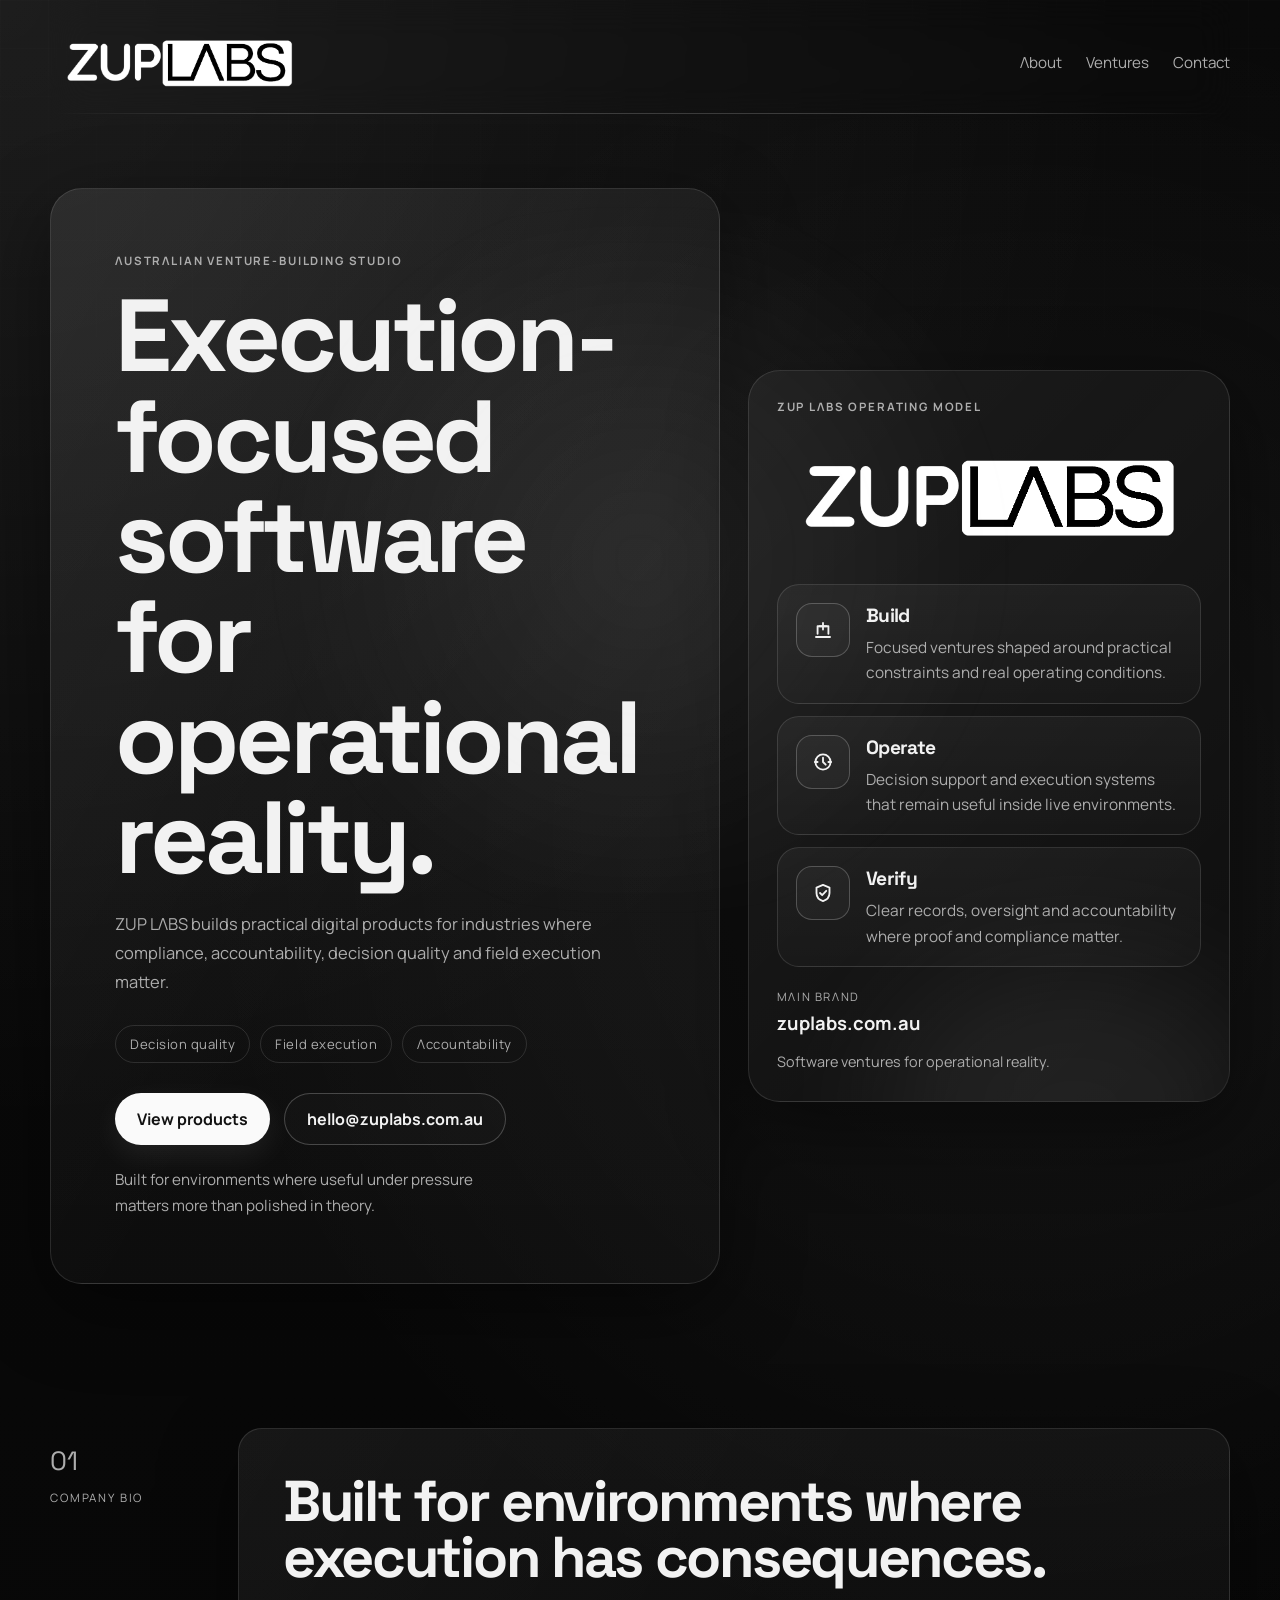
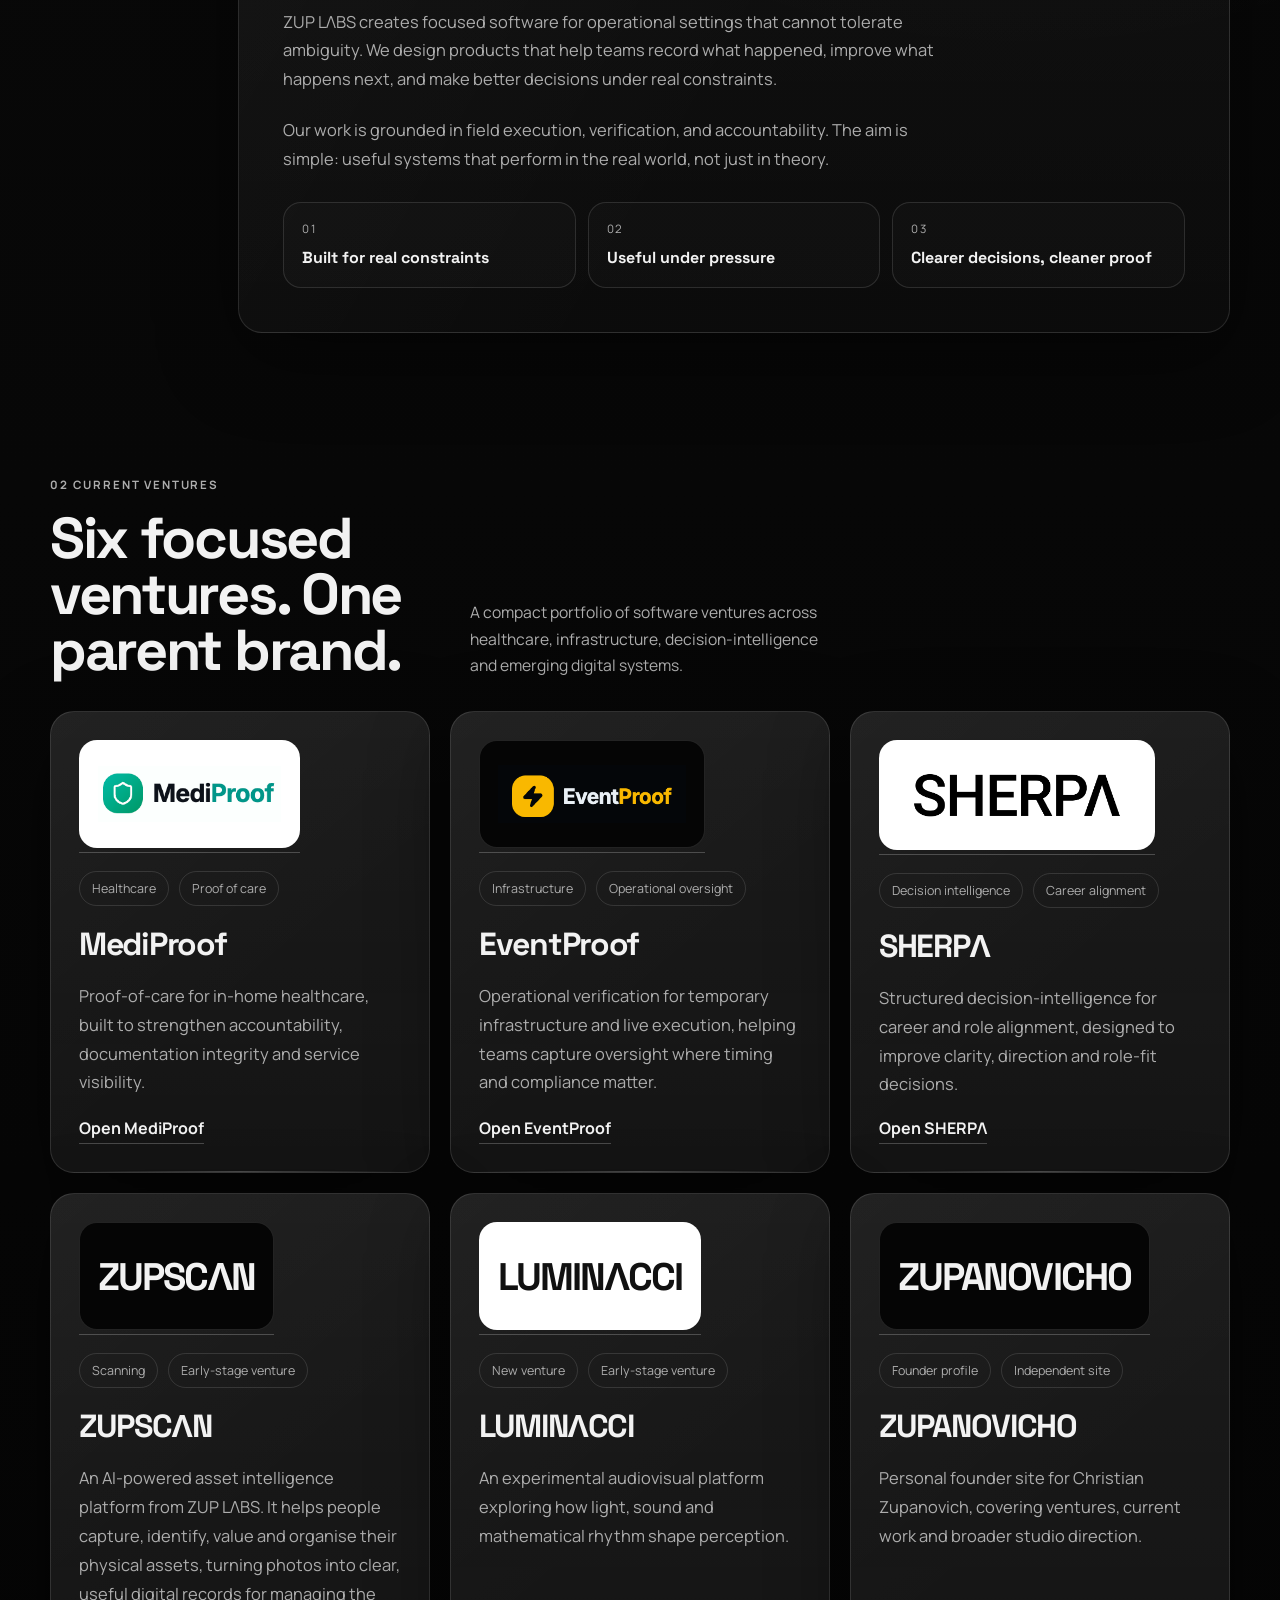
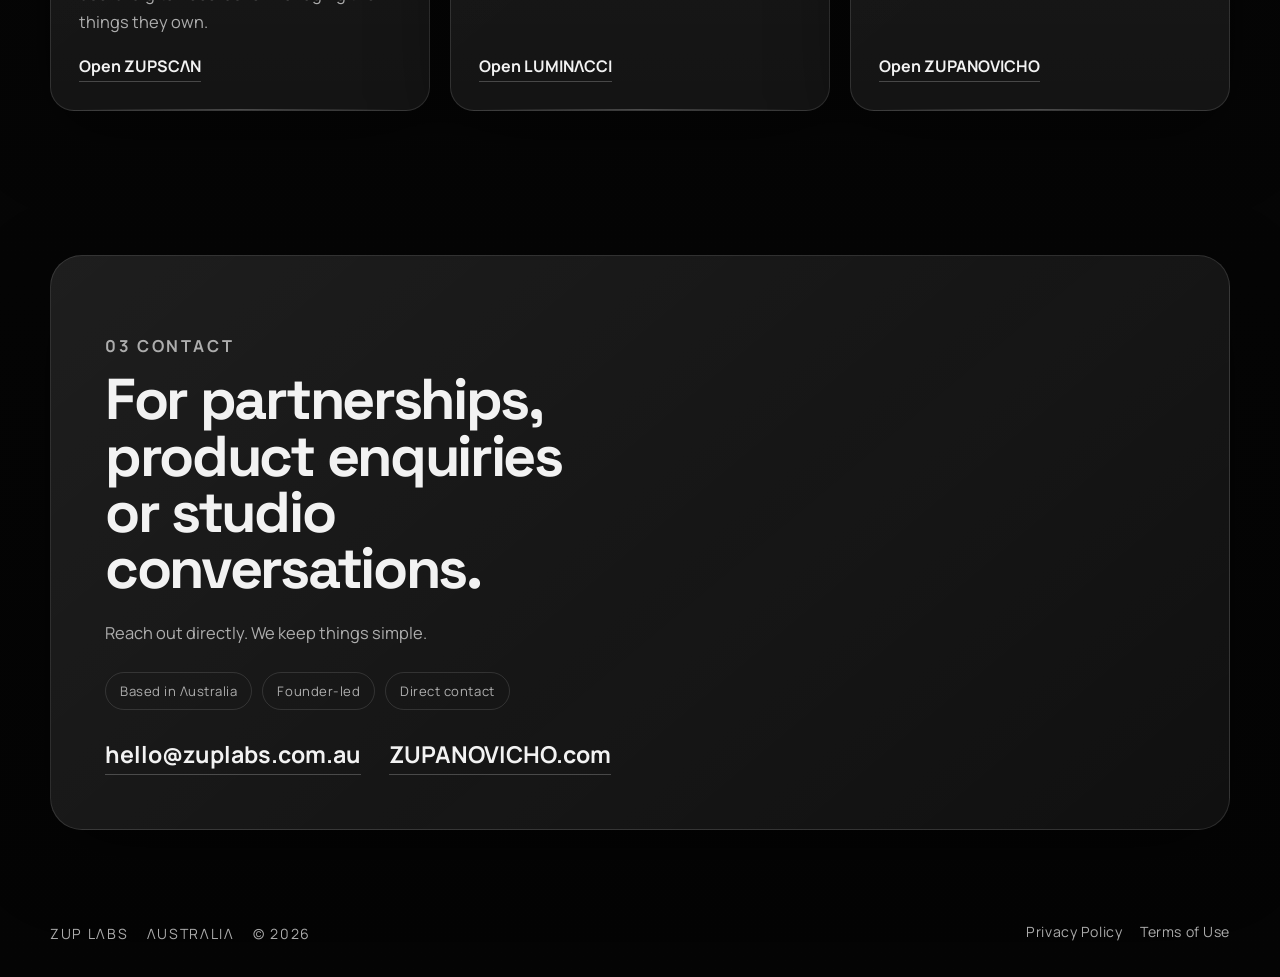
==== commit 33f3ff01: "Add ZUPANOVICHO venture card" ====
--- a/index.html
+++ b/index.html
@@ -166,7 +166,7 @@
           <div class="section-heading ventures-heading">
             <div>
               <p class="eyebrow">02 Current ventures</p>
-              <h2>Five focused ventures. One parent brand.</h2>
+              <h2>Six focused ventures. One parent brand.</h2>
             </div>
             <p class="ventures-intro">
               A compact portfolio of software ventures across healthcare,
@@ -321,6 +321,32 @@
               </p>
               <a href="https://luminacci.zuplabs.com.au" target="_blank" rel="noreferrer"
                 >Open LUMINΛCCI</a
+              >
+            </article>
+
+            <article class="venture-card">
+              <a
+                class="venture-logo-link"
+                href="https://zupanovicho.com"
+                target="_blank"
+                rel="noreferrer"
+                aria-label="Open ZUPANOVICHO"
+              >
+                <div class="venture-wordmark-wrap venture-wordmark-wrap-dark">
+                  <span class="venture-wordmark">ZUPANOVICHO</span>
+                </div>
+              </a>
+              <div class="venture-meta">
+                <span>Founder profile</span>
+                <span>Independent site</span>
+              </div>
+              <h3>ZUPANOVICHO</h3>
+              <p>
+                Personal founder site for Christian Zupanovich, covering
+                ventures, current work and broader studio direction.
+              </p>
+              <a href="https://zupanovicho.com" target="_blank" rel="noreferrer"
+                >Open ZUPANOVICHO</a
               >
             </article>
           </div>
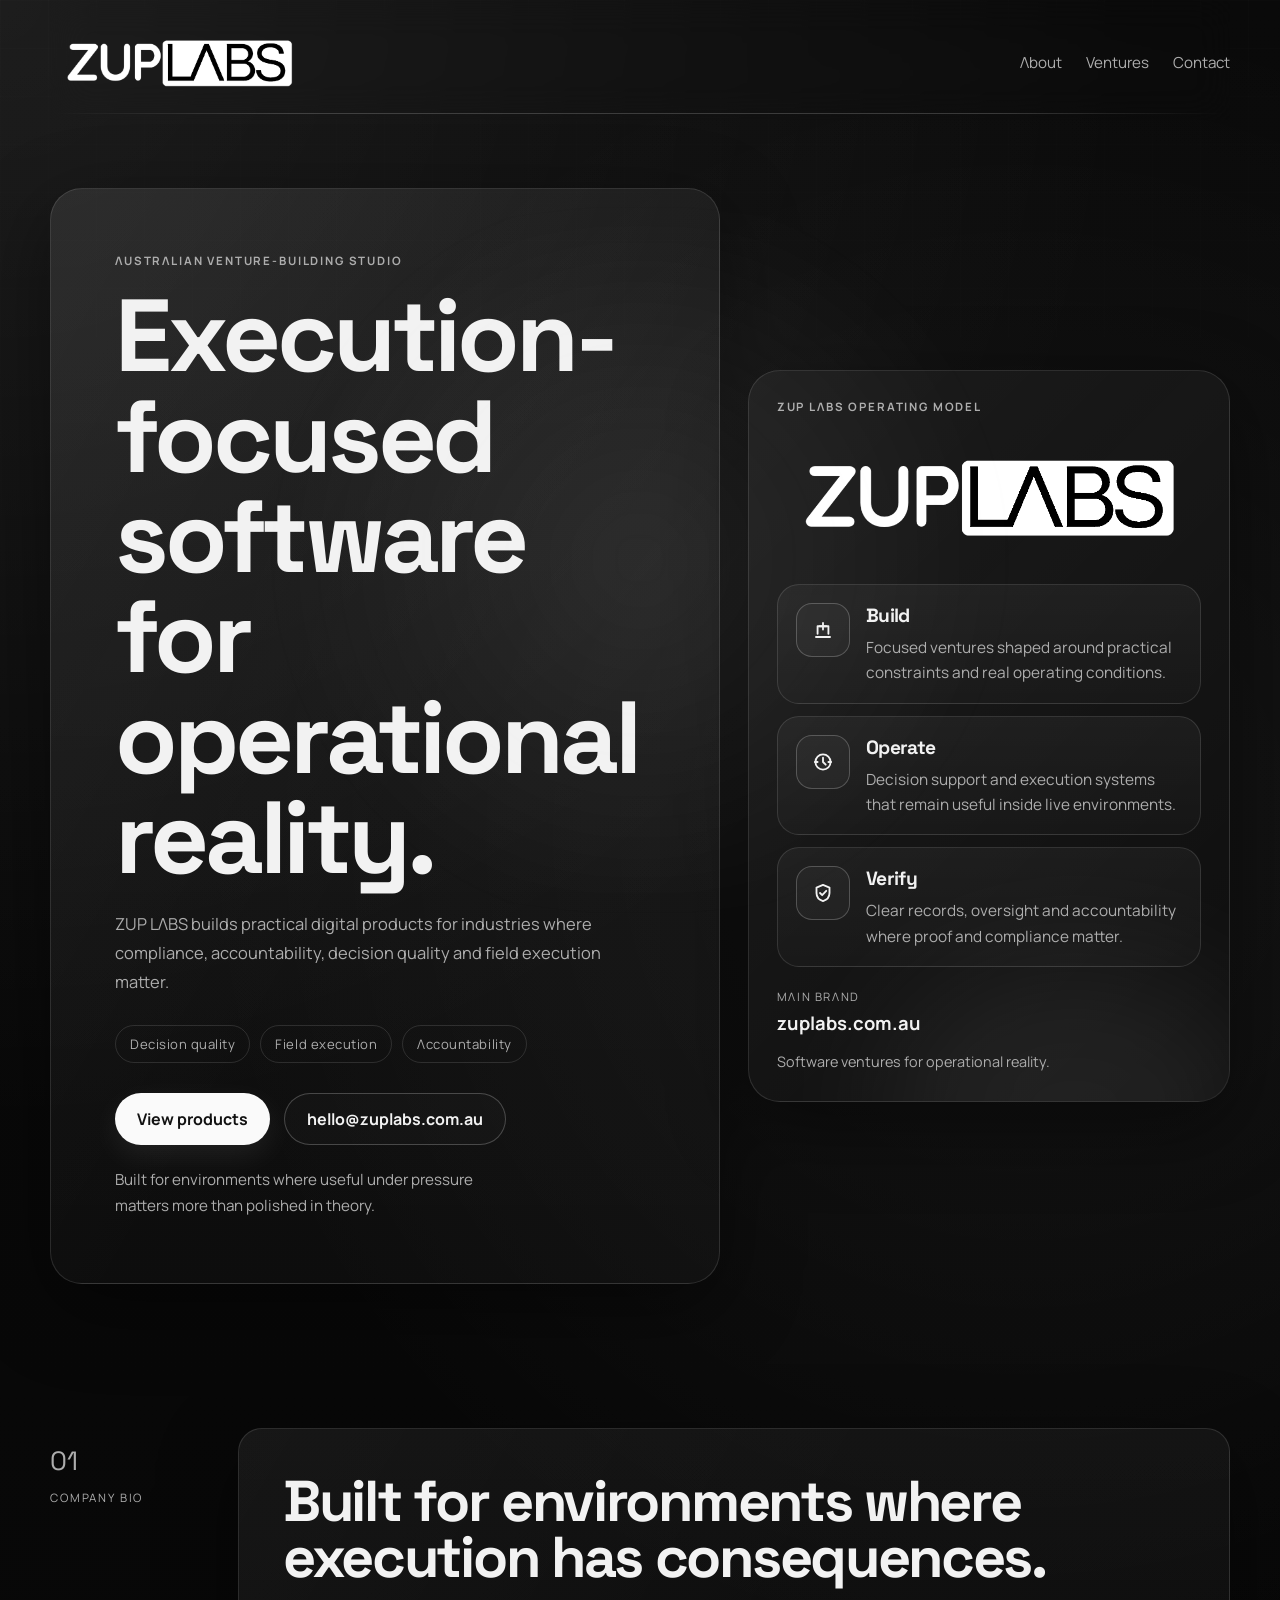
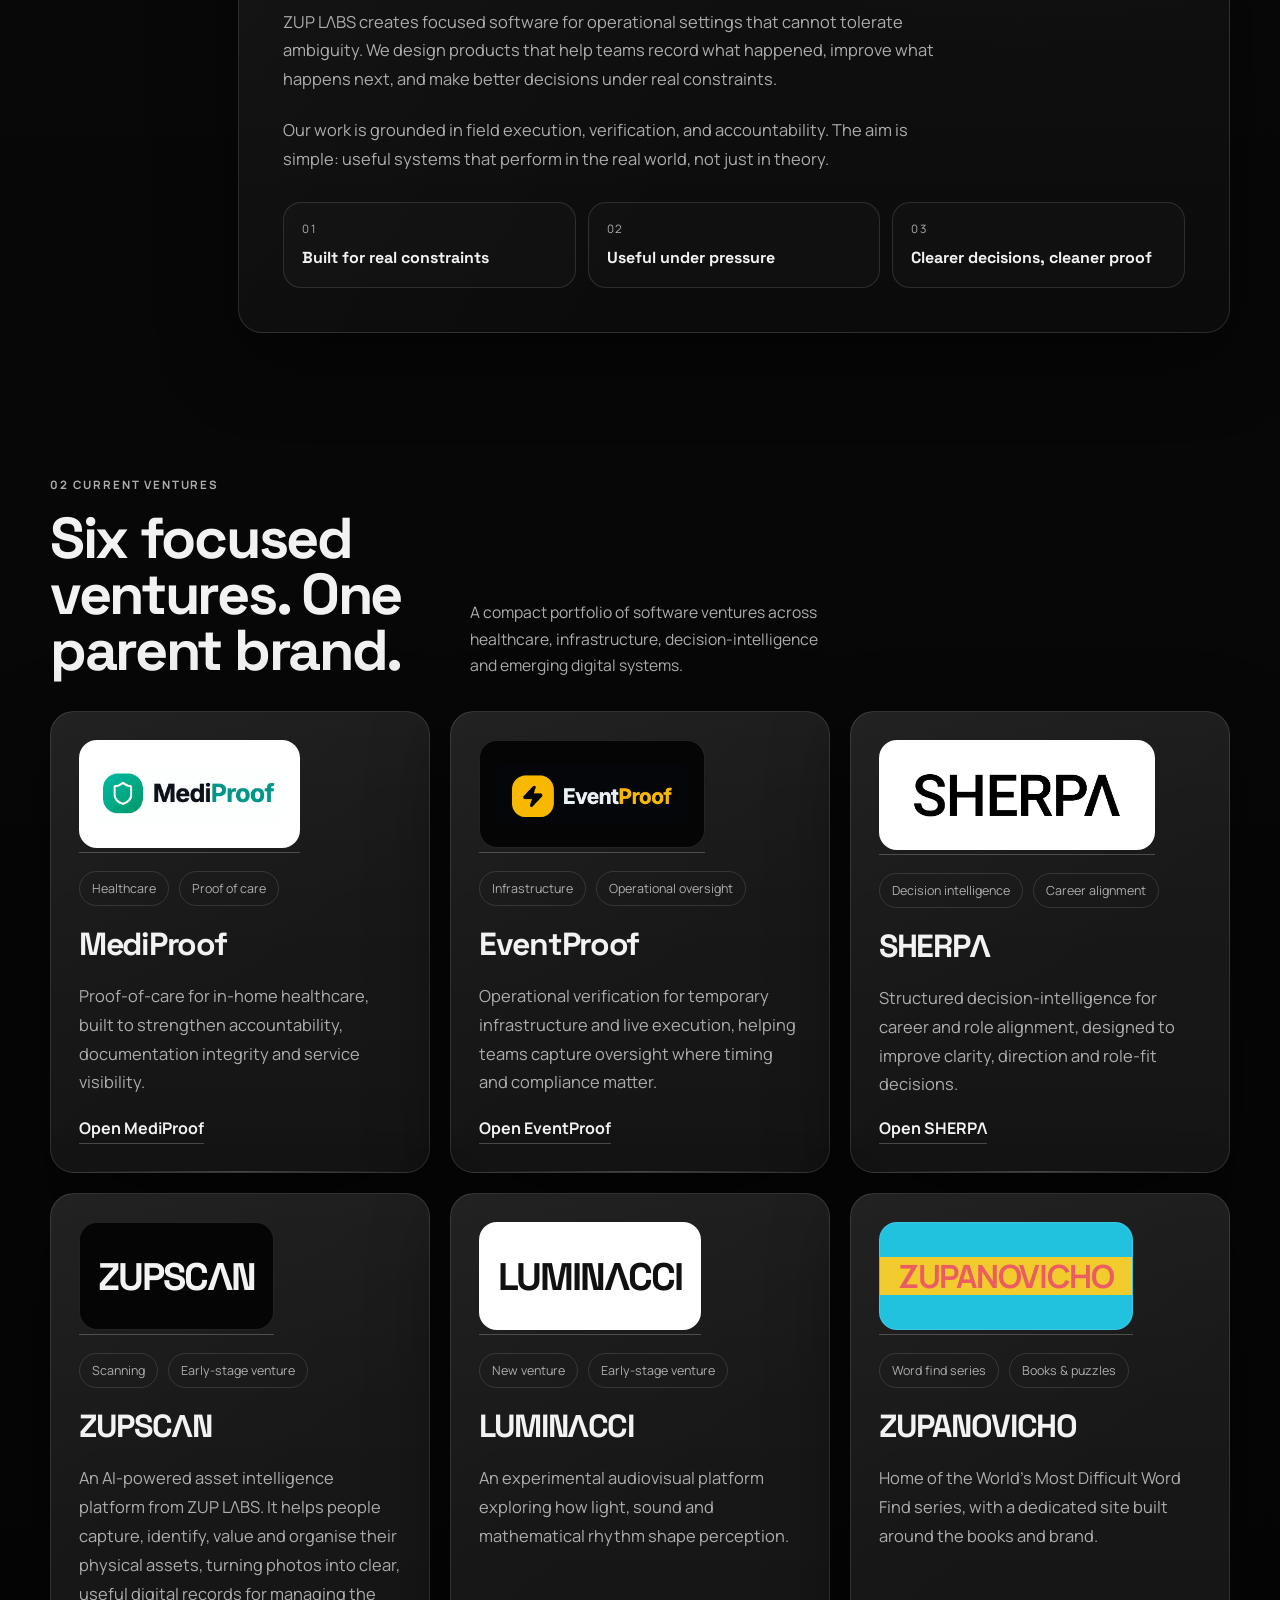
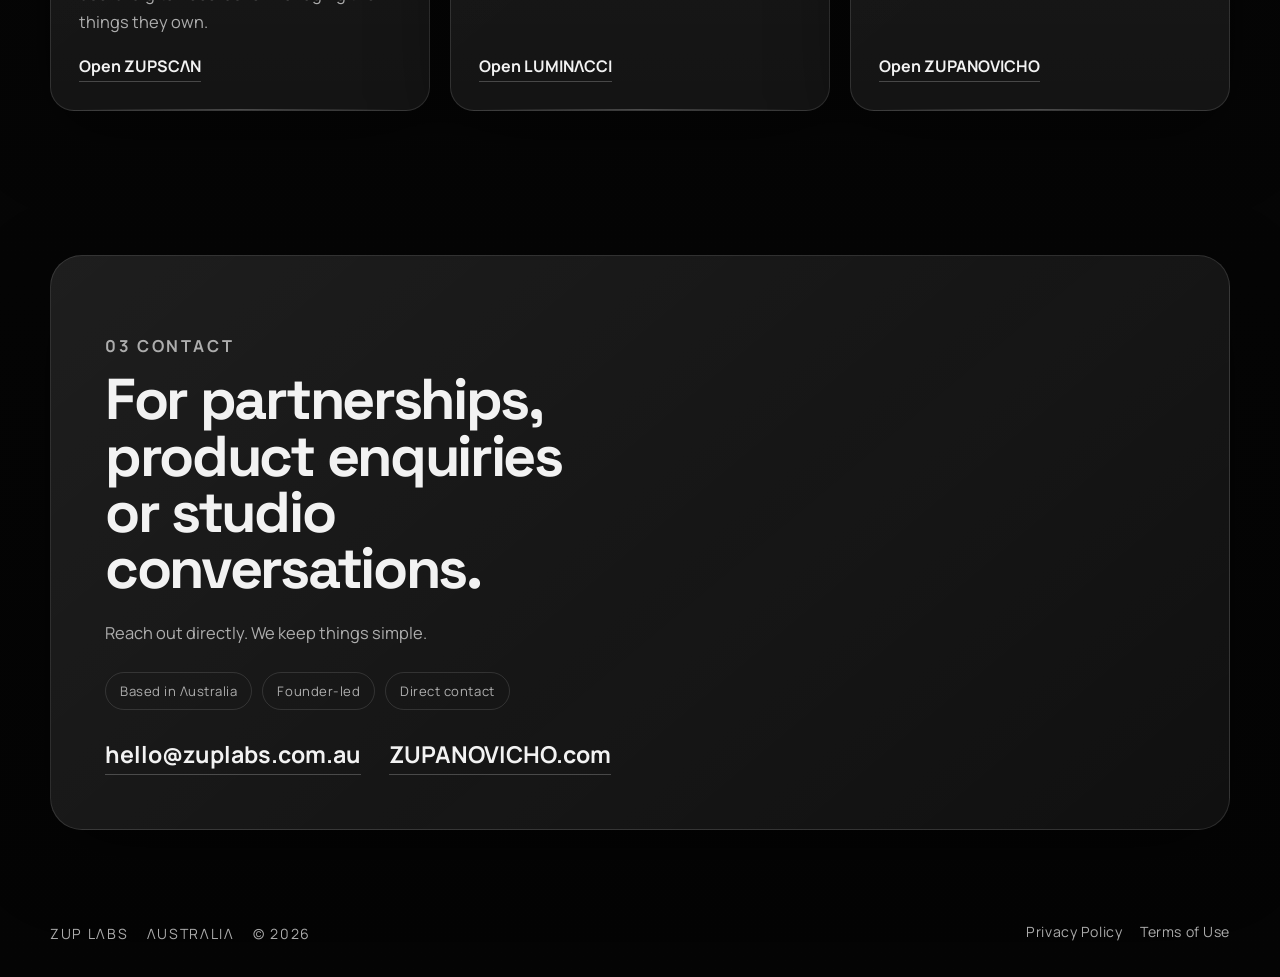
==== commit fc0c3a16: "Correct ZUPANOVICHO branding and copy" ====
--- a/index.html
+++ b/index.html
@@ -332,18 +332,20 @@
                 rel="noreferrer"
                 aria-label="Open ZUPANOVICHO"
               >
-                <div class="venture-wordmark-wrap venture-wordmark-wrap-dark">
-                  <span class="venture-wordmark">ZUPANOVICHO</span>
-                </div>
-              </a>
-              <div class="venture-meta">
-                <span>Founder profile</span>
-                <span>Independent site</span>
+                <div class="venture-wordmark-wrap venture-wordmark-wrap-zupanovicho">
+                  <span class="venture-wordmark venture-wordmark-zupanovicho"
+                    >ZUPANOVICHO</span
+                  >
+                </div>
+              </a>
+              <div class="venture-meta">
+                <span>Word find series</span>
+                <span>Books &amp; puzzles</span>
               </div>
               <h3>ZUPANOVICHO</h3>
               <p>
-                Personal founder site for Christian Zupanovich, covering
-                ventures, current work and broader studio direction.
+                Home of the World's Most Difficult Word Find series, with a
+                dedicated site built around the books and brand.
               </p>
               <a href="https://zupanovicho.com" target="_blank" rel="noreferrer"
                 >Open ZUPANOVICHO</a
--- a/style.css
+++ b/style.css
@@ -593,7 +593,21 @@
   background: #ffffff;
 }
 
+.venture-wordmark-wrap-zupanovicho {
+  position: relative;
+  background: #20c2dd;
+}
+
+.venture-wordmark-wrap-zupanovicho::before {
+  content: "";
+  position: absolute;
+  inset: 32% 0;
+  background: #f2cb2d;
+}
+
 .venture-wordmark {
+  position: relative;
+  z-index: 1;
   color: #f2f2f2;
   font-family: "Space Grotesk", sans-serif;
   font-size: clamp(1.8rem, 3vw, 2.4rem);
@@ -603,6 +617,14 @@
 
 .venture-wordmark-dark {
   color: #111111;
+}
+
+.venture-wordmark-zupanovicho {
+  color: #eb5d63;
+  font-family: "Manrope", sans-serif;
+  font-size: clamp(1.45rem, 2.5vw, 2.2rem);
+  font-weight: 700;
+  letter-spacing: -0.04em;
 }
 
 .venture-logo {
